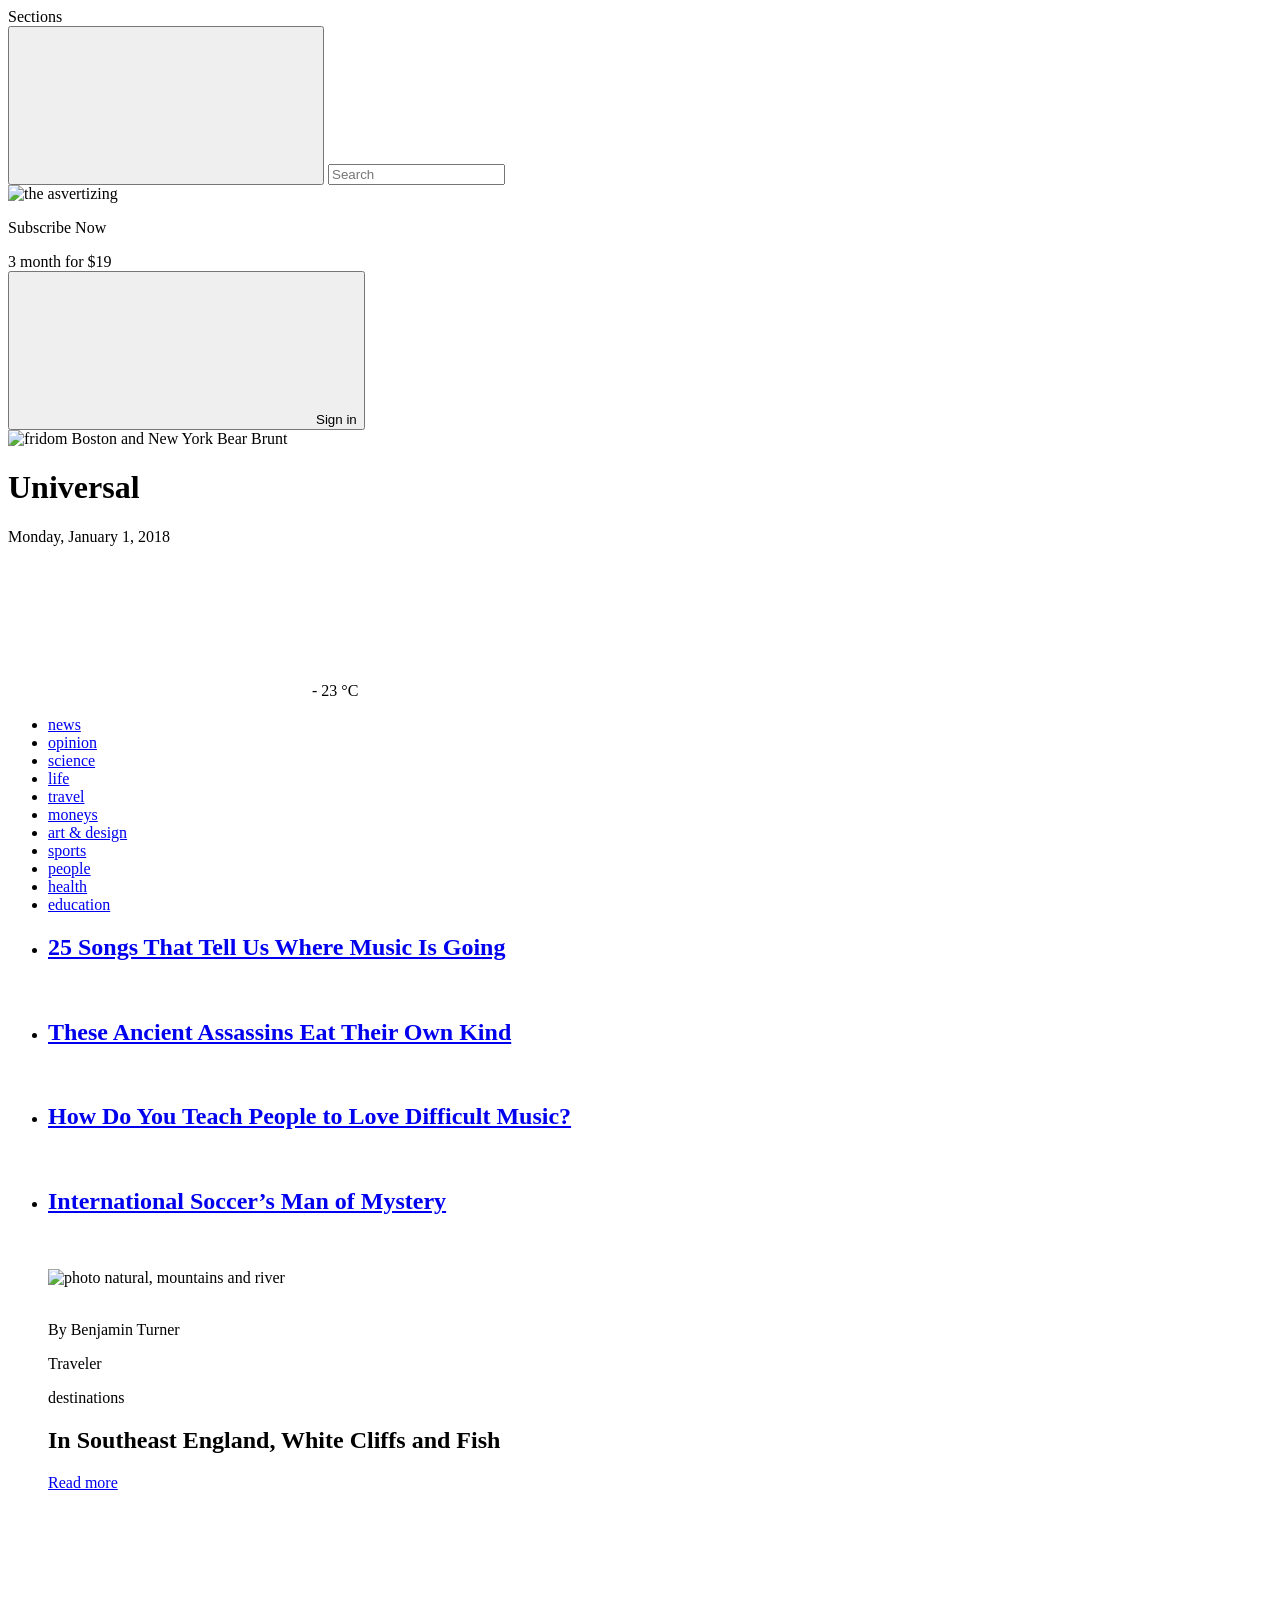
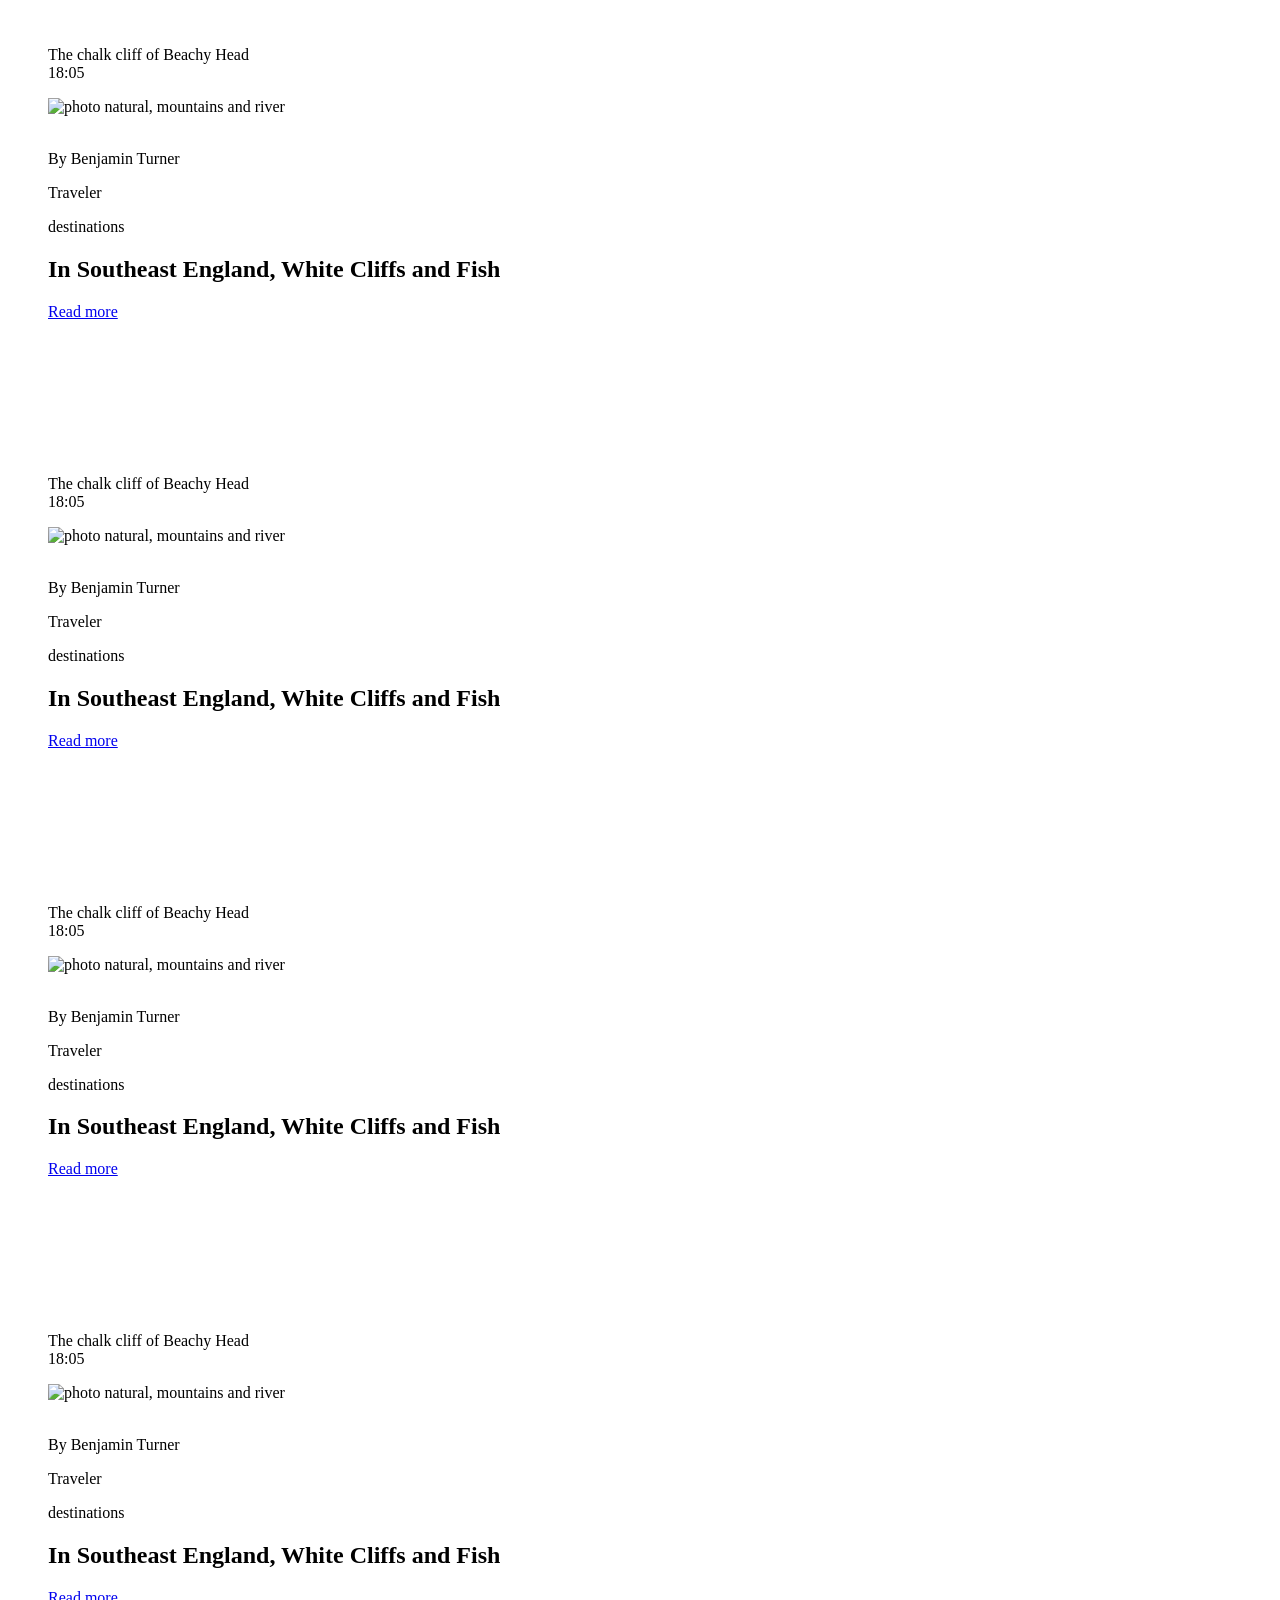
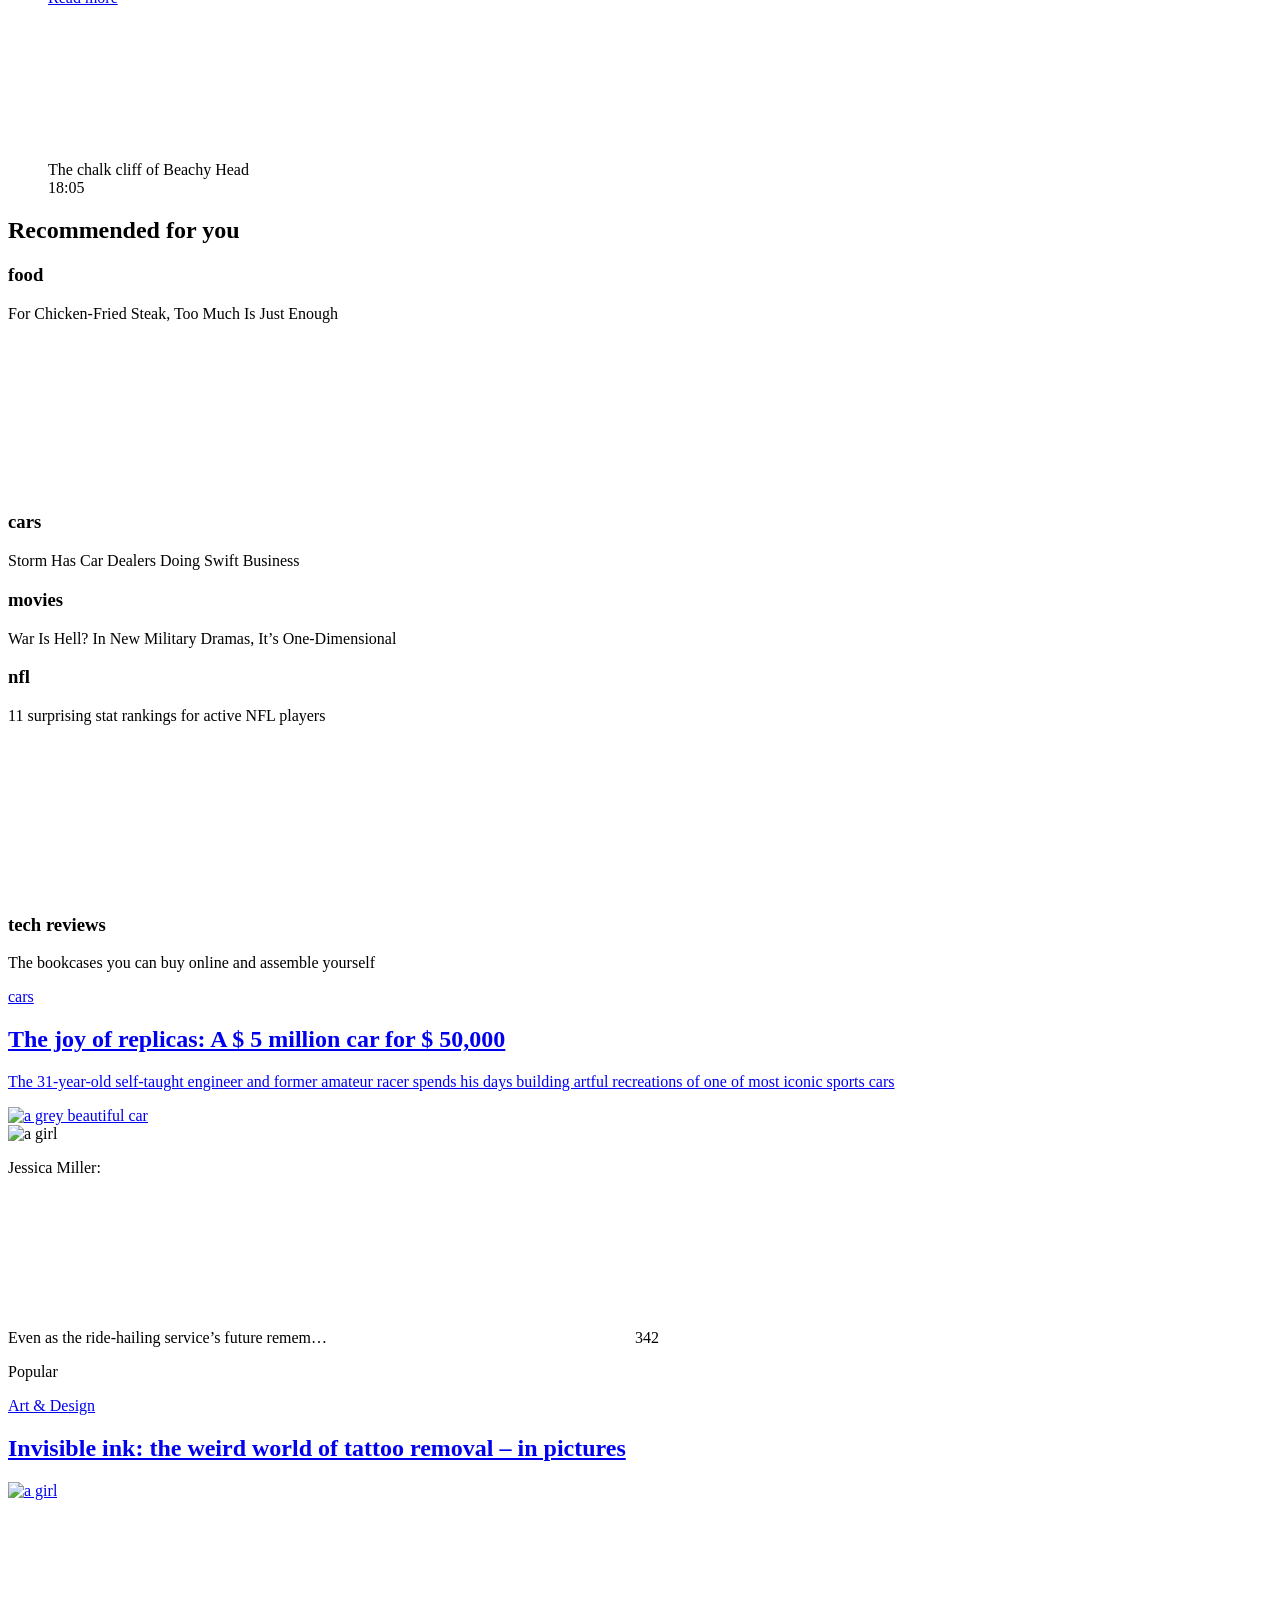
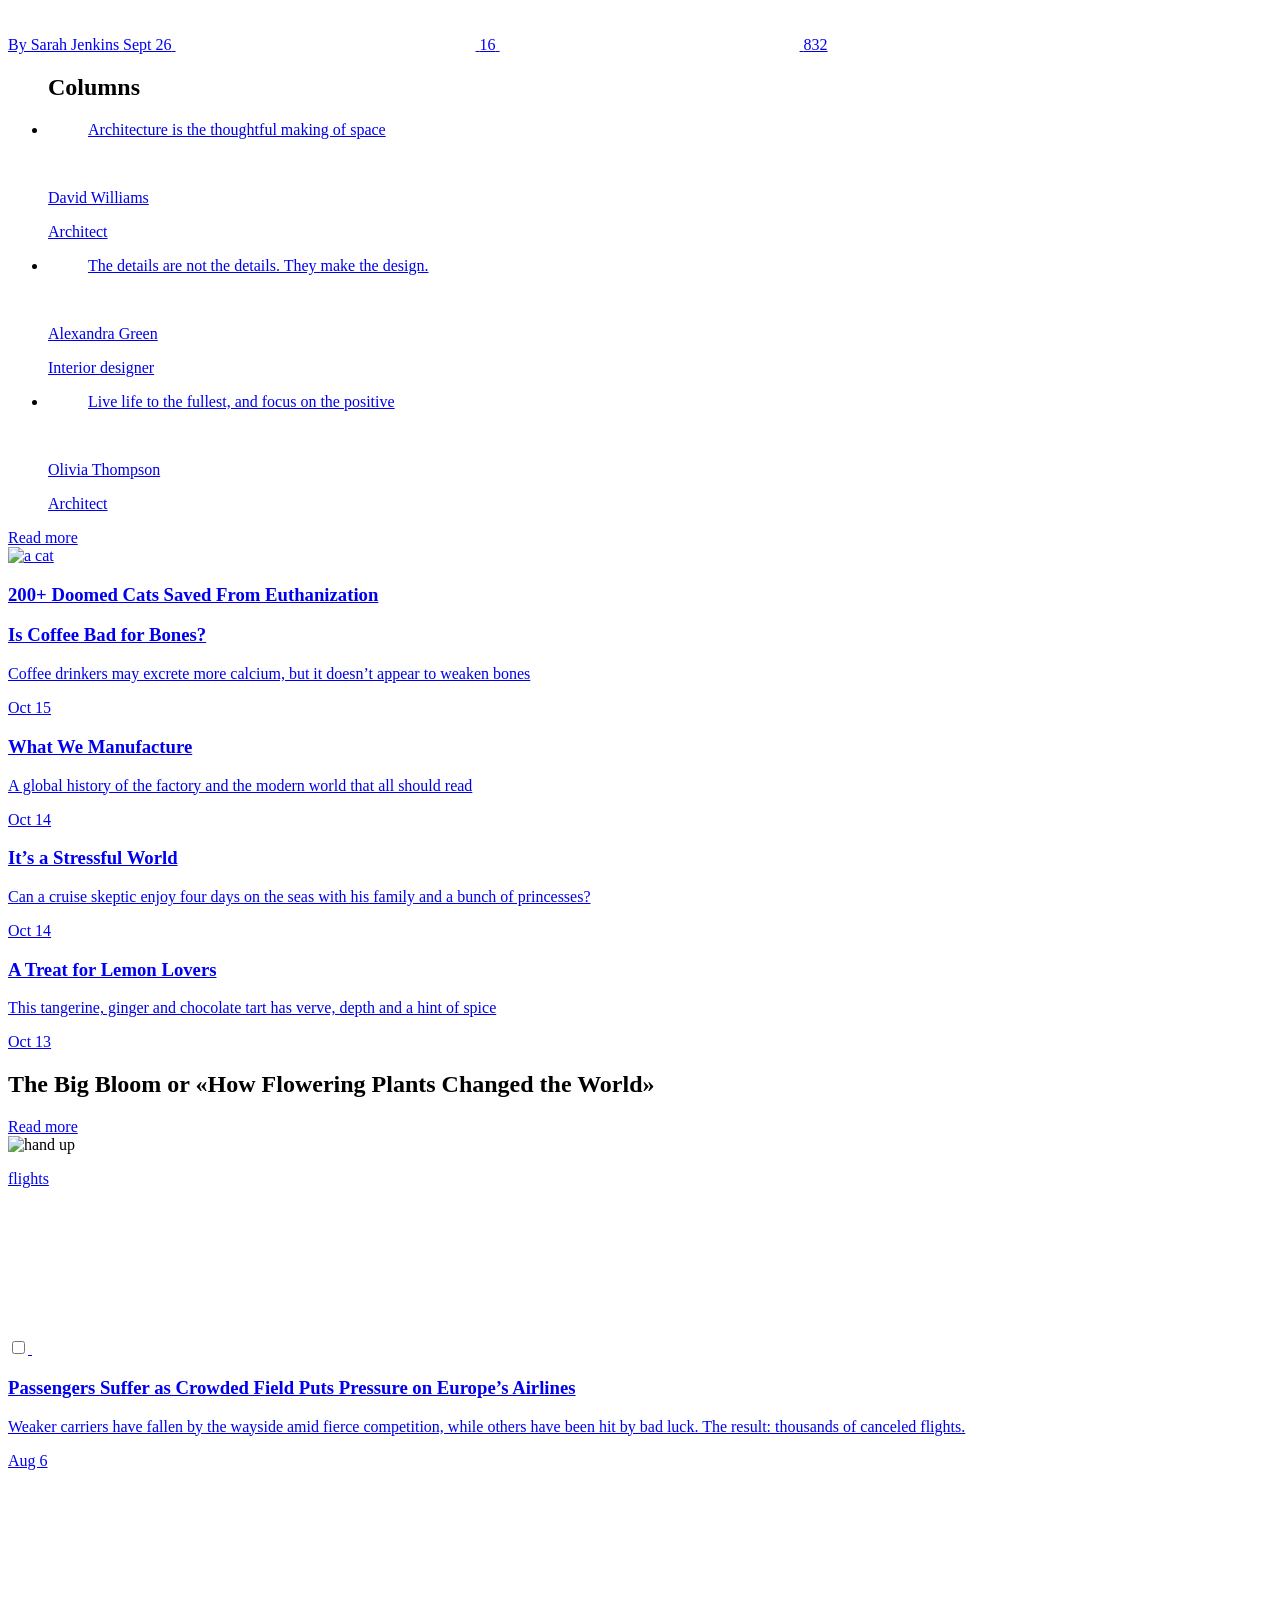
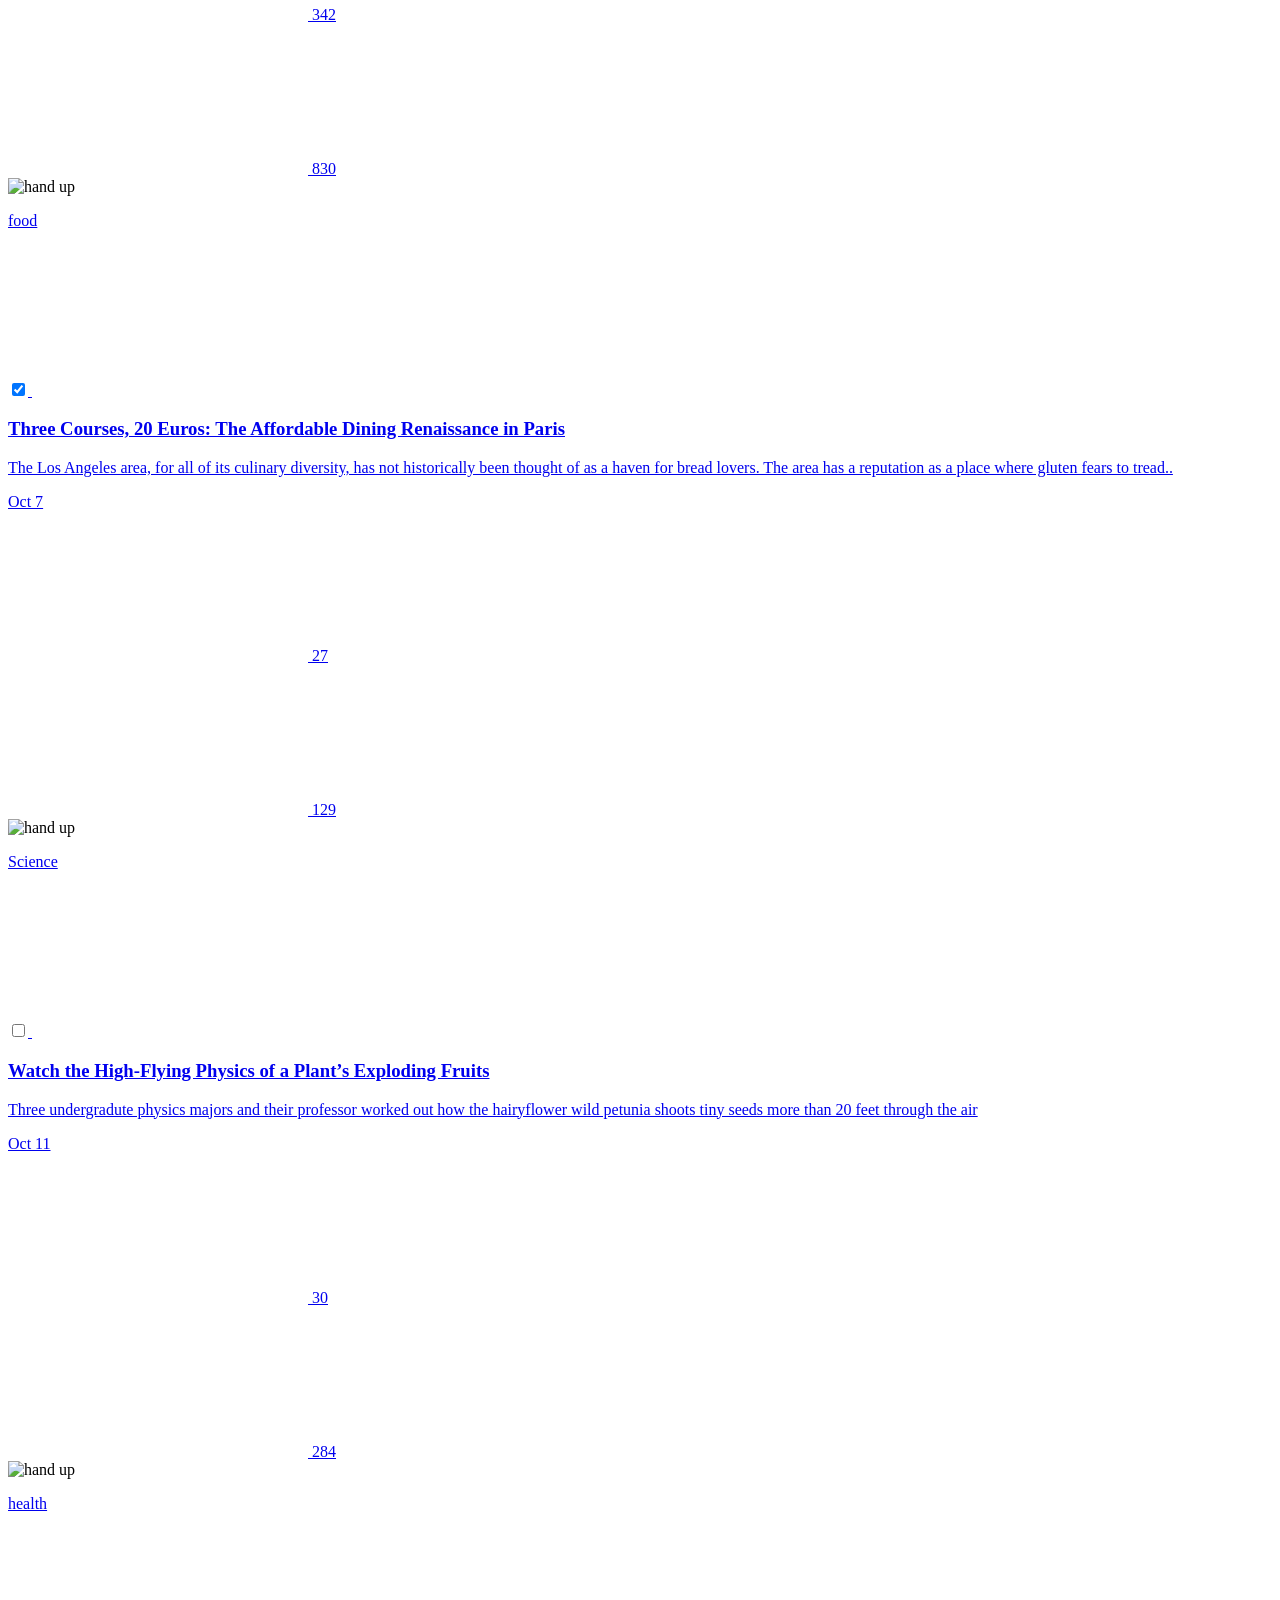
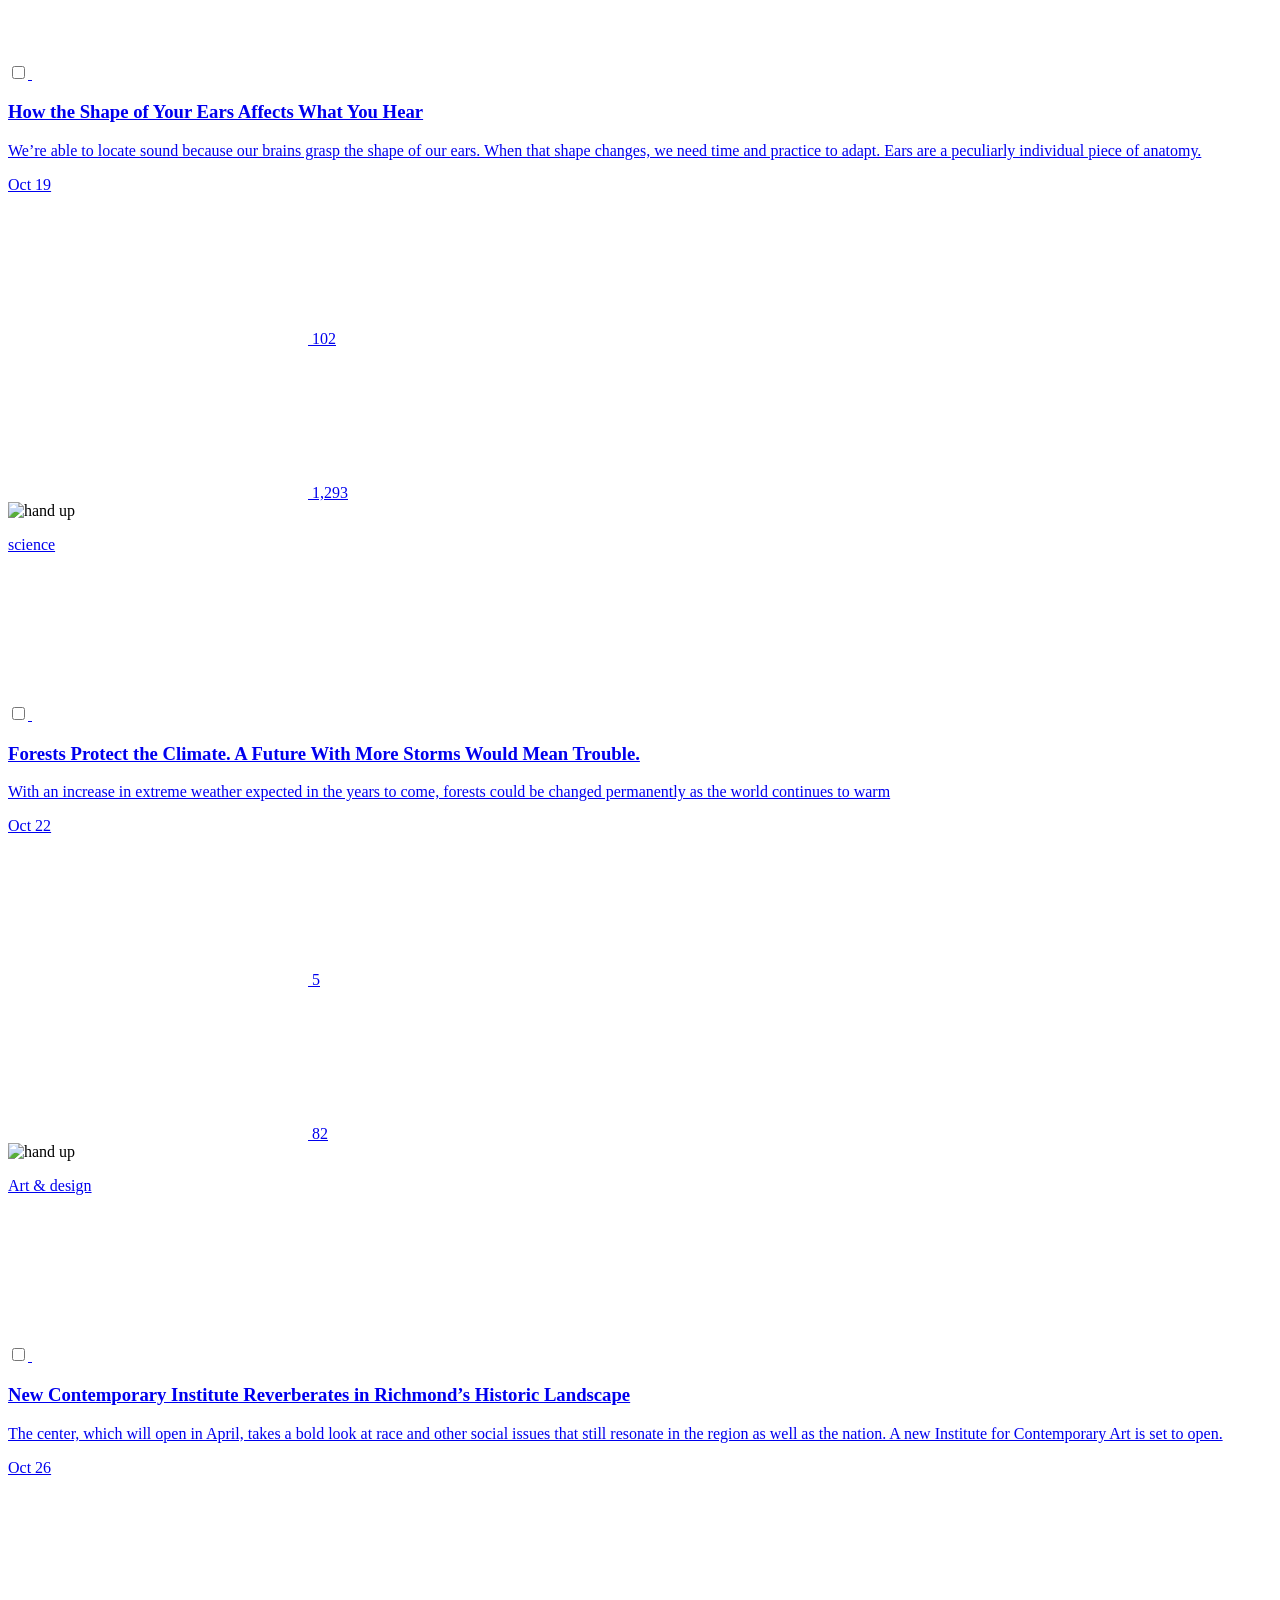
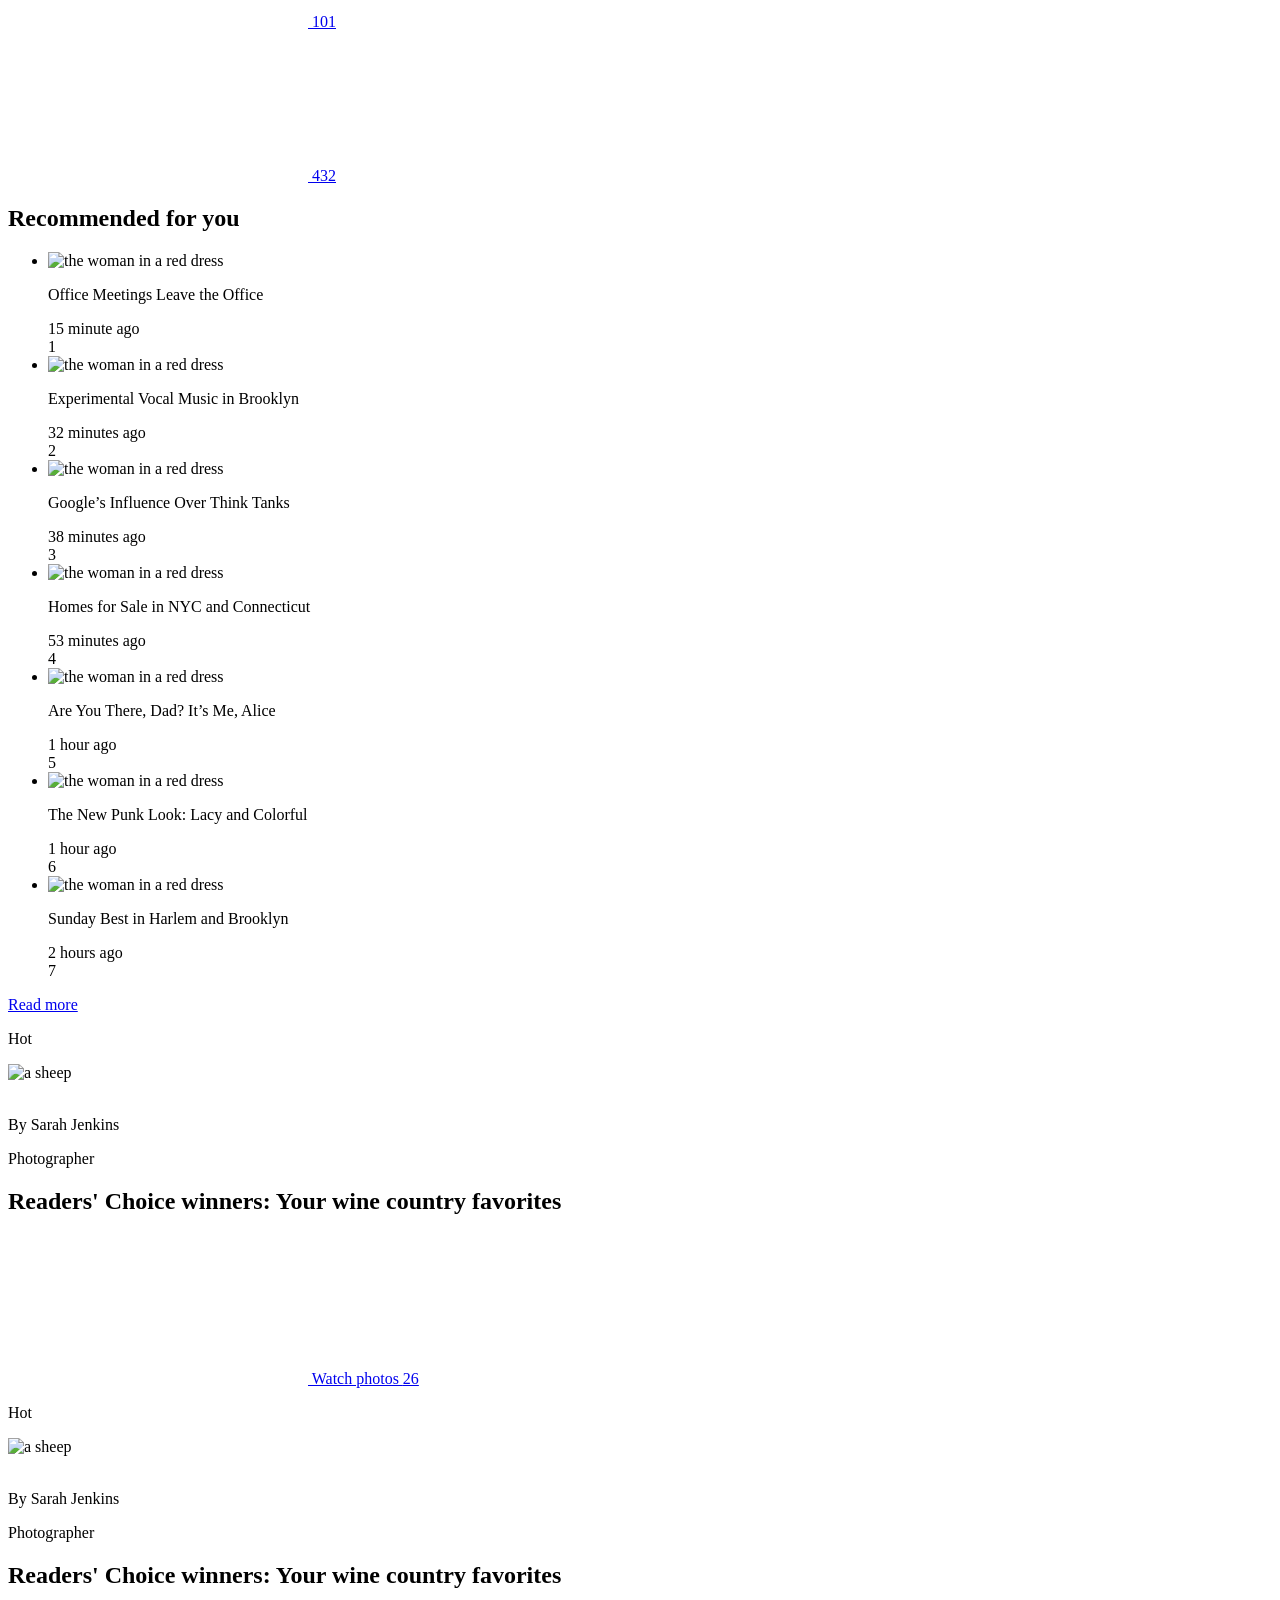
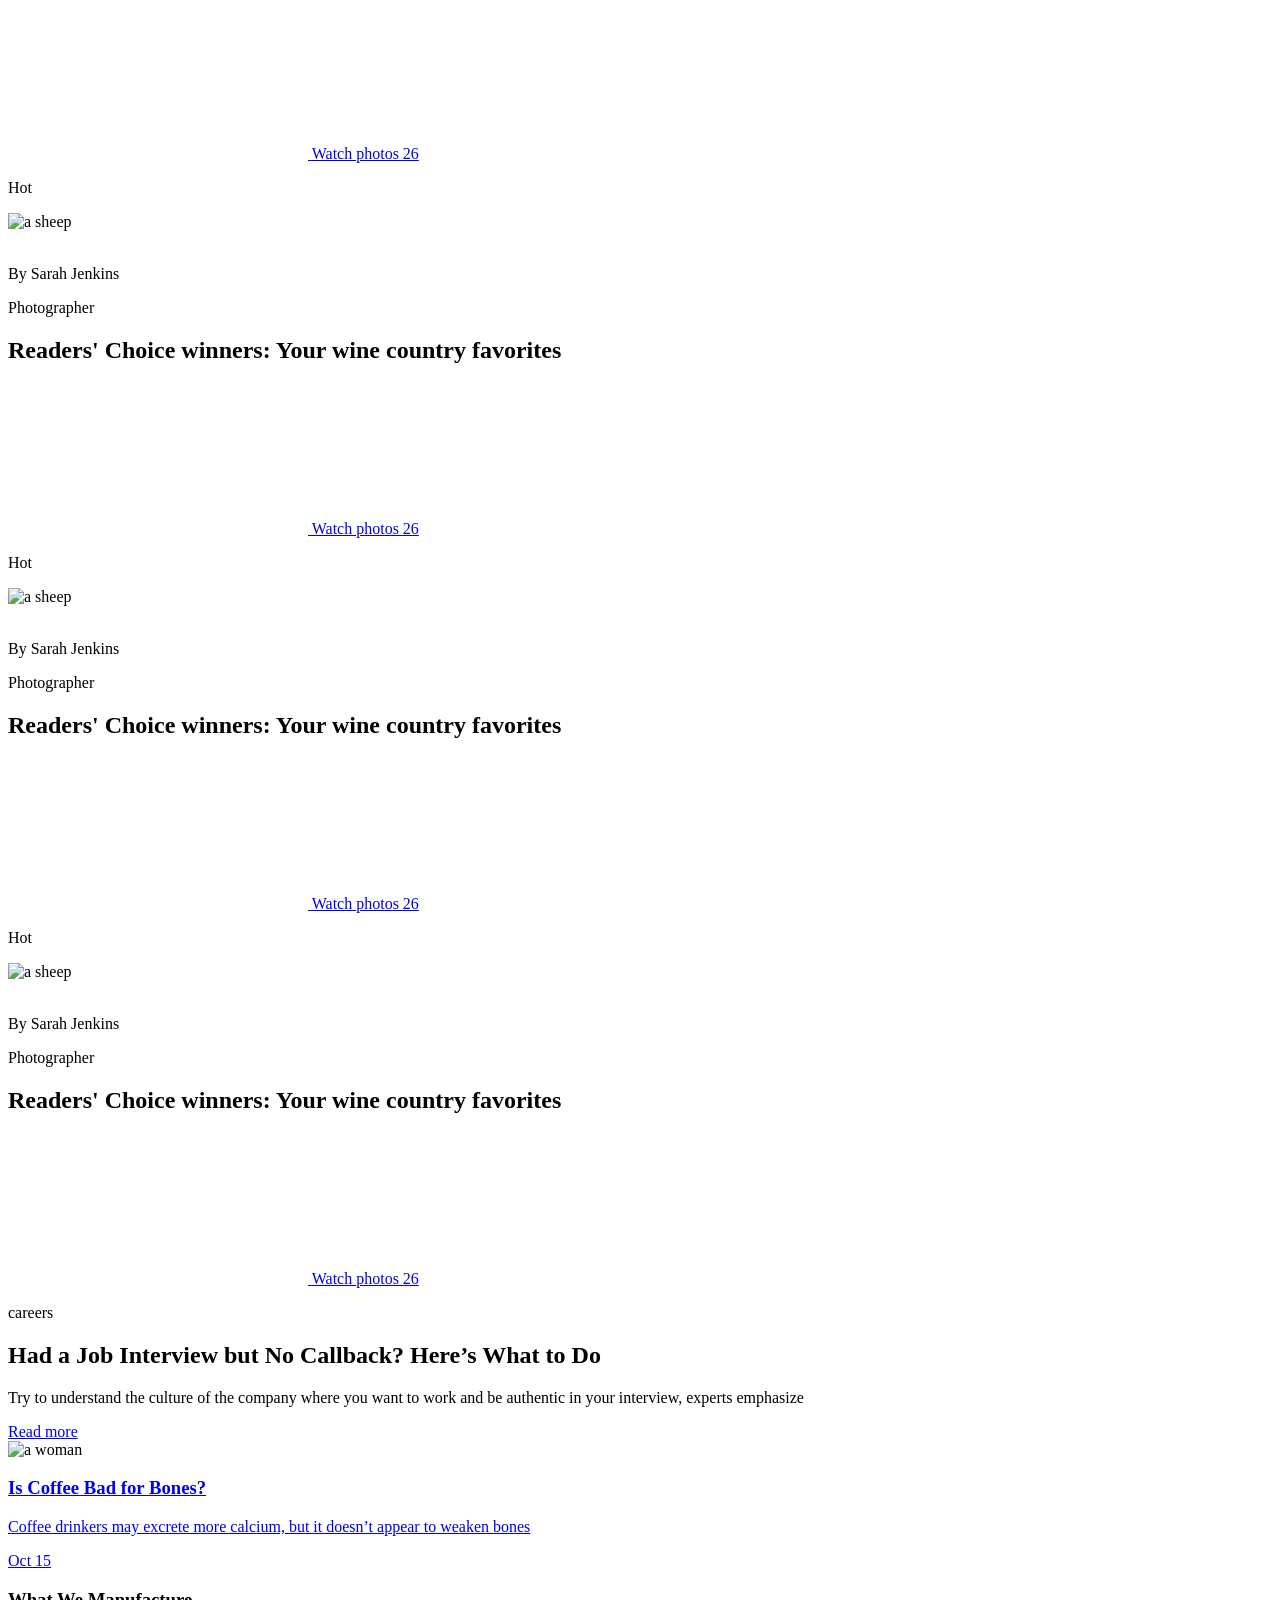
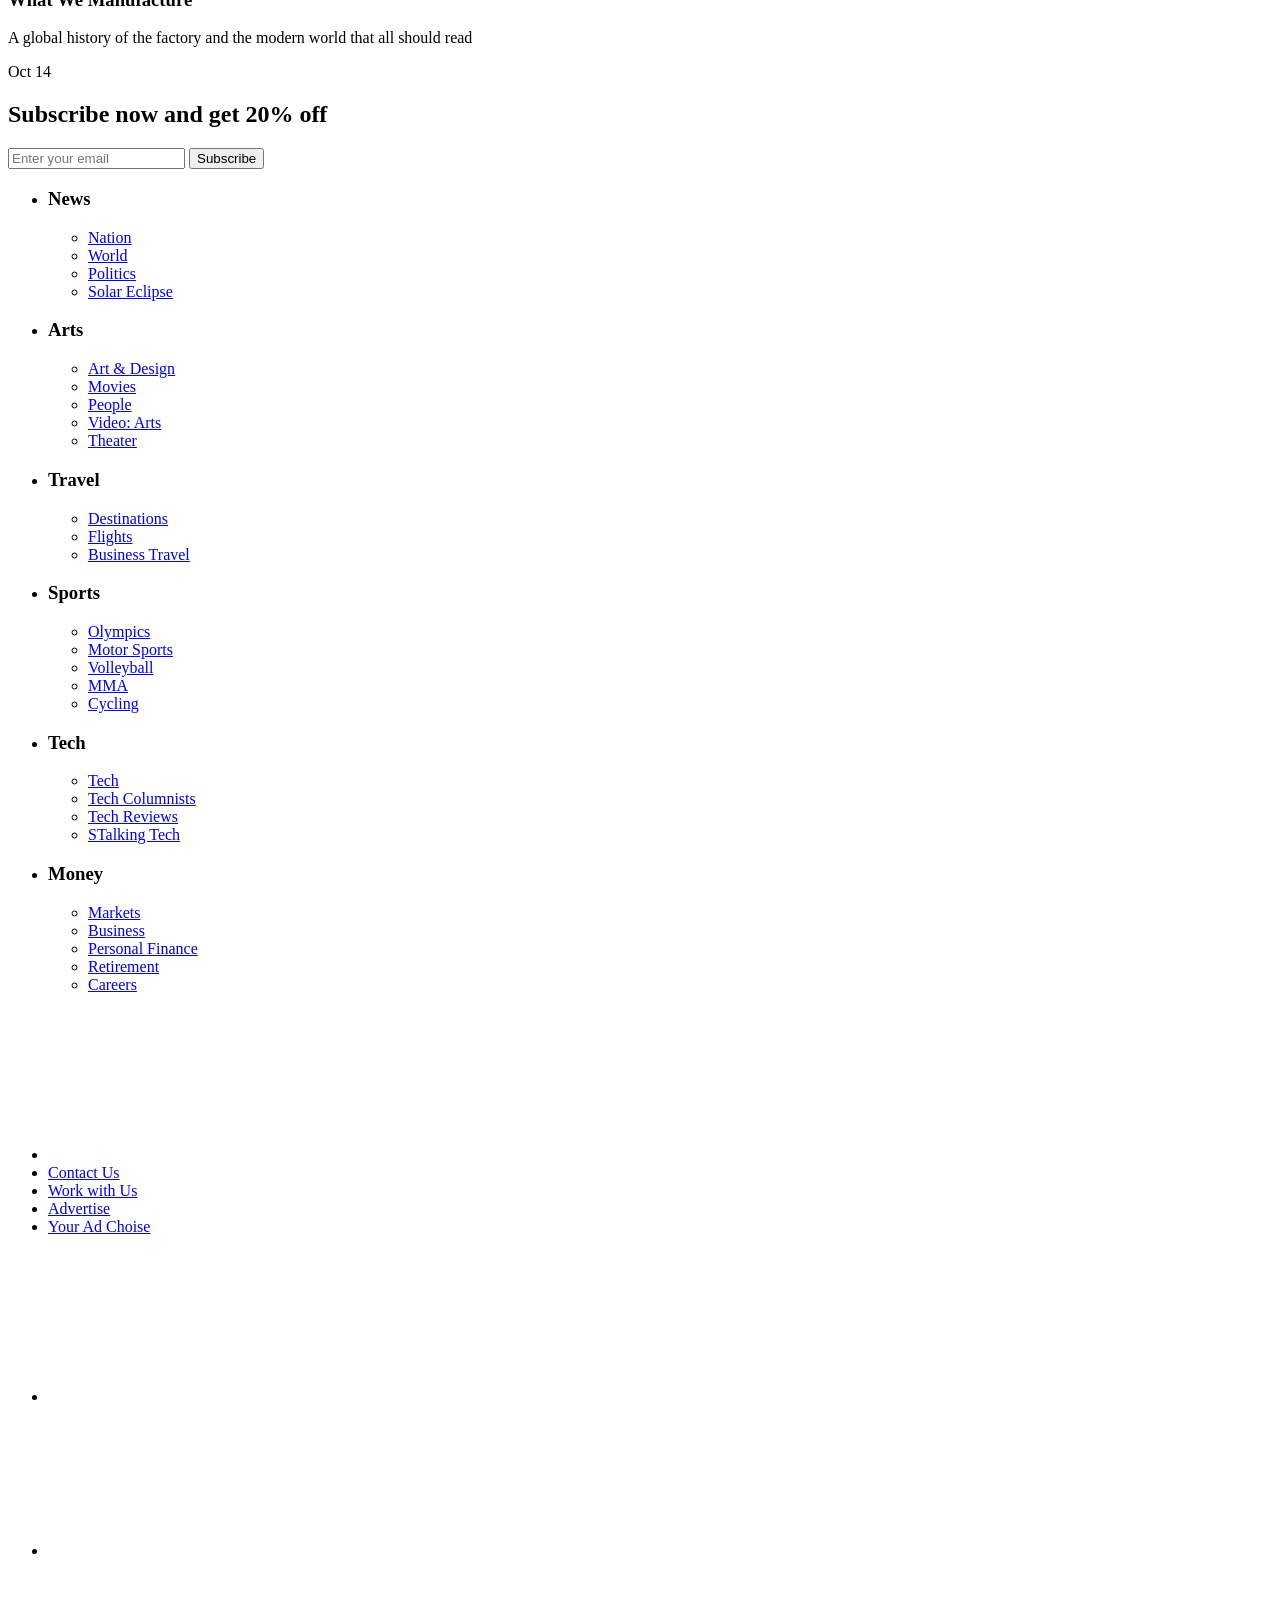
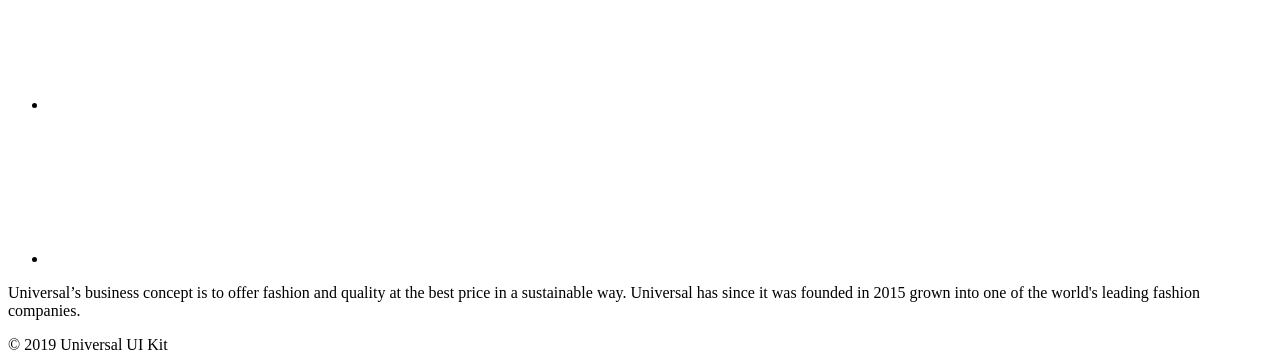
==== index.html @ a53fab89 "Add files via upload" ====
<!DOCTYPE html>
<html lang="en">

<head>
  <meta charset="UTF-8">
  <meta http-equiv="X-UA-Compatible" content="IE=edge">
  <meta name="viewport" content="width=device-width, initial-scale=1.0">
  <title>Univers</title>
  <link rel="apple-touch-icon" sizes="180x180" href="img/favicon_io/apple-touch-icon.png">
  <link rel="icon" type="image/png" sizes="32x32" href="img/favicon_io/favicon-32x32.png">
  <link rel="icon" type="image/png" sizes="16x16" href="img/favicon_io/favicon-16x16.png">
  <link rel="manifest" href="img/favicon_io/site.webmanifest">
  <link rel="stylesheet" href="css/style.min.css">
  <script defer src="js/main.min.js"></script>
</head>

<body class="page">
  <div class="wrapper">
    <header class="header">
  <div class="container">
    <header class="header__top top">
      <div class="top__left">
        <div class="burger">
        </div>
        <span>Sections</span>

        <form class="top__form" action="">
          <button class="btn-reset top__form-btn" type="submit">
            <svg class="search">
              <use class="searching" xlink:href="img/spriteStyle.svg#Search">
              </use>
            </svg>

          </button>
          <input class="top__form-input" type="text" placeholder="Search">
        </form>
      </div>
      <div class="top__right">
        <a class="top__right-link flex-space">
          <div class="top__right-box">
            <img src="img/subs.jpg" alt="the asvertizing" class="top__right-img">
          </div>

          <div class="top__right-info">
            <p class="top__right-title">Subscribe Now</p>
            <span>3 month for $19</span>
          </div>
        </a>
        <button class="top__right-btn btn-reset flex-center" type="button">
          <svg class="man">
            <use class="user" xlink:href="img/spriteStyle.svg#Man">
            </use>
          </svg>Sign in</button>
      </div>
    </header>
    <header class="header__bottom bottom">
      <img class="bottom__logo child--one" src="img/logo.png" alt="fridom">
      <span class="child--two">Boston and New York Bear Brunt</span>
      <h1 class="title bottom__title  child--three">Universal</h1>
      <div class="bottom__date child--four">Monday, January 1, 2018</div>
      <div class="bottom__wheader child--five">
        <svg class="sun">
          <use xlink:href="img/sprite.svg#Sun">
          </use>
        </svg>
        - 23 °C
      </div>
    </header>

  </div>
  <nav class="navigation">
  <div class="container">
    <ul class="list-reset header__navigation navigation__list">
      <li class="navigation__item"><a href="#" class="navigation__link">news</a></li>
      <li class="navigation__item"><a href="#" class="navigation__link" target="_blank">opinion</a></li>
      <li class="navigation__item"><a href="#" class="navigation__link">science</a></li>
      <li class="navigation__item"><a href="#" class="navigation__link">life</a></li>
      <li class="navigation__item"><a href="article.html" class="navigation__link">travel</a></li>
      <li class="navigation__item"><a href="#" class="navigation__link">moneys</a></li>
      <li class="navigation__item"><a href="#" class="navigation__link">art & design</a></li>
      <li class="navigation__item"><a href="#" class="navigation__link">sports</a></li>
      <li class="navigation__item"><a href="#" class="navigation__link">people</a></li>
      <li class="navigation__item"><a href="#" class="navigation__link">health</a></li>
      <li class="navigation__item"><a href="#" class="navigation__link">education</a></li>
    </ul>
  </div>
</nav>

</header>
    <main class="main">
      <section class="main-hero">
  <div class="container">
    <ul class="list-reset main-hero__list">
      <li class="main-hero__item ">
        <a href="#" class="main-hero__link">
          <h2 class="main-hero__subtitle title">25 Songs That Tell Us Where Music Is Going</h2>
          <img src="img/1-s.jpg" alt="" class="main-hero__img">
        </a>
      </li>
      <li class="main-hero__item">
        <a href="#" class="main-hero__link">
          <h2 class="main-hero__subtitle title">These Ancient Assassins Eat Their Own Kind</h2>
          <img src="img/2-s.jpg" alt="" class="main-hero__img">
        </a>
      </li>
      <li class="main-hero__item ">
        <a href="#" class="main-hero__link">
          <h2 class="main-hero__subtitle title">How Do You Teach People to Love Difficult Music?</h2>
          <img src="img/3-s.jpg" alt="" class="main-hero__img">
        </a>
      </li>
      <li class="main-hero__item ">
        <a href="#" class="main-hero__link">
          <h2 class="main-hero__subtitle title">International Soccer’s Man of Mystery</h2>
          <img src="img/4-s.jpg" alt="" class="main-hero__img main-hero__img--transform">
        </a>
      </li>
    </ul>

    <div class="recomend">
      <div class="tab-content">
        <div class="tab-content__item active">
          <figure>
            <img class="tab-content__img" src="img/hero-1.jpg" alt="photo natural, mountains and river">
            <figcaption class="tab-content__content">
              <div class="author-block tab-content__author flex">
                <img src="img/hero-avatar.png" alt="" class="tab-content__avatar">
                <div class="author-block__info tab-content__info">
                  <p class="name">By Benjamin Turner</p>
                  <span>Traveler</span>
                </div>
              </div>
              <p class="subtitle subtitle tab-content__text">destinations</p>
              <h2 class="tab-content__title title">In Southeast England, White Cliffs and Fish</h2>
              <div class="tab-content__btns">
                <a href="#" class="btn-reset btn btn--read tab-content__btn">Read more</a>
                <div class="tab-content__video-link video">
                  <a href="https://youtu.be/a78lWX2KUu4" class="video__link" target="_blank">
                    <svg class="video-icon video__icon">
                      <use xlink:href="img/sprite.svg#Video">
                      </use>
                    </svg>
                  </a>
                  <div class="video__text">
                    <span>The chalk cliff of Beachy Head</span>
                    <div class="time">18:05</div>
                  </div>
                </div>
              </div>
            </figcaption>
          </figure>
        </div>
        <div class="tab-content__item">
          <figure>
            <img class="tab-content__img" src="img/tab-2.jpg" alt="photo natural, mountains and river">
            <figcaption class="tab-content__content">
              <div class="author-block tab-content__author">
                <img src="img/hero-avatar.png" alt="" class="tab-content__avatar">
                <div class="author-block__info tab-content__info ">
                  <p class="name">By Benjamin Turner</p>
                  <span>Traveler</span>
                </div>
              </div>
              <p class="subtitle tab-content__text">destinations</p>
              <h2 class="tab-content__title title">In Southeast England, White Cliffs and Fish</h2>
              <div class="tab-content__btns">
                <a href="#" class="btn-reset btn btn--read tab-content__btn">Read more</a>
                <div class="tab-content__video-link video">
                  <a href="https://youtu.be/a78lWX2KUu4" class="video__link" target="_blank">
                    <svg class="video-icon video__icon">
                      <use xlink:href="img/sprite.svg#Video">
                      </use>
                    </svg>
                  </a>
                  <div class="video__text">
                    <span>The chalk cliff of Beachy Head</span>
                    <div class="time">18:05</div>
                  </div>
                </div>
              </div>
            </figcaption>
          </figure>
        </div>
        <div class="tab-content__item">
          <figure>
            <img class="tab-content__img" src="img/tab-3.jpg" alt="photo natural, mountains and river">
            <figcaption class="tab-content__content">
              <div class="author-block tab-content__author ">
                <img src="img/hero-avatar.png" alt="" class="tab-content__avatar">
                <div class="author-block__info tab-content__info ">
                  <p class="name">By Benjamin Turner</p>
                  <span>Traveler</span>
                </div>
              </div>
              <p class="subtitle tab-content__text">destinations</p>
              <h2 class="tab-content__title title">In Southeast England, White Cliffs and Fish</h2>
              <div class="tab-content__btns">
                <a href="#" class="btn-reset btn btn--read tab-content__btn">Read more</a>
                <div class="tab-content__video-link video">
                  <a href="https://youtu.be/a78lWX2KUu4" class="video__link" target="_blank">
                    <svg class="video-icon video__icon">
                      <use xlink:href="img/sprite.svg#Video">
                      </use>
                    </svg>
                  </a>
                  <div class="video__text">
                    <span>The chalk cliff of Beachy Head</span>
                    <div class="time">18:05</div>
                  </div>
                </div>
              </div>
            </figcaption>
          </figure>
        </div>
        <div class="tab-content__item">
          <figure>
            <img class="tab-content__img" src="img/tab-4.jpg" alt="photo natural, mountains and river">
            <figcaption class="tab-content__content">
              <div class="author-block tab-content__author">
                <img src="img/hero-avatar.png" alt="" class="tab-content__avatar">
                <div class="author-block__info tab-content__info ">
                  <p class="name">By Benjamin Turner</p>
                  <span>Traveler</span>
                </div>
              </div>
              <p class="subtitle tab-content__text">destinations</p>
              <h2 class="tab-content__title title">In Southeast England, White Cliffs and Fish</h2>
              <div class="tab-content__btns">
                <a href="#" class="btn-reset btn btn--read tab-content__btn">Read more</a>
                <div class="tab-content__video-link video">
                  <a href="https://youtu.be/a78lWX2KUu4" class="video__link" target="_blank">
                    <svg class="video-icon video__icon">
                      <use xlink:href="img/sprite.svg#Video">
                      </use>
                    </svg>
                  </a>
                  <div class="video__text">
                    <span>The chalk cliff of Beachy Head</span>
                    <div class="time">18:05</div>
                  </div>
                </div>
              </div>
            </figcaption>
          </figure>
        </div>
        <div class="tab-content__item">
          <figure>
            <img class="tab-content__img" src="img/tab-5.jpg" alt="photo natural, mountains and river">
            <figcaption class="tab-content__content">
              <div class="author-block tab-content__author">
                <img src="img/hero-avatar.png" alt="" class="tab-content__avatar">
                <div class="author-block__info tab-content__info">
                  <p class="name">By Benjamin Turner</p>
                  <span>Traveler</span>
                </div>
              </div>
              <p class="subtitle tab-content__text">destinations</p>
              <h2 class="tab-content__title title">In Southeast England, White Cliffs and Fish</h2>
              <div class="tab-content__btns">
                <a href="#" class="btn-reset btn btn--read tab-content__btn">Read more</a>
                <div class="tab-content__video-link video">
                  <a href="https://youtu.be/a78lWX2KUu4" class="video__link" target="_blank">
                    <svg class="video-icon video__icon">
                      <use xlink:href="img/sprite.svg#Video">
                      </use>
                    </svg>
                  </a>
                  <div class="video__text">
                    <span>The chalk cliff of Beachy Head</span>
                    <div class="time">18:05</div>
                  </div>
                </div>
              </div>
            </figcaption>
          </figure>
        </div>
      </div>

      <div class="recomend__tabs tabs">
        <h2 class="aside-title tabs__title">Recommended for you</h2>
        <div class="tabs__tab active">
          <h3 class="subtitle tabs__tab-title tabs__tab-title--bluegreen">food</h3>
          <p class="tabs__tab-text">For Chicken-Fried Steak, Too Much Is Just Enough</p>
          <a href="#" class="tabs__tab-link">
            <svg class="play">
              <use xlink:href="img/sprite.svg#Play">
              </use>
            </svg>
          </a>
        </div>
        <div class="tabs__tab">
          <h3 class="subtitle tabs__tab-title tabs__tab-title--greyblue">cars</h3>
          <p class="tabs__tab-text">Storm Has Car Dealers Doing Swift Business</p>
        </div>
        <div class="tabs__tab">
          <h3 class="subtitle tabs__tab-title tabs__tab-title--purple">movies</h3>
          <p class="tabs__tab-text">War Is Hell? In New Military Dramas, It’s One-Dimensional</p>
        </div>
        <div class="tabs__tab">
          <h3 class="subtitle tabs__tab-title tabs__tab-title--orange">nfl</h3>
          <p class="tabs__tab-text">11 surprising stat rankings for active NFL players</p>
          <a href="#" class="tabs__tab-link">
            <svg class="play">
              <use xlink:href="img/sprite.svg#Play">
              </use>
            </svg>
          </a>
        </div>
        <div class="tabs__tab">
          <h3 class="subtitle tabs__tab-title tabs__tab-title--green">tech reviews</h3>
          <p class="tabs__tab-text">The bookcases you can buy online and assemble yourself</p>
        </div>
      </div>

    </div>

  </div>
</section>
      <section class="popular">
  <div class="container">
    <div class="popular__content">
      <div class="popular__main">
        <article class="popular__main-card popular-card">
          <a class="popular__main-link" href="#">
            <div class="popular-card__top flex">
              <div class="popular-card__content popular-card__content--big">
                <p class="subtitle popular-card__subtitle">cars</p>
                <h2 class="title popular-card__title">The joy of replicas: A $ 5 million car for $ 50,000</h2>
                <p class="popular-card__text">
                  The 31-year-old self-taught engineer and former amateur racer spends his days building artful
                  recreations
                  of one of most iconic sports cars
                </p>
              </div>
              <img class="popular-card__img" src="img/auto.png" alt="a grey beautiful car">
            </div>
          </a>
          <div class="author-block popular-card__author popular-card__author--line">
            <img src="img/author-1.png" alt="a girl">
            <div class="author-block__info popular-card__author-info">
              <p class="popular-card__author-name popular-card__author-name--dark">Jessica Miller:</p>
              <span class="popular-card__author--span">Even as the ride-hailing service’s future remem…</span>
              <svg class="comment">
                <use xlink:href="img/sprite.svg#Comment">
                </use>
              </svg>
              <span class="popular-card__author--light">342</span>
            </div>

          </div>
        </article>
        <div class="popular__main-card popular-card">
          <p class="popular-card__accent">Popular</p>
          <a class="popular__main-link" href="#">
            <div class="popular-card__content popular-card__content--bottom">
              <p class="popular-card__subtitle popular-card__subtitle--purple">Art & Design</p>
              <h2 class="title popular-card__title popular-card__title--invert">Invisible ink: the weird world of tattoo
                removal
                – in pictures</h2>
              <div class="author-block popular-card__author">
                <img src="img/author-2.png" alt="a girl">
                <div class="popular-card__author-info">
                  <span class="popular-card__author-name popular-card__author-name--white">By Sarah Jenkins</span>
                  <span class="data">Sept 26</span>
                  <svg class="comment">
                    <use xlink:href="img/sprite.svg#Comment">
                    </use>
                  </svg>
                  <span class="data">16</span>
                  <svg class="heart">
                    <use xlink:href="img/sprite.svg#Heart">
                    </use>
                  </svg>

                  <span class="data">832</span>
                </div>

              </div>
            </div>
          </a>
        </div>

        <div class="popular__main-card popular-card">
          <ul class="list-reset  popular-card--aside popular__aside">
            <h2 class="aside-title popular__aside-title">Columns</h2>
            <li class="popular__aside-item">
              <div class="popular__aside-content popular__aside-content--line">
                <a href="#" class="popular__aside-link">
                  <blockquote class="title popular__aside-qout">
                    Architecture is the thoughtful making of space
                  </blockquote>
                  <div class="author-block">
                    <img src="img/qout-1.png" alt="">
                    <div class="author-block__info qout-info">
                      <p class="name qout-info__name">David Williams</p>
                      <span class="qout-info__span">Architect</span>
                    </div>
                  </div>
                </a>
              </div>
            </li>
            <li class="popular__aside-item">
              <div class="popular__aside-content popular__aside-content--line">
                <a href="#" class="popular__aside-link">
                  <blockquote class="title popular__aside-qout">
                    The details are not the details. They make the design.
                  </blockquote>
                  <div class="author-block">
                    <img src="img/qout-2.png" alt="">
                    <div class="author-block__info qout-info">
                      <p class="name qout-info__name">Alexandra Green</p>
                      <span class="qout-info__span">Interior designer</span>
                    </div>
                  </div>
                </a>
              </div>
            </li>
            <li class="popular__aside-item">
              <div class="popular__aside-content">
                <a href="#" class="popular__aside-link">
                  <blockquote class="title popular__aside-qout">
                    Live life to the fullest, and focus on the positive
                  </blockquote>
                  <div class="author-block">
                    <img src="img/qout-3.png" alt="">
                    <div class="author-block__info qout-info">
                      <p class="name qout-info__name">Olivia Thompson</p>
                      <span class="qout-info__span">Architect</span>
                    </div>
                  </div>
                </a>
              </div>
            </li>
          </ul>
          <a href="#" class="btn-reset popular__aside-link--btn btn--qout">Read more</a>
        </div>

        <article class="popular__main-card popular-card popular-card--image">
          <a class="popular__main-link" href="#">
            <img class="popular-card__image" src="img/art-2.jpg" alt="a cat">
            <h3 class="title popular-card__item-title popular-card__item-title--center">200+ Doomed Cats Saved From
              Euthanization</h3>
          </a>
        </article>
        <article class="popular__main-card popular-card popular-card--small-content">
          <a class="popular__main-link" href="#">
            <h3 class="title popular-card__item-title">Is Coffee Bad for Bones?</h3>
            <p class="popular-card__text popular-card__text--margin">Coffee drinkers may excrete more calcium, but it
              doesn’t appear to weaken bones
            </p>
            <span class="date">Oct 15</span>
          </a>
        </article>
        <article class="popular__main-card popular-card popular-card--small-content">
          <a class="popular__main-link" href="#">
            <h3 class="title popular-card__item-title">What We Manufacture</h3>
            <p class="popular-card__text popular-card__text--margin">A global history of the factory and the modern
              world
              that all should read</p>
            <span class="date">Oct 14</span>
          </a>
        </article>
        <article class="popular__main-card popular-card popular-card--small-content">
          <a class="popular__main-link" href="#">
            <h3 class="title popular-card__item-title">It’s a Stressful World</h3>
            <p class="popular-card__text popular-card__text--margin">Can a cruise skeptic enjoy four days on the seas
              with
              his family and a bunch of
              princesses?</p>
            <span class="date">Oct 14</span>
          </a>
        </article>
        <article class="popular__main-card popular-card popular-card--small-content">
          <a class="popular__main-link" href="#">
            <h3 class="title popular-card__item-title">A Treat for Lemon Lovers</h3>
            <p class="popular-card__text popular-card__text--margin">This tangerine, ginger and chocolate tart has
              verve,
              depth and a hint of spice
            </p>
            <span class="date">Oct 13</span>
          </a>
        </article>

      </div>

    </div>
  </div>
  <div class="main-news">
    <h2 class="title main-news__title">The Big Bloom or «How Flowering
      Plants Changed the World»</h2>
    <a href="#" class="btn-reset btn btn--read">Read more</a>
  </div>
</section>
      <section class="notes">
  <div class="container notes-flex">
    <div class="big-block">
      <div class="big-block__card card flex">

        <div class="card__block-img">
          <img src="img/des1.jpg" alt="hand up" class="card__img">
        </div>

        <a class="card__content" href="#">
          <p class="subtitle card__subtitle card__subtitle--blue">flights</p>
          <label for="card__input-check" class=" card__label">
            <input class="hidden-checkbox card__input" id="card__input-check" type="checkbox">
            <svg class="bookmark">
              <use slass="mark" xlink:href="img/spriteStyle.svg#Bookmark">
              </use>
            </svg>
          </label>
          <h3 class="title card__title">Passengers Suffer as Crowded Field Puts Pressure on Europe’s Airlines</h3>
          <p class="card__text">Weaker carriers have fallen by the wayside amid fierce competition, while others have
            been hit by bad luck. The result: thousands of canceled flights.</p>
          <div class="info info--note">
            <span class="date">Aug 6</span>
            <div class="info__item">
              <svg class="comment">
                <use xlink:href="img/sprite.svg#Comment">
                </use>
              </svg>
              <span class="date">342</span>
            </div>
            <div class="info__item">
              <svg class="heart">
                <use xlink:href="img/sprite.svg#Heart">
                </use>
              </svg>
              <span class="date">830</span>
            </div>
          </div>
        </a>

      </div>
      <div class="big-block__card card flex">
        <div class="card__block-img">
          <img src="img/desc-2.jpg" alt="hand up" class="card__img">
        </div>
        <a class="card__content" href="#">
          <p class="subtitle card__subtitle card__subtitle--bluegreen">food</p>
          <label for="card__input-check-2" class=" card__label">
            <input class="hidden-checkbox card__input" id="card__input-check-2" type="checkbox" checked>
            <svg class="bookmark">
              <use slass="mark" xlink:href="img/spriteStyle.svg#Bookmark">
              </use>
            </svg>
          </label>
          <h3 class="title card__title">Three Courses, 20 Euros: The Affordable Dining Renaissance in Paris</h3>
          <p class="card__text">The Los Angeles area, for all of its culinary diversity, has not historically been
            thought of as a haven for bread lovers. The area has a reputation as a place where gluten fears to tread..
          </p>
          <div class="info info--note">
            <span class="date">Oct 7</span>
            <div class="info__item">
              <svg class="comment">
                <use xlink:href="img/sprite.svg#Comment">
                </use>
              </svg>
              <span class="date">27</span>
            </div>
            <div class="info__item">
              <svg class="heart">
                <use xlink:href="img/sprite.svg#Heart">
                </use>
              </svg>
              <span class="date">129</span>
            </div>
          </div>
        </a>
      </div>
      <div class="big-block__card card flex">
        <div class="card__block-img">
          <img src="img/desc-3.jpg" alt="hand up" class="card__img">
        </div>
        <a class="card__content" href="#">
          <p class="subtitle card__subtitle card__subtitle--red">Science</p>
          <label for="card__input-check-3" class=" card__label">
            <input class="hidden-checkbox card__input" id="card__input-check-3" type="checkbox">
            <svg class="bookmark">
              <use slass="mark" xlink:href="img/spriteStyle.svg#Bookmark">
              </use>
            </svg>
          </label>
          <h3 class="title card__title">Watch the High-Flying Physics of a Plant’s Exploding Fruits</h3>
          <p class="card__text">Three undergradute physics majors and their professor worked out how the hairyflower
            wild petunia shoots tiny seeds more than 20 feet through the air</p>
          <div class="info info--note">
            <span class="date">Oct 11</span>
            <div class="info__item">
              <svg class="comment">
                <use xlink:href="img/sprite.svg#Comment">
                </use>
              </svg>
              <span class="date">30</span>
            </div>
            <div class="info__item">
              <svg class="heart">
                <use xlink:href="img/sprite.svg#Heart">
                </use>
              </svg>
              <span class="date">284</span>
            </div>
          </div>
        </a>
      </div>
      <div class="big-block__card card flex">
        <div class="card__block-img">
          <img src="img/desc-4.jpg" alt="hand up" class="card__img">
        </div>
        <a class="card__content" href="#">
          <p class="subtitle card__subtitle card__subtitle--bluegreen">health</p>
          <label for="card__input-check-4" class=" card__label">
            <input class="hidden-checkbox card__input" id="card__input-check-4" type="checkbox">
            <svg class="bookmark">
              <use slass="mark" xlink:href="img/spriteStyle.svg#Bookmark">
              </use>
            </svg>
          </label>
          <h3 class="title card__title">How the Shape of Your Ears Affects What You Hear</h3>
          <p class="card__text">We’re able to locate sound because our brains grasp the shape of our ears. When that
            shape changes, we need time and practice to adapt. Ears are a peculiarly individual piece of anatomy.</p>
          <div class="info info--note">
            <span class="date">Oct 19</span>
            <div class="info__item">
              <svg class="comment">
                <use xlink:href="img/sprite.svg#Comment">
                </use>
              </svg>
              <span class="date">102</span>
            </div>
            <div class="info__item">
              <svg class="heart">
                <use xlink:href="img/sprite.svg#Heart">
                </use>
              </svg>
              <span class="date">1,293</span>
            </div>
          </div>
        </a>
      </div>
      <div class="big-block__card card flex">
        <div class="card__block-img">
          <img src="img/desc-5.jpg" alt="hand up" class="card__img">
        </div>
        <a class="card__content" href="#">
          <p class="subtitle card__subtitle card__subtitle--red">science</p>
          <label for="card__input-check-5" class=" card__label">
            <input class="hidden-checkbox card__input" id="card__input-check-5" type="checkbox">
            <svg class="bookmark">
              <use slass="mark" xlink:href="img/spriteStyle.svg#Bookmark">
              </use>
            </svg>
          </label>
          <h3 class="title card__title">Forests Protect the Climate. A Future With More Storms Would Mean Trouble.</h3>
          <p class="card__text">With an increase in extreme weather expected in the years to come, forests could be
            changed permanently as the world continues to warm</p>
          <div class="info info--note">
            <span class="date">Oct 22</span>
            <div class="info__item">
              <svg class="comment">
                <use xlink:href="img/sprite.svg#Comment">
                </use>
              </svg>
              <span class="date">5</span>
            </div>
            <div class="info__item">
              <svg class="heart">
                <use xlink:href="img/sprite.svg#Heart">
                </use>
              </svg>
              <span class="date">82</span>
            </div>
          </div>
        </a>
      </div>
      <div class="big-block__card card flex">
        <div class="card__block-img">
          <img src="img/desc-6.jpg" alt="hand up" class="card__img">
        </div>
        <a class="card__content" href="#">
          <p class="subtitle card__subtitle card__subtitle--purple">Art & design</p>
          <label for="card__input-check-6" class=" card__label">
            <input class="hidden-checkbox card__input" id="card__input-check-6" type="checkbox">
            <svg class="bookmark">
              <use slass="mark" xlink:href="img/spriteStyle.svg#Bookmark">
              </use>
            </svg>
          </label>
          <h3 class="title card__title">New Contemporary Institute Reverberates in Richmond’s Historic Landscape</h3>
          <p class="card__text">The center, which will open in April, takes a bold look at race and other social issues
            that still resonate in the region as well as the nation. A new Institute for Contemporary Art is set to
            open.</p>
          <div class="info info--note">
            <span class="date">Oct 26</span>
            <div class="info__item">
              <svg class="comment">
                <use xlink:href="img/sprite.svg#Comment">
                </use>
              </svg>
              <span class="date">101</span>
            </div>
            <div class="info__item">
              <svg class="heart">
                <use xlink:href="img/sprite.svg#Heart">
                </use>
              </svg>
              <span class="date">432</span>
            </div>
          </div>
        </a>
      </div>
    </div>
    <div class="aside-block">
      <h2 class="aside-title aside__title">Recommended for you</h2>
      <ul class="list-reset aside">
        <li class="aside__item aside__item--line flex">
          <img src="img/rec-1.jpg" alt="the woman in a red dress" class="asid
          e__item-img">
          <div class="aside__item-info">
            <p class="aside__item-text">Office Meetings Leave the Office</p>
            <span class="date">15 minute ago</span>
          </div>
          <span class="number">1</span>
        </li>
        <li class="aside__item aside__item--line flex">
          <img src="img/rec-2.jpg" alt="the woman in a red dress" class="aside__item-img">
          <div class="aside__item-info">
            <p class="aside__item-text">Experimental Vocal Music in Brooklyn</p>
            <span class="date">32 minutes ago</span>
          </div>
          <span class="number">2</span>
        </li>
        <li class="aside__item aside__item--line flex">
          <img src="img/rec-3.jpg" alt="the woman in a red dress" class="aside__item-img">
          <div class="aside__item-info">
            <p class="aside__item-text">Google’s Influence Over Think Tanks</p>
            <span class="date">38 minutes ago</span>
          </div>
          <span class="number">3</span>
        </li>

        <li class="aside__item aside__item--line flex">
          <img src="img/rec-4.jpg" alt="the woman in a red dress" class="aside__item-img">
          <div class="aside__item-info">
            <p class="aside__item-text">Homes for Sale in NYC and Connecticut</p>
            <span class="date">53 minutes ago</span>
          </div>
          <span class="number">4</span>
        </li>
        <li class="aside__item aside__item--line flex">
          <img src="img/rec-5.jpg" alt="the woman in a red dress" class="aside__item-img">
          <div class="aside__item-info">
            <p class="aside__item-text">Are You There, Dad? It’s Me, Alice</p>
            <span class="date">1 hour ago</span>
          </div>
          <span class="number">5</span>
        </li>
        <li class="aside__item aside__item--line flex">
          <img src="img/rec-6.jpg" alt="the woman in a red dress" class="aside__item-img">
          <div class="aside__item-info">
            <p class="aside__item-text">The New Punk Look: Lacy and Colorful</p>
            <span class="date">1 hour ago</span>
          </div>
          <span class="number">6</span>
        </li>
        <li class="aside__item aside__item flex">
          <img src="img/rec-7.jpg" alt="the woman in a red dress" class="aside__item-img">
          <div class="aside__item-info">
            <p class="aside__item-text">Sunday Best in Harlem and Brooklyn</p>
            <span class="date">2 hours ago</span>
          </div>
          <span class="number">7</span>
        </li>
      </ul>
      <a href="#" class="btn-reset aside__item-btn btn--black">Read more</a>
    </div>
  </div>
</section>
      <section class="hot">
  <div class="container hot-grid">
    <div class="hot__slider slider">

      <div class="slider__slide slide">
        <p class="slide__accent">Hot</p>
        <img src="img/hot-1.jpg" alt="a sheep" class="slide__img">
        <div class="slide-content">
          <div class="slide__author">
            <img src="img/hot-2.png" alt="" class="slide__avatar">
            <p class="slide__name">By Sarah Jenkins</p>
            <span>Photographer</span>
          </div>
          <h2 class="title slide__title">
            Readers' Choice winners: Your wine country favorites
          </h2>
          <a href="#" class="btn-reset btn hot__btn">
            <svg class="photo">
              <use xlink:href="img/sprite.svg#photos">
              </use>
            </svg>
            Watch photos <span class="date date--white">26</span>
          </a>
        </div>
      </div>
      <div class="slider__slide slide">
        <p class="slide__accent">Hot</p>
        <img src="img/hot-1.jpg" alt="a sheep" class="slide__img">
        <div class="slide-content">
          <div class="slide__author">
            <img src="img/hot-2.png" alt="" class="slide__avatar">
            <p class="slide__name">By Sarah Jenkins</p>
            <span>Photographer</span>
          </div>
          <h2 class="title slide__title">
            Readers' Choice winners: Your wine country favorites
          </h2>
          <a href="#" class="btn-reset btn hot__btn">
            <svg class="photo">
              <use xlink:href="img/sprite.svg#photos">
              </use>
            </svg>
            Watch photos <span class="date date--white">26</span>
          </a>
        </div>
      </div>
      <div class="slider__slide slide">
        <p class="slide__accent">Hot</p>
        <img src="img/hot-1.jpg" alt="a sheep" class="slide__img">
        <div class="slide-content">
          <div class="slide__author">
            <img src="img/hot-2.png" alt="" class="slide__avatar">
            <p class="slide__name">By Sarah Jenkins</p>
            <span>Photographer</span>
          </div>
          <h2 class="title slide__title">
            Readers' Choice winners: Your wine country favorites
          </h2>
          <a href="#" class="btn-reset btn hot__btn">
            <svg class="photo">
              <use xlink:href="img/sprite.svg#photos">
              </use>
            </svg>
            Watch photos <span class="date date--white">26</span>
          </a>
        </div>
      </div>
      <div class="slider__slide slide">
        <p class="slide__accent">Hot</p>
        <img src="img/hot-1.jpg" alt="a sheep" class="slide__img">
        <div class="slide-content">
          <div class="slide__author">
            <img src="img/hot-2.png" alt="" class="slide__avatar">
            <p class="slide__name">By Sarah Jenkins</p>
            <span>Photographer</span>
          </div>
          <h2 class="title slide__title">
            Readers' Choice winners: Your wine country favorites
          </h2>
          <a href="#" class="btn-reset btn hot__btn">
            <svg class="photo">
              <use xlink:href="img/sprite.svg#photos">
              </use>
            </svg>
            Watch photos <span class="date date--white">26</span>
          </a>
        </div>
      </div>
      <div class="slider__slide slide">
        <p class="slide__accent">Hot</p>
        <img src="img/hot-1.jpg" alt="a sheep" class="slide__img">
        <div class="slide-content">
          <div class="slide__author">
            <img src="img/hot-2.png" alt="" class="slide__avatar">
            <p class="slide__name">By Sarah Jenkins</p>
            <span>Photographer</span>
          </div>
          <h2 class="title slide__title">
            Readers' Choice winners: Your wine country favorites
          </h2>
          <a href="#" class="btn-reset btn hot__btn">
            <svg class="photo">
              <use xlink:href="img/sprite.svg#photos">
              </use>
            </svg>
            Watch photos <span class="date date--white">26</span>
          </a>
        </div>
      </div>
    </div>

    <article class="hot__item hot__item--background flex">
      <div class="hot__content">
        <p class="subtitle hot__subtitle">careers</p>
        <h2 class="title hot__title">Had a Job Interview but No Callback? Here’s What to Do</h2>
        <p class="hot__text">
          Try to understand the culture of the company where you want to work and be authentic in your interview,
          experts emphasize
        </p>
        <a href="#" class="btn-reset btn btn--read hot__btn">Read more</a>
      </div>
      <img src="img/hot-3.jpg" alt="a woman" class="hot__img">
    </article>

    <article class="hot__item hot__item--child-one">
      <a class="hot__link" href="#">
        <h3 class="title hot__item-title">Is Coffee Bad for Bones?</h3>
        <p class="hot__item-text">Coffee drinkers may excrete more calcium, but it
          doesn’t appear to weaken bones</p>
        <span class="date">Oct 15</span>
      </a>
    </article>
    <article class="hot__item hot__item--child-two">
      <h3 class="title hot__item-title">What We Manufacture</h3>
      <p class="hot__item-text">A global history of the factory and the modern world
        that all should read</p>
      <span class="date">Oct 14</span>
    </article>
  </div>
</section>
    </main>
    <footer class="footer">
  <div class="container">
    <h2 class="title footer__title">Subscribe now and get 20% off</h2>
    <form action="" class="footer__form-group">
      <input type="text" class="input" placeholder="Enter your email">
      <button class="btn-reset btn btn__footer">Subscribe</button>
    </form>
    <ul class="list-reset footer__list">
      <li class="footer__item footer__item--red">
        <h3 class="footer__item-title">News</h3>
        <ul class="list-reset list">
          <li class="list__item"><a href="#" class="list__link">Nation</a></li>
          <li class="list__item"><a href="#" class="list__link">World</a></li>
          <li class="list__item"><a href="#" class="list__link">Politics</a></li>
          <li class="list__item"><a href="#" class="list__link">Solar Eclipse</a></li>
        </ul>
      </li>
      <li class="footer__item footer__item--purple">
        <h3 class="footer__item-title">Arts</h3>
        <ul class="list-reset list">
          <li class="list__item"><a href="#" class="list__link">Art & Design</a></li>
          <li class="list__item"><a href="#" class="list__link">Movies</a></li>
          <li class="list__item"><a href="#" class="list__link">People</a></li>
          <li class="list__item"><a href="#" class="list__link">Video: Arts</a></li>
          <li class="list__item"><a href="#" class="list__link">Theater</a></li>
        </ul>
      </li>
      <li class="footer__item footer__item--blue">
        <h3 class="footer__item-title">Travel</h3>
        <ul class="list-reset list">
          <li class="list__item"><a href="#" class="list__link">Destinations</a></li>
          <li class="list__item"><a href="#" class="list__link">Flights</a></li>
          <li class="list__item"><a href="#" class="list__link">Business Travel</a></li>
        </ul>
      </li>
      <li class="footer__item footer__item--orange">
        <h3 class="footer__item-title">Sports</h3>
        <ul class="list-reset list">
          <li class="list__item"><a href="#" class="list__link">Olympics</a></li>
          <li class="list__item"><a href="#" class="list__link">Motor Sports</a></li>
          <li class="list__item"><a href="#" class="list__link">Volleyball</a></li>
          <li class="list__item"><a href="#" class="list__link">MMA</a></li>
          <li class="list__item"><a href="#" class="list__link">Cycling</a></li>
        </ul>
      </li>
      <li class="footer__item footer__item--green">
        <h3 class="footer__item-title">Tech</h3>
        <ul class="list-reset list">
          <li class="list__item"><a href="#" class="list__link">Tech</a></li>
          <li class="list__item"><a href="#" class="list__link">Tech Columnists</a></li>
          <li class="list__item"><a href="#" class="list__link">Tech Reviews</a></li>
          <li class="list__item"><a href="#" class="list__link">STalking Tech</a></li>
        </ul>
      </li>
      <li class="footer__item footer__item--greyblue">
        <h3 class="footer__item-title">Money</h3>
        <ul class="list-reset list">
          <li class="list__item"><a href="#" class="list__link">Markets</a></li>
          <li class="list__item"><a href="#" class="list__link">Business</a></li>
          <li class="list__item"><a href="#" class="list__link">Personal Finance</a></li>
          <li class="list__item"><a href="#" class="list__link">Retirement</a></li>
          <li class="list__item"><a href="#" class="list__link">Careers</a></li>
        </ul>
      </li>
    </ul>
    <div class="footer__contact contacts">
      <ul class="list-reset contacts__list">
        <li class="contacts__item"><a href="#" class="contacts__link">
            <svg class="logo">
              <use xlink:href="img/sprite.svg#logo-symbol">
              </use>
            </svg>
          </a></li>
        <li class="contacts__item"><a href="#" class="contacts__link">Contact Us</a></li>
        <li class="contacts__item"><a href="#" class="contacts__link">Work with Us</a></li>
        <li class="contacts__item"><a href="#" class="contacts__link">Advertise</a></li>
        <li class="contacts__item"><a href="#" class="contacts__link">Your Ad Choise</a></li>
      </ul>
      <ul class="list-reset contacts__sotial-list flex sotial">
        <li class="sotial__item"><a href="#" class="sotial__link">
            <svg class="sotial-icon">
              <use xlink:href="img/sprite.svg#facebook-bg">
              </use>
            </svg>
          </a></li>
        <li class="sotial__item"><a href="#" class="sotial__link">
            <svg class="sotial-icon">
              <use xlink:href="img/sprite.svg#twitter-bg">
              </use>
            </svg>
          </a></li>
        <li class="sotial__item"><a href="#" class="sotial__link">
            <svg class="sotial-icon">
              <use xlink:href="img/sprite.svg#youtube-bg">
              </use>
            </svg>
          </a></li>
        <li class="sotial__item"><a href="#" class="sotial__link">
            <svg class="sotial-icon">
              <use xlink:href="img/sprite.svg#instagram-bg">
              </use>
            </svg>
          </a></li>
      </ul>
    </div>
    <div class="copyright">
      <p class=" copyright__text">Universal’s business concept is to offer fashion and quality at the best price
        in a
        sustainable way.
        Universal has since it was founded in 2015 grown into one of the world's leading fashion companies. </p>
      <span class=" copyright__copy">© 2019 Universal UI Kit</span>
    </div>
  </div>
</footer>
  </div>
</body>

</html>
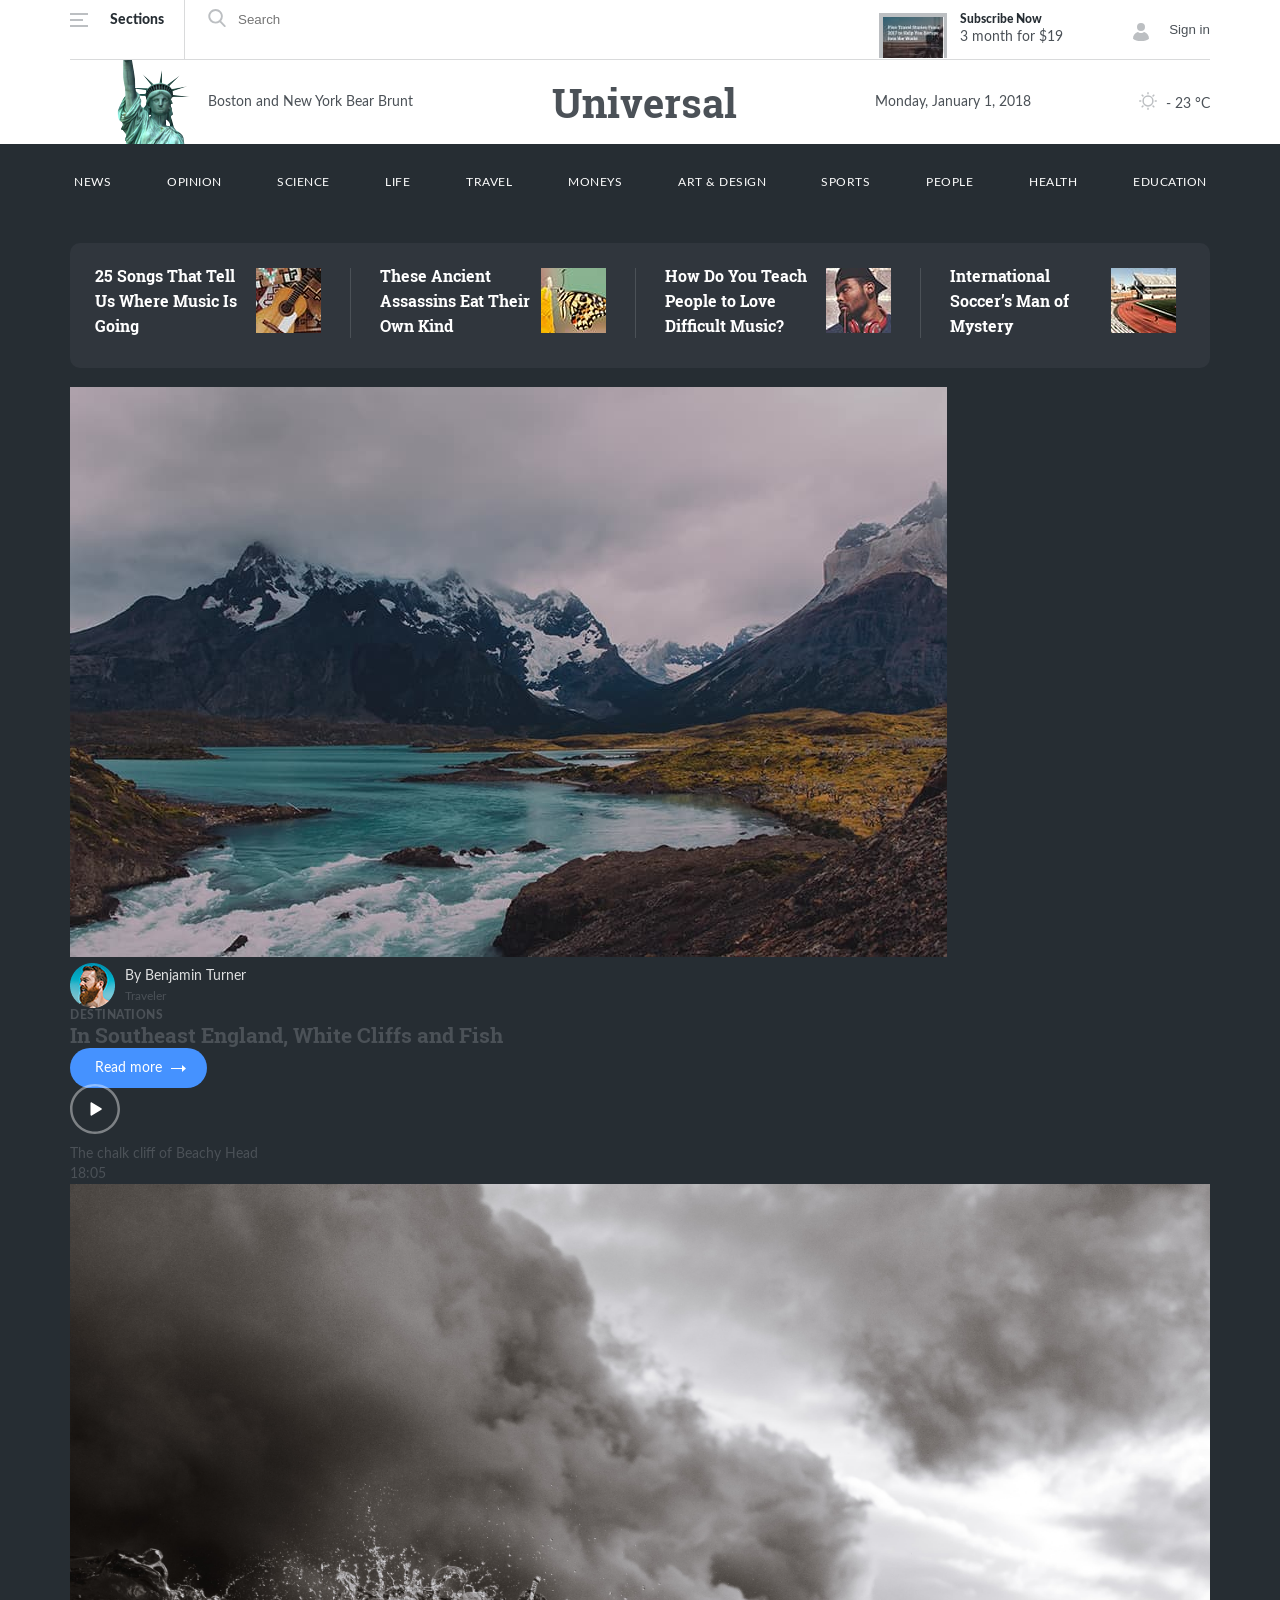
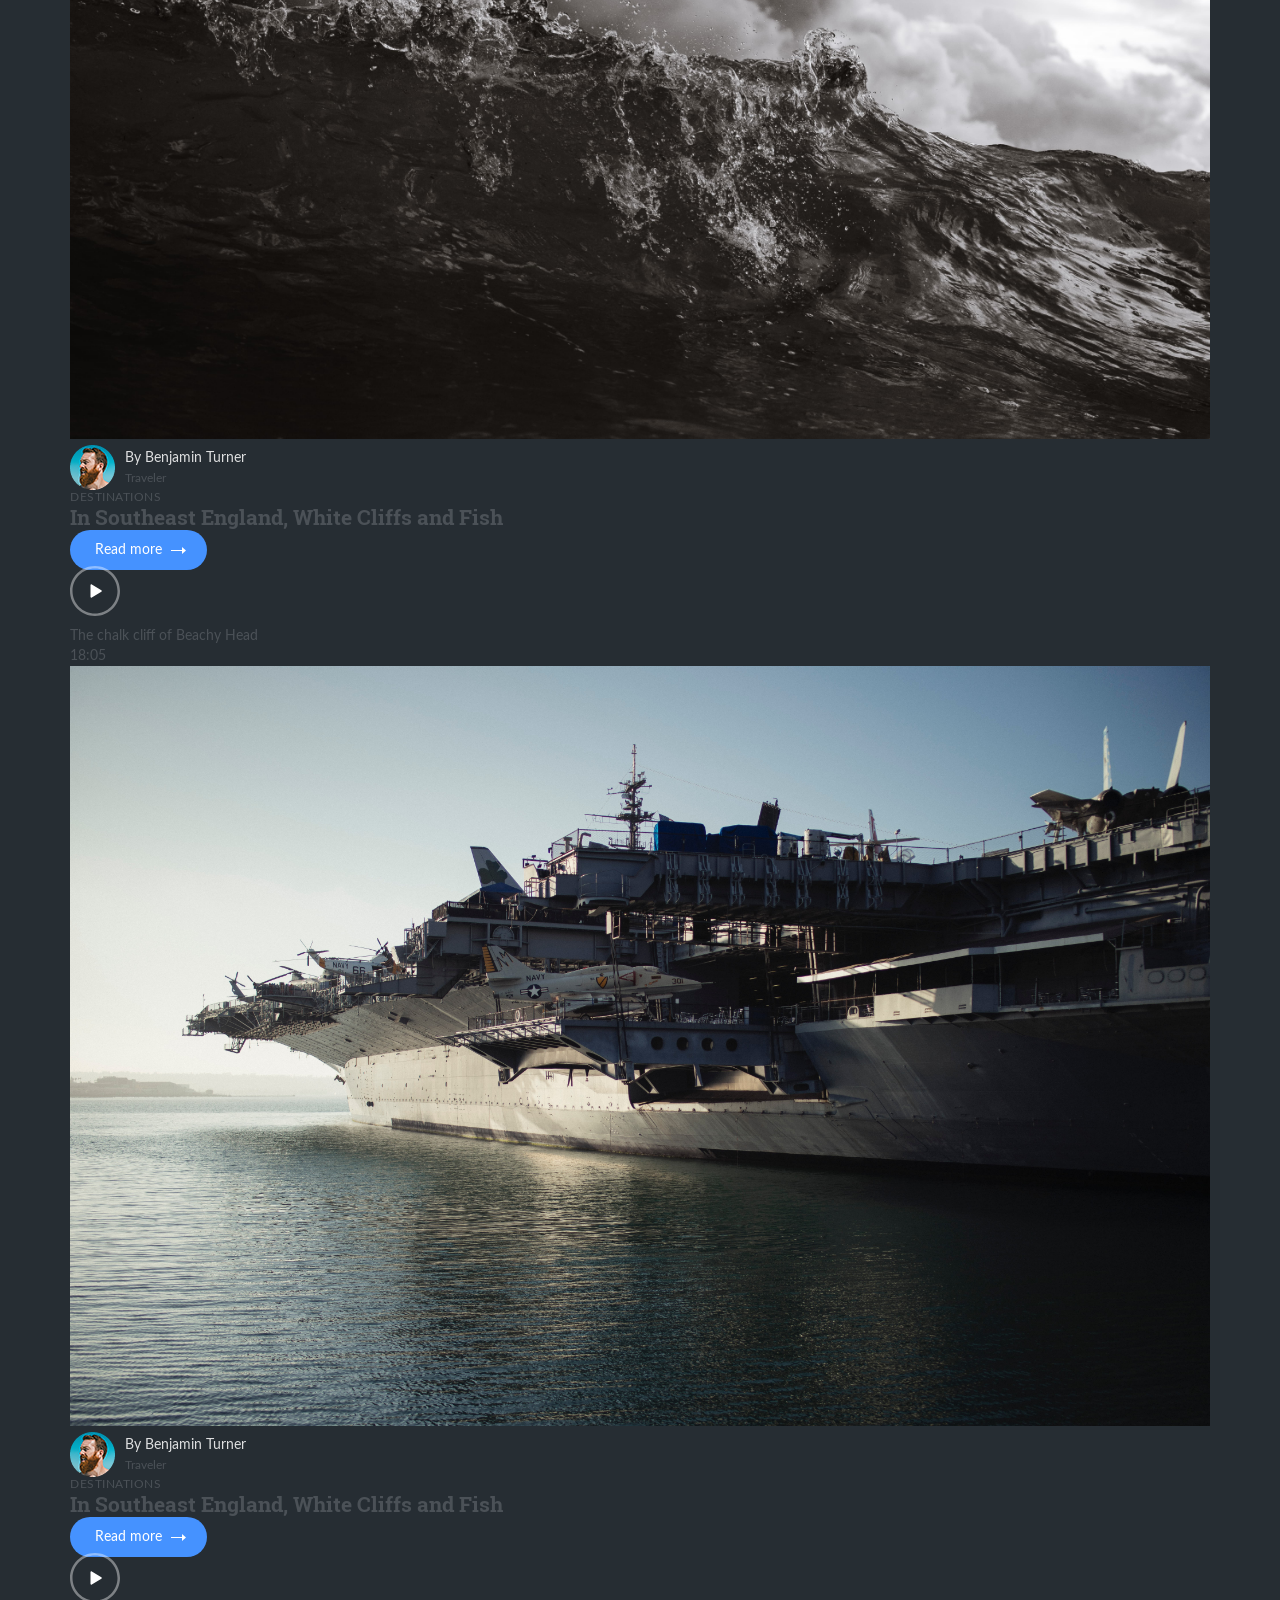
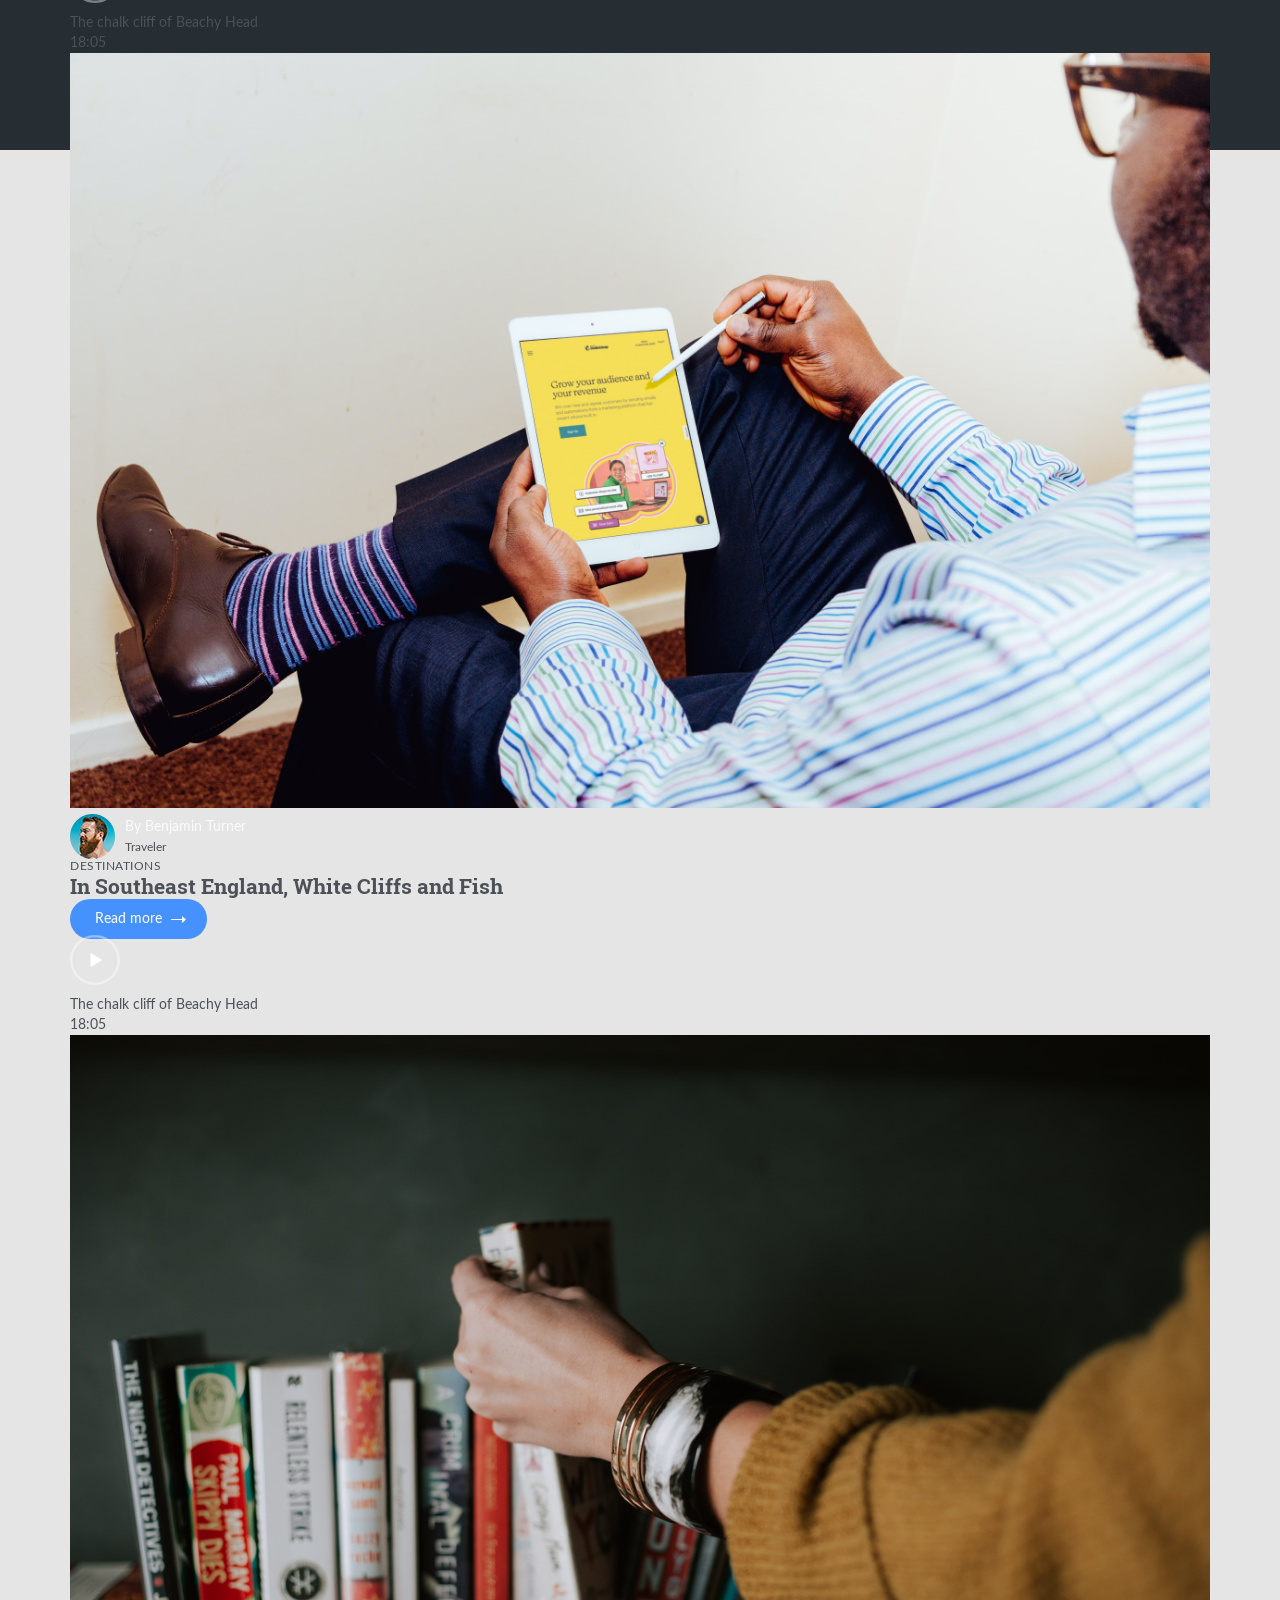
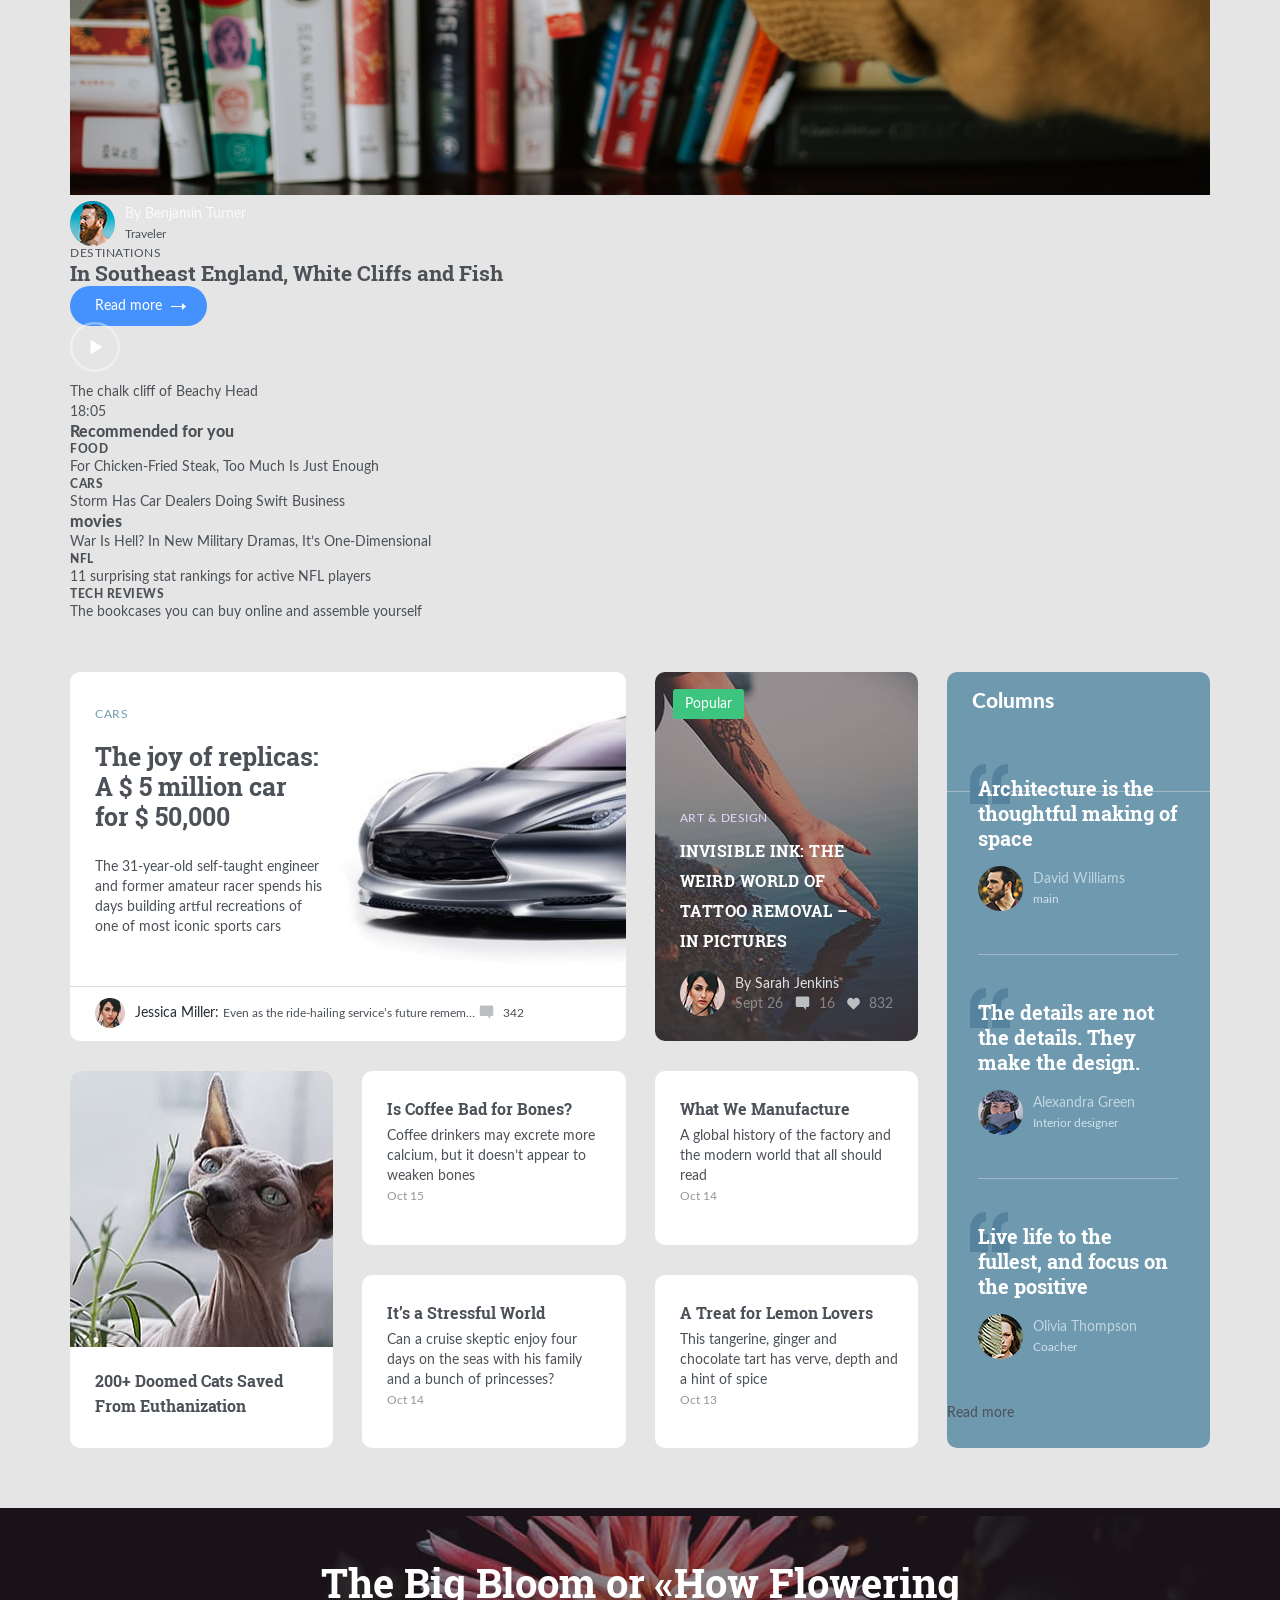
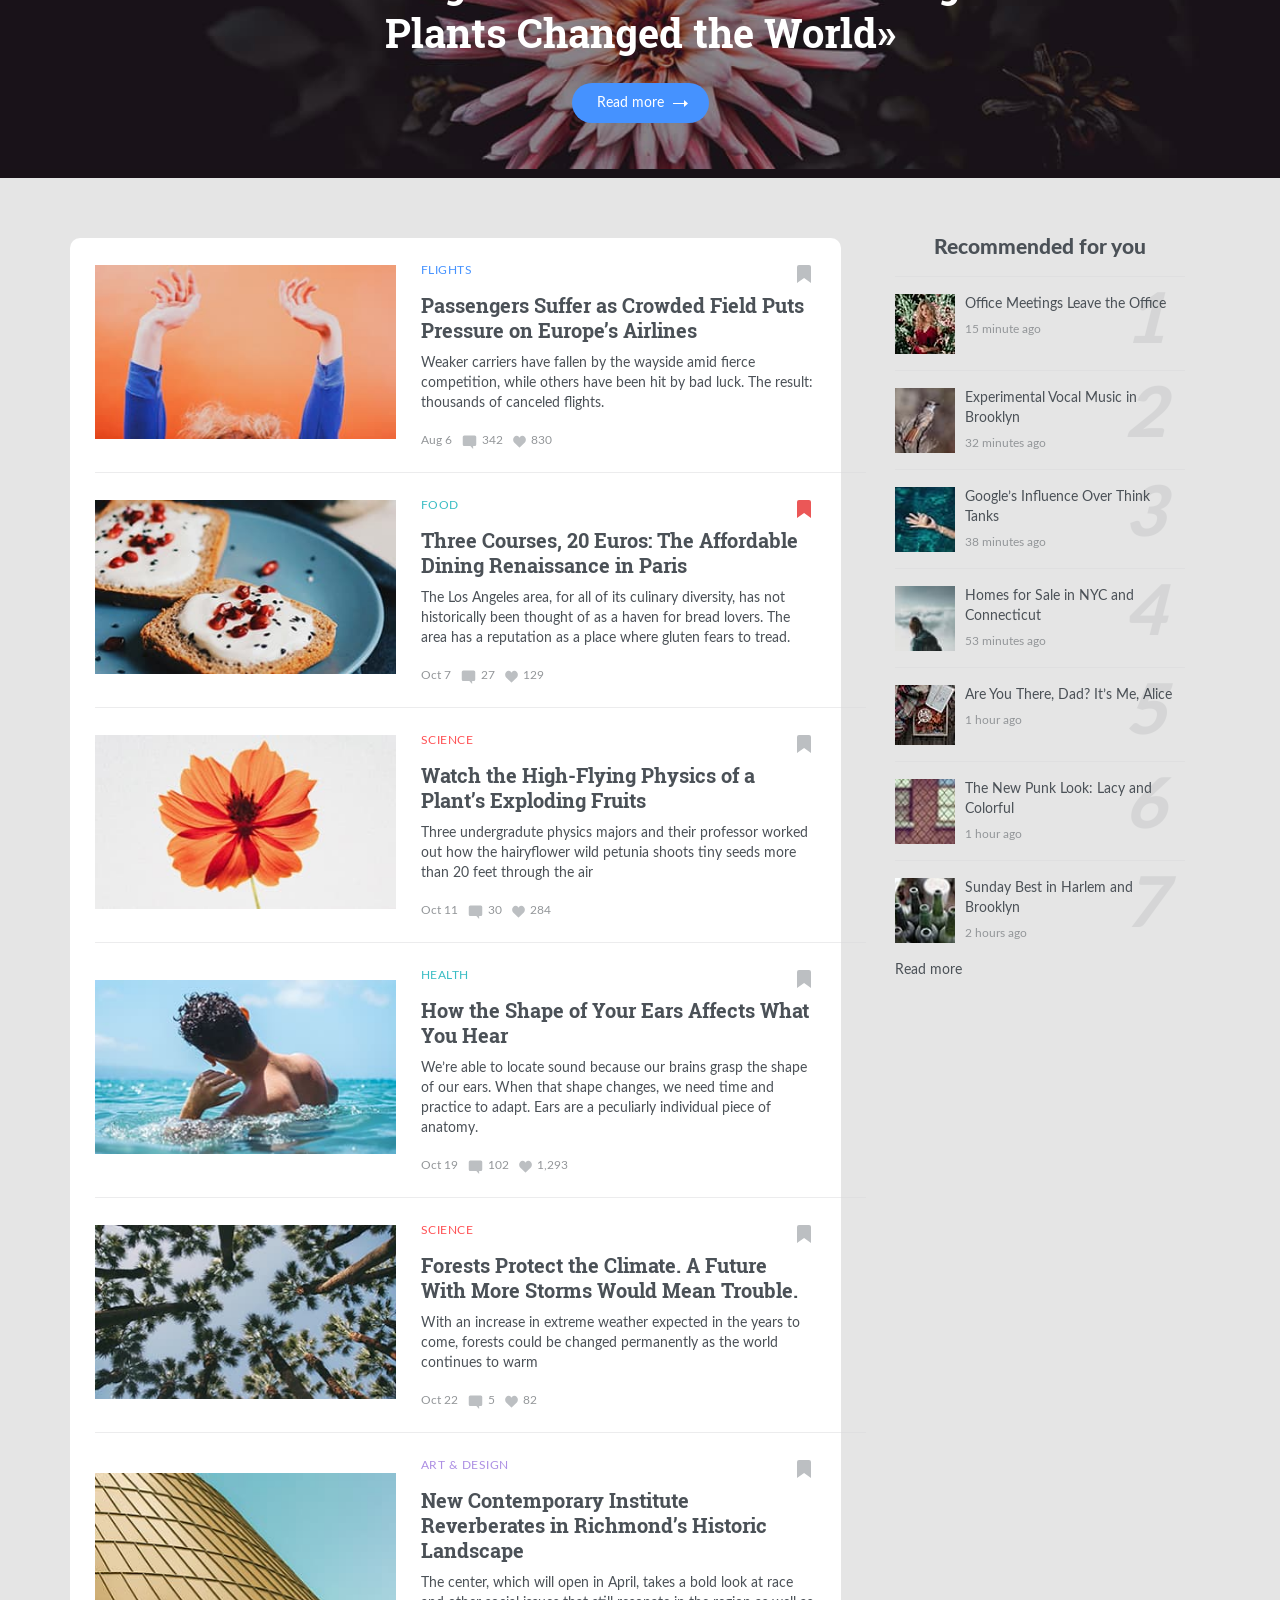
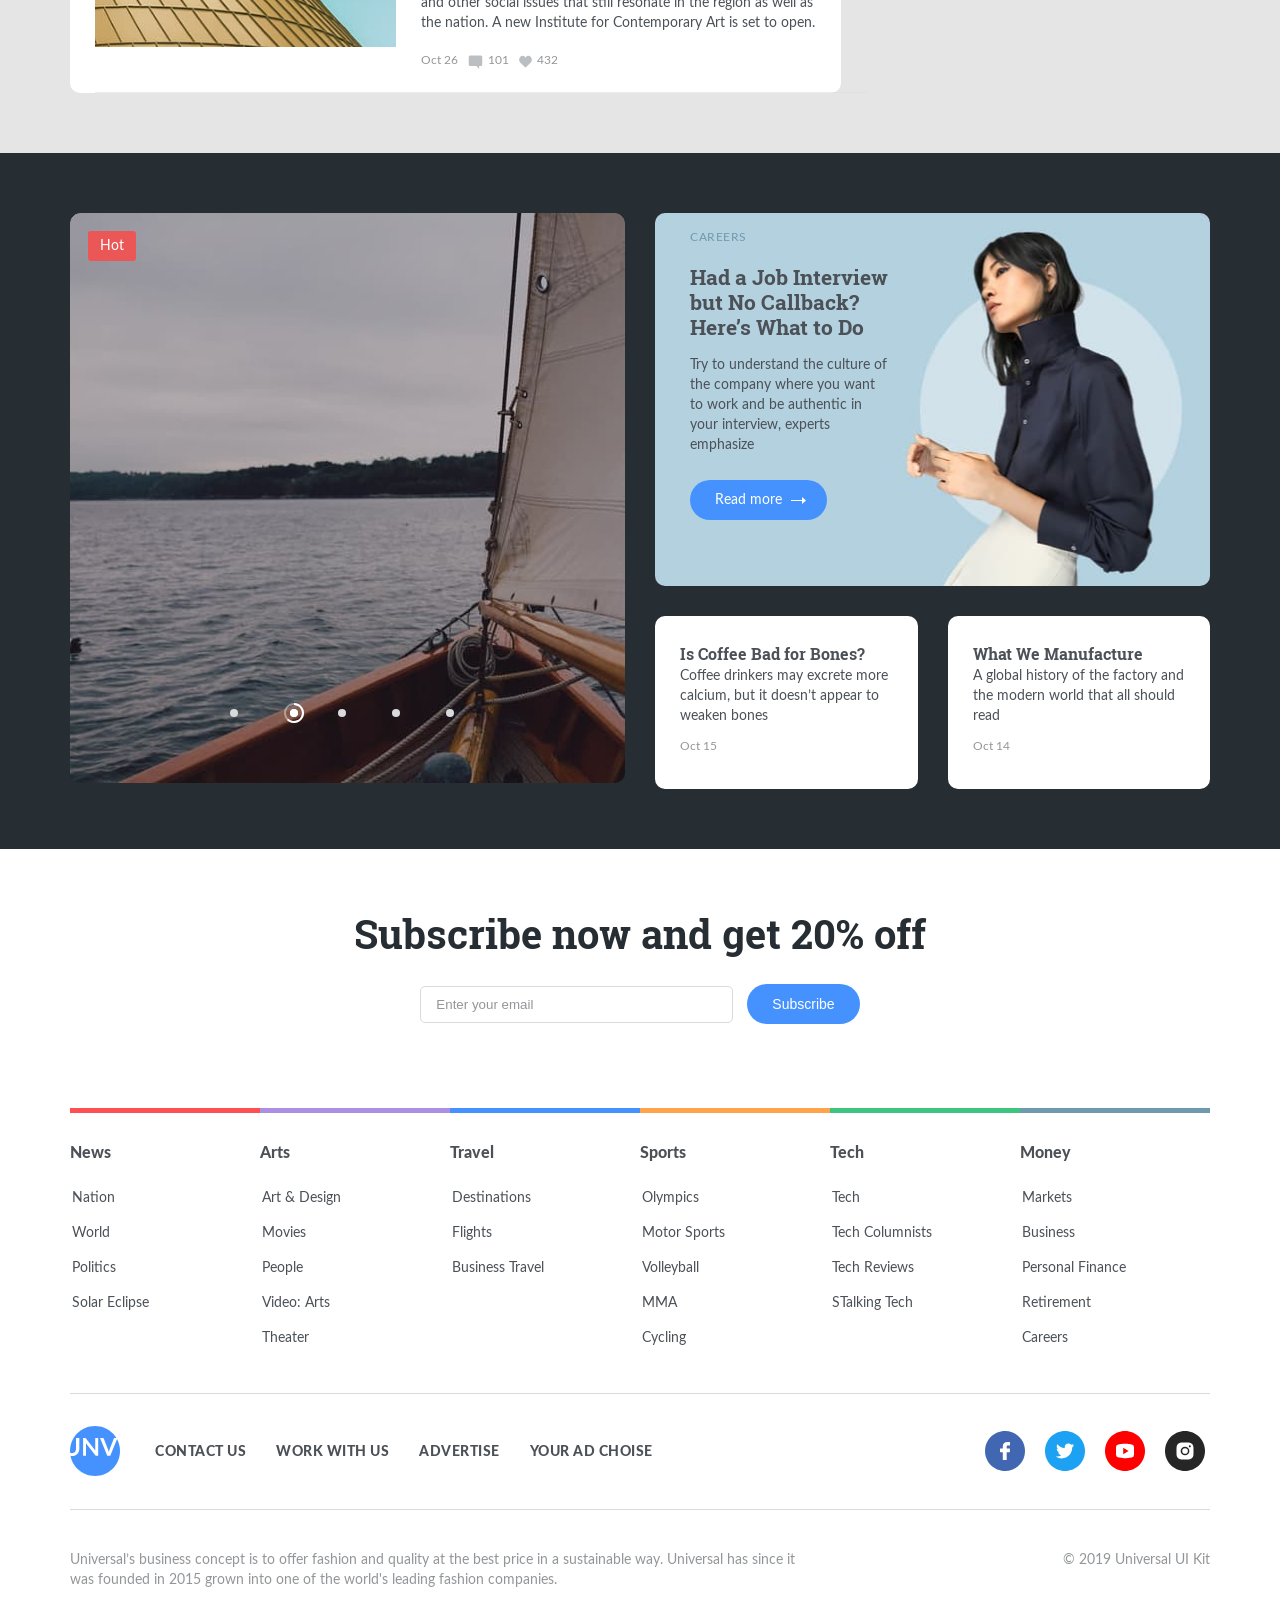
==== commit 2d949b22: "Add files via upload" ====
--- a/index.html
+++ b/index.html
@@ -15,16 +15,16 @@
 </head>
 
 <body class="page">
+  <div class="overlay"></div>
   <div class="wrapper">
     <header class="header">
   <div class="container">
-    <header class="header__top top">
+    <div class="header__top top">
       <div class="top__left">
-        <div class="burger">
-        </div>
+        <button class="btn-reset burger">
+        </button>
         <span>Sections</span>
-
-        <form class="top__form" action="">
+        <form class="top__form">
           <button class="btn-reset top__form-btn" type="submit">
             <svg class="search">
               <use class="searching" xlink:href="img/spriteStyle.svg#Search">
@@ -38,12 +38,12 @@
       <div class="top__right">
         <a class="top__right-link flex-space">
           <div class="top__right-box">
-            <img src="img/subs.jpg" alt="the asvertizing" class="top__right-img">
+            <img src="img/subs.jpg" alt="The advertizing to subscribe " class="top__right-img">
           </div>
 
           <div class="top__right-info">
             <p class="top__right-title">Subscribe Now</p>
-            <span>3 month for $19</span>
+            <span class="top__right-span">3 month for $19</span>
           </div>
         </a>
         <button class="top__right-btn btn-reset flex-center" type="button">
@@ -52,27 +52,27 @@
             </use>
           </svg>Sign in</button>
       </div>
-    </header>
-    <header class="header__bottom bottom">
-      <img class="bottom__logo child--one" src="img/logo.png" alt="fridom">
-      <span class="child--two">Boston and New York Bear Brunt</span>
-      <h1 class="title bottom__title  child--three">Universal</h1>
-      <div class="bottom__date child--four">Monday, January 1, 2018</div>
-      <div class="bottom__wheader child--five">
+    </div>
+    <div class="header__bottom bottom">
+      <img class="bottom__logo bottom__one" src="img/logo.png" alt="The fridom statue">
+      <span class="bottom__two">Boston and New York Bear Brunt</span>
+      <h1 class="title bottom__title  bottom__three">Universal</h1>
+      <div class="bottom__date bottom__four">Monday, January 1, 2018</div>
+      <div class="bottom__wheader bottom__five">
         <svg class="sun">
           <use xlink:href="img/sprite.svg#Sun">
           </use>
         </svg>
         - 23 °C
       </div>
-    </header>
+    </div>
 
   </div>
   <nav class="navigation">
   <div class="container">
     <ul class="list-reset header__navigation navigation__list">
       <li class="navigation__item"><a href="#" class="navigation__link">news</a></li>
-      <li class="navigation__item"><a href="#" class="navigation__link" target="_blank">opinion</a></li>
+      <li class="navigation__item"><a href="#" class="navigation__link">opinion</a></li>
       <li class="navigation__item"><a href="#" class="navigation__link">science</a></li>
       <li class="navigation__item"><a href="#" class="navigation__link">life</a></li>
       <li class="navigation__item"><a href="article.html" class="navigation__link">travel</a></li>
@@ -87,233 +87,233 @@
 </nav>
 
 </header>
-    <main class="main">
+    <main class="main main--background-color">
       <section class="main-hero">
   <div class="container">
     <ul class="list-reset main-hero__list">
       <li class="main-hero__item ">
         <a href="#" class="main-hero__link">
           <h2 class="main-hero__subtitle title">25 Songs That Tell Us Where Music Is Going</h2>
-          <img src="img/1-s.jpg" alt="" class="main-hero__img">
+          <img src="img/1-s.jpg" alt="A light gitar" class="main-hero__img">
         </a>
       </li>
       <li class="main-hero__item">
         <a href="#" class="main-hero__link">
           <h2 class="main-hero__subtitle title">These Ancient Assassins Eat Their Own Kind</h2>
-          <img src="img/2-s.jpg" alt="" class="main-hero__img">
+          <img src="img/2-s.jpg" alt="A baterfly on a flower" class="main-hero__img">
         </a>
       </li>
       <li class="main-hero__item ">
         <a href="#" class="main-hero__link">
           <h2 class="main-hero__subtitle title">How Do You Teach People to Love Difficult Music?</h2>
-          <img src="img/3-s.jpg" alt="" class="main-hero__img">
+          <img src="img/3-s.jpg" alt="A dark man" class="main-hero__img">
         </a>
       </li>
       <li class="main-hero__item ">
         <a href="#" class="main-hero__link">
           <h2 class="main-hero__subtitle title">International Soccer’s Man of Mystery</h2>
-          <img src="img/4-s.jpg" alt="" class="main-hero__img main-hero__img--transform">
+          <img src="img/4-s.jpg" alt="A big stadium" class="main-hero__img main-hero__img--transform">
         </a>
       </li>
     </ul>
-
-    <div class="recomend">
-      <div class="tab-content">
-        <div class="tab-content__item active">
-          <figure>
-            <img class="tab-content__img" src="img/hero-1.jpg" alt="photo natural, mountains and river">
-            <figcaption class="tab-content__content">
-              <div class="author-block tab-content__author flex">
-                <img src="img/hero-avatar.png" alt="" class="tab-content__avatar">
-                <div class="author-block__info tab-content__info">
-                  <p class="name">By Benjamin Turner</p>
-                  <span>Traveler</span>
-                </div>
-              </div>
-              <p class="subtitle subtitle tab-content__text">destinations</p>
-              <h2 class="tab-content__title title">In Southeast England, White Cliffs and Fish</h2>
-              <div class="tab-content__btns">
-                <a href="#" class="btn-reset btn btn--read tab-content__btn">Read more</a>
-                <div class="tab-content__video-link video">
-                  <a href="https://youtu.be/a78lWX2KUu4" class="video__link" target="_blank">
-                    <svg class="video-icon video__icon">
-                      <use xlink:href="img/sprite.svg#Video">
-                      </use>
-                    </svg>
-                  </a>
-                  <div class="video__text">
-                    <span>The chalk cliff of Beachy Head</span>
-                    <div class="time">18:05</div>
-                  </div>
-                </div>
-              </div>
-            </figcaption>
-          </figure>
-        </div>
-        <div class="tab-content__item">
-          <figure>
-            <img class="tab-content__img" src="img/tab-2.jpg" alt="photo natural, mountains and river">
-            <figcaption class="tab-content__content">
-              <div class="author-block tab-content__author">
-                <img src="img/hero-avatar.png" alt="" class="tab-content__avatar">
-                <div class="author-block__info tab-content__info ">
-                  <p class="name">By Benjamin Turner</p>
-                  <span>Traveler</span>
-                </div>
-              </div>
-              <p class="subtitle tab-content__text">destinations</p>
-              <h2 class="tab-content__title title">In Southeast England, White Cliffs and Fish</h2>
-              <div class="tab-content__btns">
-                <a href="#" class="btn-reset btn btn--read tab-content__btn">Read more</a>
-                <div class="tab-content__video-link video">
-                  <a href="https://youtu.be/a78lWX2KUu4" class="video__link" target="_blank">
-                    <svg class="video-icon video__icon">
-                      <use xlink:href="img/sprite.svg#Video">
-                      </use>
-                    </svg>
-                  </a>
-                  <div class="video__text">
-                    <span>The chalk cliff of Beachy Head</span>
-                    <div class="time">18:05</div>
-                  </div>
-                </div>
-              </div>
-            </figcaption>
-          </figure>
-        </div>
-        <div class="tab-content__item">
-          <figure>
-            <img class="tab-content__img" src="img/tab-3.jpg" alt="photo natural, mountains and river">
-            <figcaption class="tab-content__content">
-              <div class="author-block tab-content__author ">
-                <img src="img/hero-avatar.png" alt="" class="tab-content__avatar">
-                <div class="author-block__info tab-content__info ">
-                  <p class="name">By Benjamin Turner</p>
-                  <span>Traveler</span>
-                </div>
-              </div>
-              <p class="subtitle tab-content__text">destinations</p>
-              <h2 class="tab-content__title title">In Southeast England, White Cliffs and Fish</h2>
-              <div class="tab-content__btns">
-                <a href="#" class="btn-reset btn btn--read tab-content__btn">Read more</a>
-                <div class="tab-content__video-link video">
-                  <a href="https://youtu.be/a78lWX2KUu4" class="video__link" target="_blank">
-                    <svg class="video-icon video__icon">
-                      <use xlink:href="img/sprite.svg#Video">
-                      </use>
-                    </svg>
-                  </a>
-                  <div class="video__text">
-                    <span>The chalk cliff of Beachy Head</span>
-                    <div class="time">18:05</div>
-                  </div>
-                </div>
-              </div>
-            </figcaption>
-          </figure>
-        </div>
-        <div class="tab-content__item">
-          <figure>
-            <img class="tab-content__img" src="img/tab-4.jpg" alt="photo natural, mountains and river">
-            <figcaption class="tab-content__content">
-              <div class="author-block tab-content__author">
-                <img src="img/hero-avatar.png" alt="" class="tab-content__avatar">
-                <div class="author-block__info tab-content__info ">
-                  <p class="name">By Benjamin Turner</p>
-                  <span>Traveler</span>
-                </div>
-              </div>
-              <p class="subtitle tab-content__text">destinations</p>
-              <h2 class="tab-content__title title">In Southeast England, White Cliffs and Fish</h2>
-              <div class="tab-content__btns">
-                <a href="#" class="btn-reset btn btn--read tab-content__btn">Read more</a>
-                <div class="tab-content__video-link video">
-                  <a href="https://youtu.be/a78lWX2KUu4" class="video__link" target="_blank">
-                    <svg class="video-icon video__icon">
-                      <use xlink:href="img/sprite.svg#Video">
-                      </use>
-                    </svg>
-                  </a>
-                  <div class="video__text">
-                    <span>The chalk cliff of Beachy Head</span>
-                    <div class="time">18:05</div>
-                  </div>
-                </div>
-              </div>
-            </figcaption>
-          </figure>
-        </div>
-        <div class="tab-content__item">
-          <figure>
-            <img class="tab-content__img" src="img/tab-5.jpg" alt="photo natural, mountains and river">
-            <figcaption class="tab-content__content">
-              <div class="author-block tab-content__author">
-                <img src="img/hero-avatar.png" alt="" class="tab-content__avatar">
-                <div class="author-block__info tab-content__info">
-                  <p class="name">By Benjamin Turner</p>
-                  <span>Traveler</span>
-                </div>
-              </div>
-              <p class="subtitle tab-content__text">destinations</p>
-              <h2 class="tab-content__title title">In Southeast England, White Cliffs and Fish</h2>
-              <div class="tab-content__btns">
-                <a href="#" class="btn-reset btn btn--read tab-content__btn">Read more</a>
-                <div class="tab-content__video-link video">
-                  <a href="https://youtu.be/a78lWX2KUu4" class="video__link" target="_blank">
-                    <svg class="video-icon video__icon">
-                      <use xlink:href="img/sprite.svg#Video">
-                      </use>
-                    </svg>
-                  </a>
-                  <div class="video__text">
-                    <span>The chalk cliff of Beachy Head</span>
-                    <div class="time">18:05</div>
-                  </div>
-                </div>
-              </div>
-            </figcaption>
-          </figure>
-        </div>
-      </div>
-
-      <div class="recomend__tabs tabs">
-        <h2 class="aside-title tabs__title">Recommended for you</h2>
-        <div class="tabs__tab active">
-          <h3 class="subtitle tabs__tab-title tabs__tab-title--bluegreen">food</h3>
-          <p class="tabs__tab-text">For Chicken-Fried Steak, Too Much Is Just Enough</p>
-          <a href="#" class="tabs__tab-link">
-            <svg class="play">
-              <use xlink:href="img/sprite.svg#Play">
-              </use>
-            </svg>
-          </a>
-        </div>
-        <div class="tabs__tab">
-          <h3 class="subtitle tabs__tab-title tabs__tab-title--greyblue">cars</h3>
-          <p class="tabs__tab-text">Storm Has Car Dealers Doing Swift Business</p>
-        </div>
-        <div class="tabs__tab">
-          <h3 class="subtitle tabs__tab-title tabs__tab-title--purple">movies</h3>
-          <p class="tabs__tab-text">War Is Hell? In New Military Dramas, It’s One-Dimensional</p>
-        </div>
-        <div class="tabs__tab">
-          <h3 class="subtitle tabs__tab-title tabs__tab-title--orange">nfl</h3>
-          <p class="tabs__tab-text">11 surprising stat rankings for active NFL players</p>
-          <a href="#" class="tabs__tab-link">
-            <svg class="play">
-              <use xlink:href="img/sprite.svg#Play">
-              </use>
-            </svg>
-          </a>
-        </div>
-        <div class="tabs__tab">
-          <h3 class="subtitle tabs__tab-title tabs__tab-title--green">tech reviews</h3>
-          <p class="tabs__tab-text">The bookcases you can buy online and assemble yourself</p>
-        </div>
-      </div>
-
-    </div>
-
+    <div class="tabs">
+  <div class="tabs__left">
+    <div class="tabs__conteiner tab active">
+      <img src="img/hero-1.jpg" alt="Beautiful nature view " class="tab__img">
+      <div class="tab__content">
+        <div class="author-block tab__author flex">
+          <img src="img/hero-avatar.png" alt="A man with a beard" class="tab__avatar">
+          <div class="author-block__info tab__info">
+            <p class="name">By Benjamin Turner</p>
+            <span>Traveler</span>
+          </div>
+        </div>
+        <h3 class="subtitle tab__text">destinations</h3>
+        <h2 class=" title tab__title">In Southeast England, White Cliffs and Fish</h2>
+        <div class="tab__btns">
+          <a href="#" class="btn-reset btn btn--read tab__btn">Read more</a>
+          <div class="tab__video-link video">
+            <a href="https://youtu.be/a78lWX2KUu4" class="video__link" target="_blank">
+              <svg class="video-icon video__icon">
+                <use xlink:href="img/sprite.svg#Video">
+                </use>
+              </svg>
+            </a>
+            <div class="video__text">
+              <span class="video__span">The chalk cliff of Beachy Head</span>
+              <div class="time">18:05</div>
+            </div>
+          </div>
+        </div>
+      </div>
+    </div>
+    <div class="tabs__conteiner tab">
+      <img src="img/tab-2.jpg" alt="The storm in a ocean" class="tab__img">
+      <div class="tab__content">
+        <div class="author-block tab__author flex">
+          <img src="img/hero-avatar.png" alt="A man with a moustash" class="tab__avatar">
+          <div class="author-block__info tab__info">
+            <p class="name">By Benjamin Turner</p>
+            <span>Traveler</span>
+          </div>
+        </div>
+        <p class="subtitle subtitle tab__text">destinations</p>
+        <h2 class=" title tab__title">In Southeast England, White Cliffs and Fish</h2>
+        <div class="tab__btns">
+          <a href="#" class="btn-reset btn btn--read tab__btn">Read more</a>
+          <div class="tab__video-link video">
+            <a href="https://youtu.be/a78lWX2KUu4" class="video__link" target="_blank">
+              <svg class="video-icon video__icon">
+                <use xlink:href="img/sprite.svg#Video">
+                </use>
+              </svg>
+            </a>
+            <div class="video__text">
+              <span class="video__span">The chalk cliff of Beachy Head</span>
+              <div class="time">18:05</div>
+            </div>
+          </div>
+        </div>
+      </div>
+    </div>
+    <div class="tabs__conteiner tab">
+      <img src="img/tab-3.jpg" alt="The military ship in the ocean" class="tab__img">
+      <div class="tab__content">
+        <div class="author-block tab__author flex">
+          <img src="img/hero-avatar.png" alt="A white man " class="tab__avatar">
+          <div class="author-block__info tab__info">
+            <p class="name">By Benjamin Turner</p>
+            <span>Traveler</span>
+          </div>
+        </div>
+        <p class="subtitle subtitle tab__text">destinations</p>
+        <h2 class=" title tab__title">In Southeast England, White Cliffs and Fish</h2>
+        <div class="tab__btns">
+          <a href="#" class="btn-reset btn btn--read tab__btn">Read more</a>
+          <div class="tab__video-link video">
+            <a href="https://youtu.be/a78lWX2KUu4" class="video__link" target="_blank">
+              <svg class="video-icon video__icon">
+                <use xlink:href="img/sprite.svg#Video">
+                </use>
+              </svg>
+            </a>
+            <div class="video__text">
+              <span class="video__span">The chalk cliff of Beachy Head</span>
+              <div class="time">18:05</div>
+            </div>
+          </div>
+        </div>
+      </div>
+    </div>
+    <div class="tabs__conteiner tab">
+      <img src="img/tab-4.jpg" alt="A man is watching a tablet with a stilus" class="tab__img">
+      <div class="tab__content">
+        <div class="author-block tab__author flex">
+          <img src="img/hero-avatar.png" alt="A strong man" class="tab__avatar">
+          <div class="author-block__info tab__info">
+            <p class="name">By Benjamin Turner</p>
+            <span>Traveler</span>
+          </div>
+        </div>
+        <p class="subtitle subtitle tab__text">destinations</p>
+        <h2 class=" title tab__title">In Southeast England, White Cliffs and Fish</h2>
+        <div class="tab__btns">
+          <a href="#" class="btn-reset btn btn--read tab__btn">Read more</a>
+          <div class="tab__video-link video">
+            <a href="https://youtu.be/a78lWX2KUu4" class="video__link" target="_blank">
+              <svg class="video-icon video__icon">
+                <use xlink:href="img/sprite.svg#Video">
+                </use>
+              </svg>
+            </a>
+            <div class="video__text">
+              <span class="video__span">The chalk cliff of Beachy Head</span>
+              <div class="time">18:05</div>
+            </div>
+          </div>
+        </div>
+      </div>
+    </div>
+    <div class="tabs__conteiner tab">
+      <img src="img/tab-5.jpg" alt="The hand of someone pick up a book from a shelf" class="tab__img">
+      <div class="tab__content">
+        <div class="author-block tab__author flex">
+          <img src="img/hero-avatar.png" alt="A man with chort haircut" class="tab__avatar">
+          <div class="author-block__info tab__info">
+            <p class="name">By Benjamin Turner</p>
+            <span>Traveler</span>
+          </div>
+        </div>
+        <p class="subtitle subtitle tab__text">destinations</p>
+        <h2 class=" title tab__title">In Southeast England, White Cliffs and Fish</h2>
+        <div class="tab__btns">
+          <a href="#" class="btn-reset btn btn--read tab__btn">Read more</a>
+          <div class="tab__video-link video">
+            <a href="https://youtu.be/a78lWX2KUu4" class="video__link" target="_blank">
+              <svg class="video-icon video__icon">
+                <use xlink:href="img/sprite.svg#Video">
+                </use>
+              </svg>
+            </a>
+            <div class="video__text">
+              <span class="video__span">The chalk cliff of Beachy Head</span>
+              <div class="time">18:05</div>
+            </div>
+          </div>
+        </div>
+      </div>
+    </div>
+  </div>
+  <!-- tabs-control       -->
+  <div class="tabs__right preview">
+    <div class="preview__item preview__item--center">
+      <div class="preview__content">
+        <h3 class="preview__title">Recommended for you</h3>
+      </div>
+    </div>
+    <div class="preview__item preview__item--click active">
+      <div class="preview__content">
+        <h3 class="subtitle preview__subtitle preview__subtitle--bluegreen">food</h3>
+        <p class="preview__text preview__text--video">
+          For Chicken-Fried Steak, Too Much Is Just Enough
+        </p>
+      </div>
+    </div>
+    <div class="preview__item preview__item--click">
+      <div class="preview__content">
+        <h3 class="subtitle preview__subtitle preview__subtitle--greyblue">cars</h3>
+        <p class="preview__text">
+          Storm Has Car Dealers Doing Swift Business
+        </p>
+      </div>
+    </div>
+    <div class="preview__item preview__item--click">
+      <div class="preview__content">
+        <h3 class="preview__subtitle preview__subtitle--purple">movies</h3>
+        <p class="preview__text">
+          War Is Hell? In New Military Dramas, It’s One-Dimensional
+        </p>
+      </div>
+    </div>
+    <div class="preview__item preview__item--click">
+      <div class="preview__content">
+        <h3 class="subtitle preview__subtitle preview__subtitle--orange">nfl</h3>
+        <p class="preview__text preview__text--video">
+          11 surprising stat rankings for active NFL players
+        </p>
+      </div>
+    </div>
+    <div class="preview__item preview__item--click">
+      <div class="preview__content">
+        <h3 class="subtitle preview__subtitle preview__subtitle--green">tech reviews</h3>
+        <p class="preview__text">
+          The bookcases you can buy online and assemble yourself
+        </p>
+      </div>
+    </div>
+
+  </div>
+</div>
   </div>
 </section>
       <section class="popular">
@@ -321,68 +321,72 @@
     <div class="popular__content">
       <div class="popular__main">
         <article class="popular__main-card popular-card">
-          <a class="popular__main-link" href="#">
-            <div class="popular-card__top flex">
-              <div class="popular-card__content popular-card__content--big">
-                <p class="subtitle popular-card__subtitle">cars</p>
-                <h2 class="title popular-card__title">The joy of replicas: A $ 5 million car for $ 50,000</h2>
-                <p class="popular-card__text">
-                  The 31-year-old self-taught engineer and former amateur racer spends his days building artful
+          <div class="popular-card__top flex">
+            <div class="popular-card__content popular-card__content--big">
+              <p class="subtitle popular-card__subtitle"><a class="popular-card__item-link" href="#">cars</a></p>
+              <h2 class="title popular-card__title"><a class="popular-card__item-link" href="#">The joy of replicas: A $
+                  5 million car for $ 50,000</a></h2>
+              <p class="popular-card__text popular-card__text--indent">
+                <a class="popular-card__item-link" href="#">
+                  The 31-year-old self-taught engineer and former amateur racer spends his days building artful
                   recreations
-                  of one of most iconic sports cars
-                </p>
-              </div>
-              <img class="popular-card__img" src="img/auto.png" alt="a grey beautiful car">
-            </div>
-          </a>
+                  of one of most iconic sports cars
+                </a>
+              </p>
+            </div>
+            <img class="popular-card__img" src="img/auto.png" alt="A grey beautiful car">
+          </div>
           <div class="author-block popular-card__author popular-card__author--line">
-            <img src="img/author-1.png" alt="a girl">
+            <img src="img/author-1.png" alt="A pretty girl">
             <div class="author-block__info popular-card__author-info">
               <p class="popular-card__author-name popular-card__author-name--dark">Jessica Miller:</p>
-              <span class="popular-card__author--span">Even as the ride-hailing service’s future remem…</span>
+              <span class="popular-card__author-preview">
+                Even as the ride-hailing service’s future remem…</span>
               <svg class="comment">
                 <use xlink:href="img/sprite.svg#Comment">
                 </use>
               </svg>
-              <span class="popular-card__author--light">342</span>
-            </div>
-
-          </div>
-        </article>
+              <span class="popular-card__author-num">342</span>
+            </div>
+
+          </div>
+        </article>
+        <article class="popular__main-card popular-card">
+          <p class="popular-card__accent">Popular</p>
+          <div class="popular-card__content popular-card__content--bottom">
+            <p class="subtitle popular-card__subtitle popular-card__subtitle--purple">
+              <a class="popular-card__item-link" href="#">Art & Design</a>
+            </p>
+
+            <h2 class="title popular-card__title popular-card__title--invert">
+              <a class="popular-card__item-link" href="#">
+                Invisible ink: the weird world of tattoo
+                removal – in pictures
+              </a>
+            </h2>
+            <div class="author-block popular-card__author">
+              <img src="img/author-2.png" alt="A girl with long hair">
+              <div class="popular-card__author-info">
+                <span class="popular-card__author-name popular-card__author-name--white">By Sarah Jenkins</span>
+                <span class="data">Sept 26</span>
+                <svg class="comment">
+                  <use xlink:href="img/sprite.svg#Comment">
+                  </use>
+                </svg>
+                <span class="data">16</span>
+                <svg class="heart">
+                  <use xlink:href="img/sprite.svg#Heart">
+                  </use>
+                </svg>
+                <span class="data">832</span>
+              </div>
+            </div>
+          </div>
+        </article>
+
         <div class="popular__main-card popular-card">
-          <p class="popular-card__accent">Popular</p>
-          <a class="popular__main-link" href="#">
-            <div class="popular-card__content popular-card__content--bottom">
-              <p class="popular-card__subtitle popular-card__subtitle--purple">Art & Design</p>
-              <h2 class="title popular-card__title popular-card__title--invert">Invisible ink: the weird world of tattoo
-                removal
-                – in pictures</h2>
-              <div class="author-block popular-card__author">
-                <img src="img/author-2.png" alt="a girl">
-                <div class="popular-card__author-info">
-                  <span class="popular-card__author-name popular-card__author-name--white">By Sarah Jenkins</span>
-                  <span class="data">Sept 26</span>
-                  <svg class="comment">
-                    <use xlink:href="img/sprite.svg#Comment">
-                    </use>
-                  </svg>
-                  <span class="data">16</span>
-                  <svg class="heart">
-                    <use xlink:href="img/sprite.svg#Heart">
-                    </use>
-                  </svg>
-
-                  <span class="data">832</span>
-                </div>
-
-              </div>
-            </div>
-          </a>
-        </div>
-
-        <div class="popular__main-card popular-card">
-          <ul class="list-reset  popular-card--aside popular__aside">
-            <h2 class="aside-title popular__aside-title">Columns</h2>
+          <h2 class="  popular__aside-title">Columns</h2>
+          <ul class="list-reset popular__aside">
             <li class="popular__aside-item">
               <div class="popular__aside-content popular__aside-content--line">
                 <a href="#" class="popular__aside-link">
@@ -390,10 +394,10 @@
                     Architecture is the thoughtful making of space
                   </blockquote>
                   <div class="author-block">
-                    <img src="img/qout-1.png" alt="">
+                    <img src="img/qout-1.png" alt="A man with a short beard">
                     <div class="author-block__info qout-info">
-                      <p class="name qout-info__name">David Williams</p>
-                      <span class="qout-info__span">Architect</span>
+                      <p class="name qout-info__name popular__name">David Williams</p>
+                      <span class="qout-info__span">main</span>
                     </div>
                   </div>
                 </a>
@@ -406,9 +410,9 @@
                     The details are not the details. They make the design.
                   </blockquote>
                   <div class="author-block">
-                    <img src="img/qout-2.png" alt="">
+                    <img src="img/qout-2.png" alt="A woman in a warm hat">
                     <div class="author-block__info qout-info">
-                      <p class="name qout-info__name">Alexandra Green</p>
+                      <p class="name qout-info__name popular__name">Alexandra Green</p>
                       <span class="qout-info__span">Interior designer</span>
                     </div>
                   </div>
@@ -416,80 +420,94 @@
               </div>
             </li>
             <li class="popular__aside-item">
-              <div class="popular__aside-content">
+              <div class="popular__aside-content popular__aside-content--small">
                 <a href="#" class="popular__aside-link">
                   <blockquote class="title popular__aside-qout">
                     Live life to the fullest, and focus on the positive
                   </blockquote>
                   <div class="author-block">
-                    <img src="img/qout-3.png" alt="">
+                    <img src="img/qout-3.png" alt="A woman is behind a leaf of tree">
                     <div class="author-block__info qout-info">
-                      <p class="name qout-info__name">Olivia Thompson</p>
-                      <span class="qout-info__span">Architect</span>
+                      <p class="name qout-info__name popular__name">Olivia Thompson</p>
+                      <span class="qout-info__span">Coacher</span>
                     </div>
                   </div>
                 </a>
               </div>
             </li>
           </ul>
-          <a href="#" class="btn-reset popular__aside-link--btn btn--qout">Read more</a>
+          <a href="#" class="btn-reset popular__aside-btn">Read more</a>
         </div>
 
         <article class="popular__main-card popular-card popular-card--image">
-          <a class="popular__main-link" href="#">
-            <img class="popular-card__image" src="img/art-2.jpg" alt="a cat">
-            <h3 class="title popular-card__item-title popular-card__item-title--center">200+ Doomed Cats Saved From
-              Euthanization</h3>
-          </a>
+          <img class="popular-card__image" src="img/art-2.jpg" alt="A white cat">
+          <h3 class="title popular-card__item-title popular-card__item-title--center">
+            <a class="popular-card__item-link" href="#">
+              200+ Doomed Cats Saved From
+              Euthanization
+            </a>
+          </h3>
         </article>
         <article class="popular__main-card popular-card popular-card--small-content">
-          <a class="popular__main-link" href="#">
-            <h3 class="title popular-card__item-title">Is Coffee Bad for Bones?</h3>
-            <p class="popular-card__text popular-card__text--margin">Coffee drinkers may excrete more calcium, but it
+
+          <h3 class="title popular-card__item-title"><a class="popular-card__item-link" href="#">Is Coffee Bad for
+              Bones?</a></h3>
+          <p class="popular-card__text">
+            <a class="popular-card__item-link" href="#">
+              Coffee drinkers may excrete more calcium, but it
               doesn’t appear to weaken bones
-            </p>
-            <span class="date">Oct 15</span>
-          </a>
+            </a>
+          </p>
+          <span class="date">Oct 15</span>
+
         </article>
         <article class="popular__main-card popular-card popular-card--small-content">
-          <a class="popular__main-link" href="#">
-            <h3 class="title popular-card__item-title">What We Manufacture</h3>
-            <p class="popular-card__text popular-card__text--margin">A global history of the factory and the modern
+          <h3 class="title popular-card__item-title"><a class="popular-card__item-link" href="#">What We Manufacture</a>
+          </h3>
+          <p class="popular-card__text">
+            <a class="popular-card__item-link" href="#">
+              A global history of the factory and the modern
               world
-              that all should read</p>
-            <span class="date">Oct 14</span>
-          </a>
+              that all should read
+            </a>
+          </p>
+          <span class="date">Oct 14</span>
         </article>
         <article class="popular__main-card popular-card popular-card--small-content">
-          <a class="popular__main-link" href="#">
-            <h3 class="title popular-card__item-title">It’s a Stressful World</h3>
-            <p class="popular-card__text popular-card__text--margin">Can a cruise skeptic enjoy four days on the seas
+          <h3 class="title popular-card__item-title"><a class="popular-card__item-link" href="#">It’s a Stressful
+              World</a></h3>
+          <p class="popular-card__text">
+            <a class="popular-card__item-link" href="#">
+              Can a cruise skeptic enjoy four days on the seas
               with
               his family and a bunch of
-              princesses?</p>
-            <span class="date">Oct 14</span>
-          </a>
+              princesses?
+            </a>
+          </p>
+          <span class="date">Oct 14</span>
         </article>
         <article class="popular__main-card popular-card popular-card--small-content">
-          <a class="popular__main-link" href="#">
-            <h3 class="title popular-card__item-title">A Treat for Lemon Lovers</h3>
-            <p class="popular-card__text popular-card__text--margin">This tangerine, ginger and chocolate tart has
+          <h3 class="title popular-card__item-title"><a class="popular-card__item-link" href="#">A Treat for Lemon
+              Lovers</a></h3>
+          <p class="popular-card__text">
+            <a class="popular-card__item-link" href="#">
+              This tangerine, ginger and chocolate tart has
               verve,
               depth and a hint of spice
-            </p>
-            <span class="date">Oct 13</span>
-          </a>
+            </a>
+          </p>
+          <span class="date">Oct 13</span>
         </article>
 
       </div>
 
     </div>
   </div>
-  <div class="main-news">
+  <article class="main-news">
     <h2 class="title main-news__title">The Big Bloom or «How Flowering
       Plants Changed the World»</h2>
     <a href="#" class="btn-reset btn btn--read">Read more</a>
-  </div>
+  </article>
 </section>
       <section class="notes">
   <div class="container notes-flex">
@@ -497,21 +515,27 @@
       <div class="big-block__card card flex">
 
         <div class="card__block-img">
-          <img src="img/des1.jpg" alt="hand up" class="card__img">
-        </div>
-
-        <a class="card__content" href="#">
+          <img src="img/des1.jpg" alt="Two hand up" class="card__img">
+        </div>
+        <article class="card__content">
           <p class="subtitle card__subtitle card__subtitle--blue">flights</p>
           <label for="card__input-check" class=" card__label">
             <input class="hidden-checkbox card__input" id="card__input-check" type="checkbox">
             <svg class="bookmark">
-              <use slass="mark" xlink:href="img/spriteStyle.svg#Bookmark">
+              <use xlink:href="img/spriteStyle.svg#Bookmark">
               </use>
             </svg>
           </label>
-          <h3 class="title card__title">Passengers Suffer as Crowded Field Puts Pressure on Europe’s Airlines</h3>
-          <p class="card__text">Weaker carriers have fallen by the wayside amid fierce competition, while others have
-            been hit by bad luck. The result: thousands of canceled flights.</p>
+          <h3 class="title card__title">
+            <a class="card__link" href="#">Passengers Suffer as Crowded Field Puts Pressure on
+              Europe’s Airlines</a>
+          </h3>
+          <p class="card__text">
+            <a class="card__link" href="#">
+              Weaker carriers have fallen by the wayside amid fierce competition, while others have
+              been hit by bad luck. The result: thousands of canceled flights.
+            </a>
+          </p>
           <div class="info info--note">
             <span class="date">Aug 6</span>
             <div class="info__item">
@@ -529,25 +553,30 @@
               <span class="date">830</span>
             </div>
           </div>
-        </a>
+        </article>
 
       </div>
       <div class="big-block__card card flex">
         <div class="card__block-img">
-          <img src="img/desc-2.jpg" alt="hand up" class="card__img">
-        </div>
-        <a class="card__content" href="#">
+          <img src="img/desc-2.jpg" alt="Two fruit's sandwich" class="card__img">
+        </div>
+        <article class="card__content">
           <p class="subtitle card__subtitle card__subtitle--bluegreen">food</p>
           <label for="card__input-check-2" class=" card__label">
             <input class="hidden-checkbox card__input" id="card__input-check-2" type="checkbox" checked>
             <svg class="bookmark">
-              <use slass="mark" xlink:href="img/spriteStyle.svg#Bookmark">
+              <use xlink:href="img/spriteStyle.svg#Bookmark">
               </use>
             </svg>
           </label>
-          <h3 class="title card__title">Three Courses, 20 Euros: The Affordable Dining Renaissance in Paris</h3>
-          <p class="card__text">The Los Angeles area, for all of its culinary diversity, has not historically been
-            thought of as a haven for bread lovers. The area has a reputation as a place where gluten fears to tread..
+          <h3 class="title card__title"><a class="card__link" href="#">Three Courses, 20 Euros: The Affordable Dining
+              Renaissance
+              in Paris</a></h3>
+          <p class="card__text">
+            <a class="card__link" href="#">
+              The Los Angeles area, for all of its culinary diversity, has not historically been
+              thought of as a haven for bread lovers. The area has a reputation as a place where gluten fears to tread.
+            </a>
           </p>
           <div class="info info--note">
             <span class="date">Oct 7</span>
@@ -566,24 +595,30 @@
               <span class="date">129</span>
             </div>
           </div>
-        </a>
+        </article>
       </div>
       <div class="big-block__card card flex">
         <div class="card__block-img">
-          <img src="img/desc-3.jpg" alt="hand up" class="card__img">
-        </div>
-        <a class="card__content" href="#">
+          <img src="img/desc-3.jpg" alt="A red flower" class="card__img">
+        </div>
+        <article class="card__content">
           <p class="subtitle card__subtitle card__subtitle--red">Science</p>
           <label for="card__input-check-3" class=" card__label">
             <input class="hidden-checkbox card__input" id="card__input-check-3" type="checkbox">
             <svg class="bookmark">
-              <use slass="mark" xlink:href="img/spriteStyle.svg#Bookmark">
+              <use xlink:href="img/spriteStyle.svg#Bookmark">
               </use>
             </svg>
           </label>
-          <h3 class="title card__title">Watch the High-Flying Physics of a Plant’s Exploding Fruits</h3>
-          <p class="card__text">Three undergradute physics majors and their professor worked out how the hairyflower
-            wild petunia shoots tiny seeds more than 20 feet through the air</p>
+          <h3 class="title card__title"><a class="card__link" href="#">Watch the High-Flying Physics of a Plant’s
+              Exploding
+              Fruits</a></h3>
+          <p class="card__text">
+            <a class="card__link" href="#">
+              Three undergradute physics majors and their professor worked out how the hairyflower
+              wild petunia shoots tiny seeds more than 20 feet through the air
+            </a>
+          </p>
           <div class="info info--note">
             <span class="date">Oct 11</span>
             <div class="info__item">
@@ -601,24 +636,29 @@
               <span class="date">284</span>
             </div>
           </div>
-        </a>
+        </article>
       </div>
       <div class="big-block__card card flex">
         <div class="card__block-img">
-          <img src="img/desc-4.jpg" alt="hand up" class="card__img">
-        </div>
-        <a class="card__content" href="#">
+          <img src="img/desc-4.jpg" alt="A man in a sea" class="card__img">
+        </div>
+        <article class="card__content">
           <p class="subtitle card__subtitle card__subtitle--bluegreen">health</p>
           <label for="card__input-check-4" class=" card__label">
             <input class="hidden-checkbox card__input" id="card__input-check-4" type="checkbox">
             <svg class="bookmark">
-              <use slass="mark" xlink:href="img/spriteStyle.svg#Bookmark">
+              <use xlink:href="img/spriteStyle.svg#Bookmark">
               </use>
             </svg>
           </label>
-          <h3 class="title card__title">How the Shape of Your Ears Affects What You Hear</h3>
-          <p class="card__text">We’re able to locate sound because our brains grasp the shape of our ears. When that
-            shape changes, we need time and practice to adapt. Ears are a peculiarly individual piece of anatomy.</p>
+          <h3 class="title card__title"><a class="card__link" href="#">How the Shape of Your Ears Affects What You
+              Hear</a></h3>
+          <p class="card__text">
+            <a class="card__link" href="#">
+              We’re able to locate sound because our brains grasp the shape of our ears. When that
+              shape changes, we need time and practice to adapt. Ears are a peculiarly individual piece of anatomy.
+            </a>
+          </p>
           <div class="info info--note">
             <span class="date">Oct 19</span>
             <div class="info__item">
@@ -636,24 +676,30 @@
               <span class="date">1,293</span>
             </div>
           </div>
-        </a>
+        </article>
       </div>
       <div class="big-block__card card flex">
         <div class="card__block-img">
-          <img src="img/desc-5.jpg" alt="hand up" class="card__img">
-        </div>
-        <a class="card__content" href="#">
+          <img src="img/desc-5.jpg" alt="The top of many trees" class="card__img">
+        </div>
+        <article class="card__content">
           <p class="subtitle card__subtitle card__subtitle--red">science</p>
           <label for="card__input-check-5" class=" card__label">
             <input class="hidden-checkbox card__input" id="card__input-check-5" type="checkbox">
             <svg class="bookmark">
-              <use slass="mark" xlink:href="img/spriteStyle.svg#Bookmark">
+              <use xlink:href="img/spriteStyle.svg#Bookmark">
               </use>
             </svg>
           </label>
-          <h3 class="title card__title">Forests Protect the Climate. A Future With More Storms Would Mean Trouble.</h3>
-          <p class="card__text">With an increase in extreme weather expected in the years to come, forests could be
-            changed permanently as the world continues to warm</p>
+          <h3 class="title card__title"><a class="card__link" href="#">Forests Protect the Climate. A Future With More
+              Storms
+              Would Mean Trouble.</a></h3>
+          <p class="card__text">
+            <a class="card__link" href="#">
+              With an increase in extreme weather expected in the years to come, forests could be
+              changed permanently as the world continues to warm
+            </a>
+          </p>
           <div class="info info--note">
             <span class="date">Oct 22</span>
             <div class="info__item">
@@ -671,25 +717,31 @@
               <span class="date">82</span>
             </div>
           </div>
-        </a>
+        </article>
       </div>
       <div class="big-block__card card flex">
         <div class="card__block-img">
-          <img src="img/desc-6.jpg" alt="hand up" class="card__img">
-        </div>
-        <a class="card__content" href="#">
+          <img src="img/desc-6.jpg" alt="A part of building" class="card__img">
+        </div>
+        <article class="card__content">
           <p class="subtitle card__subtitle card__subtitle--purple">Art & design</p>
           <label for="card__input-check-6" class=" card__label">
             <input class="hidden-checkbox card__input" id="card__input-check-6" type="checkbox">
             <svg class="bookmark">
-              <use slass="mark" xlink:href="img/spriteStyle.svg#Bookmark">
+              <use xlink:href="img/spriteStyle.svg#Bookmark">
               </use>
             </svg>
           </label>
-          <h3 class="title card__title">New Contemporary Institute Reverberates in Richmond’s Historic Landscape</h3>
-          <p class="card__text">The center, which will open in April, takes a bold look at race and other social issues
-            that still resonate in the region as well as the nation. A new Institute for Contemporary Art is set to
-            open.</p>
+          <h3 class="title card__title"><a class="card__link" href="#">New Contemporary Institute Reverberates in
+              Richmond’s
+              Historic Landscape</a></h3>
+          <p class="card__text">
+            <a class="card__link" href="#">
+              The center, which will open in April, takes a bold look at race and other social issues
+              that still resonate in the region as well as the nation. A new Institute for Contemporary Art is set to
+              open.
+            </a>
+          </p>
           <div class="info info--note">
             <span class="date">Oct 26</span>
             <div class="info__item">
@@ -707,183 +759,187 @@
               <span class="date">432</span>
             </div>
           </div>
-        </a>
-      </div>
-    </div>
-    <div class="aside-block">
-      <h2 class="aside-title aside__title">Recommended for you</h2>
-      <ul class="list-reset aside">
+        </article>
+      </div>
+    </div>
+    <div class="aside">
+      <h2 class="aside__title">Recommended for you</h2>
+      <ul class="list-reset aside__list">
         <li class="aside__item aside__item--line flex">
-          <img src="img/rec-1.jpg" alt="the woman in a red dress" class="asid
-          e__item-img">
+          <img src="img/rec-1.jpg" alt="The woman in a red dress" class="aside__img">
           <div class="aside__item-info">
-            <p class="aside__item-text">Office Meetings Leave the Office</p>
+            <p class="aside__item-text"><a class="aside__item-link" href="#">Office Meetings Leave the Office</a></p>
             <span class="date">15 minute ago</span>
           </div>
           <span class="number">1</span>
         </li>
         <li class="aside__item aside__item--line flex">
-          <img src="img/rec-2.jpg" alt="the woman in a red dress" class="aside__item-img">
+          <img src="img/rec-2.jpg" alt="A bird on a branch" class="aside__img">
           <div class="aside__item-info">
-            <p class="aside__item-text">Experimental Vocal Music in Brooklyn</p>
+            <p class="aside__item-text"><a class="aside__item-link" href="#">Experimental Vocal Music in Brooklyn</a>
+            </p>
             <span class="date">32 minutes ago</span>
           </div>
           <span class="number">2</span>
         </li>
         <li class="aside__item aside__item--line flex">
-          <img src="img/rec-3.jpg" alt="the woman in a red dress" class="aside__item-img">
+          <img src="img/rec-3.jpg" alt="A palm in a water" class="aside__img">
           <div class="aside__item-info">
-            <p class="aside__item-text">Google’s Influence Over Think Tanks</p>
+            <p class="aside__item-text"><a class="aside__item-link" href="#">Google’s Influence Over Think Tanks</a></p>
             <span class="date">38 minutes ago</span>
           </div>
           <span class="number">3</span>
         </li>
 
         <li class="aside__item aside__item--line flex">
-          <img src="img/rec-4.jpg" alt="the woman in a red dress" class="aside__item-img">
+          <img src="img/rec-4.jpg" alt="The woman is looking at cloud" class="aside__img">
           <div class="aside__item-info">
-            <p class="aside__item-text">Homes for Sale in NYC and Connecticut</p>
+            <p class="aside__item-text"><a class="aside__item-link" href="#">Homes for Sale in NYC and Connecticut</a>
+            </p>
             <span class="date">53 minutes ago</span>
           </div>
           <span class="number">4</span>
         </li>
         <li class="aside__item aside__item--line flex">
-          <img src="img/rec-5.jpg" alt="the woman in a red dress" class="aside__item-img">
+          <img src="img/rec-5.jpg" alt="A cap in a card" class="aside__img">
           <div class="aside__item-info">
-            <p class="aside__item-text">Are You There, Dad? It’s Me, Alice</p>
+            <p class="aside__item-text"><a class="aside__item-link" href="#">Are You There, Dad? It’s Me, Alice</a></p>
             <span class="date">1 hour ago</span>
           </div>
           <span class="number">5</span>
         </li>
         <li class="aside__item aside__item--line flex">
-          <img src="img/rec-6.jpg" alt="the woman in a red dress" class="aside__item-img">
+          <img src="img/rec-6.jpg" alt="Two window on a wall" class="aside__img">
           <div class="aside__item-info">
-            <p class="aside__item-text">The New Punk Look: Lacy and Colorful</p>
+            <p class="aside__item-text"><a class="aside__item-link" href="#">The New Punk Look: Lacy and Colorful</a>
+            </p>
             <span class="date">1 hour ago</span>
           </div>
           <span class="number">6</span>
         </li>
         <li class="aside__item aside__item flex">
-          <img src="img/rec-7.jpg" alt="the woman in a red dress" class="aside__item-img">
+          <img src="img/rec-7.jpg" alt="Many derty glasses" class="aside__img">
           <div class="aside__item-info">
-            <p class="aside__item-text">Sunday Best in Harlem and Brooklyn</p>
+            <p class="aside__item-text"><a class="aside__item-link" href="#">Sunday Best in Harlem and Brooklyn</a></p>
             <span class="date">2 hours ago</span>
           </div>
           <span class="number">7</span>
         </li>
       </ul>
-      <a href="#" class="btn-reset aside__item-btn btn--black">Read more</a>
+      <a href="#" class="btn-reset aside__btn">Read more</a>
     </div>
   </div>
 </section>
       <section class="hot">
   <div class="container hot-grid">
-    <div class="hot__slider slider">
-
-      <div class="slider__slide slide">
-        <p class="slide__accent">Hot</p>
-        <img src="img/hot-1.jpg" alt="a sheep" class="slide__img">
-        <div class="slide-content">
-          <div class="slide__author">
-            <img src="img/hot-2.png" alt="" class="slide__avatar">
-            <p class="slide__name">By Sarah Jenkins</p>
-            <span>Photographer</span>
-          </div>
-          <h2 class="title slide__title">
-            Readers' Choice winners: Your wine country favorites
-          </h2>
-          <a href="#" class="btn-reset btn hot__btn">
-            <svg class="photo">
-              <use xlink:href="img/sprite.svg#photos">
-              </use>
-            </svg>
-            Watch photos <span class="date date--white">26</span>
-          </a>
-        </div>
-      </div>
-      <div class="slider__slide slide">
-        <p class="slide__accent">Hot</p>
-        <img src="img/hot-1.jpg" alt="a sheep" class="slide__img">
-        <div class="slide-content">
-          <div class="slide__author">
-            <img src="img/hot-2.png" alt="" class="slide__avatar">
-            <p class="slide__name">By Sarah Jenkins</p>
-            <span>Photographer</span>
-          </div>
-          <h2 class="title slide__title">
-            Readers' Choice winners: Your wine country favorites
-          </h2>
-          <a href="#" class="btn-reset btn hot__btn">
-            <svg class="photo">
-              <use xlink:href="img/sprite.svg#photos">
-              </use>
-            </svg>
-            Watch photos <span class="date date--white">26</span>
-          </a>
-        </div>
-      </div>
-      <div class="slider__slide slide">
-        <p class="slide__accent">Hot</p>
-        <img src="img/hot-1.jpg" alt="a sheep" class="slide__img">
-        <div class="slide-content">
-          <div class="slide__author">
-            <img src="img/hot-2.png" alt="" class="slide__avatar">
-            <p class="slide__name">By Sarah Jenkins</p>
-            <span>Photographer</span>
-          </div>
-          <h2 class="title slide__title">
-            Readers' Choice winners: Your wine country favorites
-          </h2>
-          <a href="#" class="btn-reset btn hot__btn">
-            <svg class="photo">
-              <use xlink:href="img/sprite.svg#photos">
-              </use>
-            </svg>
-            Watch photos <span class="date date--white">26</span>
-          </a>
-        </div>
-      </div>
-      <div class="slider__slide slide">
-        <p class="slide__accent">Hot</p>
-        <img src="img/hot-1.jpg" alt="a sheep" class="slide__img">
-        <div class="slide-content">
-          <div class="slide__author">
-            <img src="img/hot-2.png" alt="" class="slide__avatar">
-            <p class="slide__name">By Sarah Jenkins</p>
-            <span>Photographer</span>
-          </div>
-          <h2 class="title slide__title">
-            Readers' Choice winners: Your wine country favorites
-          </h2>
-          <a href="#" class="btn-reset btn hot__btn">
-            <svg class="photo">
-              <use xlink:href="img/sprite.svg#photos">
-              </use>
-            </svg>
-            Watch photos <span class="date date--white">26</span>
-          </a>
-        </div>
-      </div>
-      <div class="slider__slide slide">
-        <p class="slide__accent">Hot</p>
-        <img src="img/hot-1.jpg" alt="a sheep" class="slide__img">
-        <div class="slide-content">
-          <div class="slide__author">
-            <img src="img/hot-2.png" alt="" class="slide__avatar">
-            <p class="slide__name">By Sarah Jenkins</p>
-            <span>Photographer</span>
-          </div>
-          <h2 class="title slide__title">
-            Readers' Choice winners: Your wine country favorites
-          </h2>
-          <a href="#" class="btn-reset btn hot__btn">
-            <svg class="photo">
-              <use xlink:href="img/sprite.svg#photos">
-              </use>
-            </svg>
-            Watch photos <span class="date date--white">26</span>
-          </a>
-        </div>
+    <div class="hot__slider ">
+      <div class="slider">
+        <div class="slider__slide slide">
+          <p class="slide__accent">Hot</p>
+          <img src="img/hot-1.jpg" alt="A big sheep" class="slide__img">
+          <div class="slide__content">
+            <div class="slide__author">
+              <img src="img/hot-2.png" alt="A girl in a big hat" class="slide__avatar">
+              <p class="slide__name">By Sarah Jenkins</p>
+              <span>Photographer</span>
+            </div>
+            <h2 class="title slide__title">
+              Readers' Choice winners: Your wine country favorites
+            </h2>
+            <a href="#" class="btn-reset btn hot__btn">
+              <svg class="photo">
+                <use xlink:href="img/sprite.svg#photos">
+                </use>
+              </svg>
+              Watch photos <span class="date  date--white hot__date">26</span>
+            </a>
+          </div>
+        </div>
+        <div class="slider__slide slide">
+          <p class="slide__accent">Hot</p>
+          <img src="img/hot-1.jpg" alt="A sheep in a sea" class="slide__img">
+          <div class="slide__content">
+            <div class="slide__author">
+              <img src="img/hot-2.png" alt="A girl with beautiful eyes" class="slide__avatar">
+              <p class="slide__name">By Sarah Jenkins</p>
+              <span>Photographer</span>
+            </div>
+            <h2 class="title slide__title">
+              Readers' Choice winners: Your wine country favorites
+            </h2>
+            <a href="#" class="btn-reset btn hot__btn">
+              <svg class="photo">
+                <use xlink:href="img/sprite.svg#photos">
+                </use>
+              </svg>
+              Watch photos <span class="date  date--white hot__date">26</span>
+            </a>
+          </div>
+        </div>
+        <div class="slider__slide slide">
+          <p class="slide__accent">Hot</p>
+          <img src="img/hot-1.jpg" alt="A sheep" class="slide__img">
+          <div class="slide__content">
+            <div class="slide__author">
+              <img src="img/hot-2.png" alt="A girl looks pretty" class="slide__avatar">
+              <p class="slide__name">By Sarah Jenkins</p>
+              <span>Photographer</span>
+            </div>
+            <h2 class="title slide__title">
+              Readers' Choice winners: Your wine country favorites
+            </h2>
+            <a href="#" class="btn-reset btn hot__btn">
+              <svg class="photo">
+                <use xlink:href="img/sprite.svg#photos">
+                </use>
+              </svg>
+              Watch photos <span class="date  date--white hot__date">26</span>
+            </a>
+          </div>
+        </div>
+        <div class="slider__slide slide">
+          <p class="slide__accent">Hot</p>
+          <img src="img/hot-1.jpg" alt="A sheep" class="slide__img">
+          <div class="slide__content">
+            <div class="slide__author">
+              <img src="img/hot-2.png" alt="A girl in a summer hat" class="slide__avatar">
+              <p class="slide__name">By Sarah Jenkins</p>
+              <span>Photographer</span>
+            </div>
+            <h2 class="title slide__title">
+              Readers' Choice winners: Your wine country favorites
+            </h2>
+            <a href="#" class="btn-reset btn hot__btn">
+              <svg class="photo">
+                <use xlink:href="img/sprite.svg#photos">
+                </use>
+              </svg>
+              Watch photos <span class="date  date--white hot__date">26</span>
+            </a>
+          </div>
+        </div>
+        <div class="slider__slide slide">
+          <p class="slide__accent">Hot</p>
+          <img src="img/hot-1.jpg" alt="A sheep" class="slide__img">
+          <div class="slide__content">
+            <div class="slide__author">
+              <img src="img/hot-2.png" alt="A girl with long hair" class="slide__avatar">
+              <p class="slide__name">By Sarah Jenkins</p>
+              <span>Photographer</span>
+            </div>
+            <h2 class="title slide__title">
+              Readers' Choice winners: Your wine country favorites
+            </h2>
+            <a href="#" class="btn-reset btn hot__btn">
+              <svg class="photo">
+                <use xlink:href="img/sprite.svg#photos">
+                </use>
+              </svg>
+              Watch photos <span class="date  date--white hot__date">26</span>
+            </a>
+          </div>
+        </div>
+
       </div>
     </div>
 
@@ -897,21 +953,27 @@
         </p>
         <a href="#" class="btn-reset btn btn--read hot__btn">Read more</a>
       </div>
-      <img src="img/hot-3.jpg" alt="a woman" class="hot__img">
+      <img src="img/hot-3.jpg" alt="A woman with a circle" class="hot__img">
     </article>
 
     <article class="hot__item hot__item--child-one">
-      <a class="hot__link" href="#">
-        <h3 class="title hot__item-title">Is Coffee Bad for Bones?</h3>
-        <p class="hot__item-text">Coffee drinkers may excrete more calcium, but it
-          doesn’t appear to weaken bones</p>
-        <span class="date">Oct 15</span>
-      </a>
+      <h3 class="title hot__item-title"><a class="hot__link" href="#">Is Coffee Bad for Bones?</a></h3>
+      <p class="hot__item-text">
+        <a class="hot__link" href="#">
+          Coffee drinkers may excrete more calcium, but it
+          doesn’t appear to weaken bones
+        </a>
+      </p>
+      <span class="date">Oct 15</span>
     </article>
     <article class="hot__item hot__item--child-two">
-      <h3 class="title hot__item-title">What We Manufacture</h3>
-      <p class="hot__item-text">A global history of the factory and the modern world
-        that all should read</p>
+      <h3 class="title hot__item-title"><a class="hot__link" href="#">What We Manufacture</a></h3>
+      <p class="hot__item-text">
+        <a class="hot__link" href="#">
+          A global history of the factory and the modern world
+          that all should read
+        </a>
+      </p>
       <span class="date">Oct 14</span>
     </article>
   </div>
@@ -920,9 +982,9 @@
     <footer class="footer">
   <div class="container">
     <h2 class="title footer__title">Subscribe now and get 20% off</h2>
-    <form action="" class="footer__form-group">
+    <form class="footer__form-group">
       <input type="text" class="input" placeholder="Enter your email">
-      <button class="btn-reset btn btn__footer">Subscribe</button>
+      <button class="btn-reset btn footer__btn">Subscribe</button>
     </form>
     <ul class="list-reset footer__list">
       <li class="footer__item footer__item--red">
--- a/css/style.min.css
+++ b/css/style.min.css
@@ -0,0 +1 @@
+:root{--color-grey-primary:#4b5157;--color-grey-secondary:#262d33;--color-white:#fff;--color-white-opacity:rgba(255, 255, 255, 0.4);--color-blue:#4592ff;--color-green:#3dc47e;--color-greyblue:#6e99ae;--color-bluegreen:#3bbdc4;--color-grey-icon:#bcbfc2;--color-purple:#ac8ee3;--color-orange:#ffa34d;--color-red:#ff4f52;--color-red-accent:#eb5757;--color-back-dark:#262d33;--color-back-light:#e5e5e5;--color-border:#d9dadb;--color-grey:#d9dadb;--color-grey-span:#939699;--gap:3rem;--width-content:117rem;--font-size-primary:1.4rem;--font-size-secondary:1.6rem;--font-size-thirdy:1.2rem;--font-size-title:4rem;--font-size-title-secondary:2.5rem}*,::after,::before{box-sizing:inherit;margin:0;padding:0}body,html{height:100vh;scroll-behavior:smooth}html{font-size:62.5%}@media only screen and (max-width:75em){html{font-size:56.25%}}@media only screen and (max-width:56.25em){html{font-size:50%}}body{box-sizing:border-box;min-width:320px;height:100%;overflow-x:hidden;font-family:Lato,sans-serif;line-height:2rem;font-weight:400;font-style:normal;font-size:var(--font-size-primary);color:var(--color-grey-primary)}img{height:auto;max-width:100%;-o-object-fit:cover;object-fit:cover}a{text-decoration:none;color:inherit}.wrapper{min-height:100%;display:flex;flex-direction:column}.main{flex:1 0 auto}.btn-reset{border:none;padding:0;outline:0;background:0 0;display:inline-block;cursor:pointer}.container{max-width:var(--width-content);margin:0 auto;padding:0 15px}.list-reset{margin:0;padding:0;list-style:none}.hidden-checkbox{width:1px;height:1px;overflow:hidden;clip:rect(0,0,0,0);position:absolute}.checked{opacity:1}.author-block{display:flex;align-items:center}.author-block__info{margin-left:1rem}.author-block__info .name{color:var(--color-white);opacity:.85}.author-block__info span{font-size:12px;line-height:15px}@font-face{font-family:Lato;src:url(../fonts/Lato-Regular.woff2) format("woff2"),url(../fonts/Lato-Regular.woff) format("woff");font-weight:400;font-display:swap;font-style:normal}@font-face{font-family:Lato;src:url(../fonts/Lato-HeavyItalic.woff2) format("woff2"),url(../fonts/Lato-HeavyItalic.woff) format("woff");font-weight:900;font-display:swap;font-style:normal}@font-face{font-family:Lato;src:url(../fonts/Lato-Heavy.woff2) format("woff2"),url(../fonts/Lato-Heavy.woff) format("woff");font-weight:900;font-display:swap;font-style:normal}@font-face{font-family:"Roboto Slab";src:url(../fonts/RobotoSlab-Bold.woff2) format("woff2"),url(../fonts/RobotoSlab-Bold.woff) format("woff");font-weight:700;font-display:swap;font-style:normal}.bookmark{width:14px;height:18px;fill:#bcbfc2;transition:fill .3s}.man{width:16px;height:18px;fill:#bcbfc2}.man:hover{fill:var(--color-red-accent)}.sun{width:18px;height:18px}.search{width:18px;height:18px;fill:#bcbfc2}.search:hover{fill:var(--color-red-accent)}.video-icon{width:50px;height:50px;display:inline-block}.play{width:20px;height:20px}.comment{width:15px;height:14px;cursor:pointer}.heart{width:13px;height:13px}.heart-medium{width:18px;height:16px}.photo{width:19px;height:15px}.logo{width:50px;height:50px}.sotial-icon{width:40px;height:40px}.clock{width:15px;height:15px}.share{width:20px;height:20px}.svg--ops{fill:var(--color-white);opacity:.4;transform:translateY(0)}.bookmark-big{width:30px;height:30px}.home{width:20px;height:20px;transform:translateY(0)}.arrow-next,.arrow-prev{width:15px;height:7px;transform:translateY(0)}.sotial-icons{width:40px;height:40px}.eye{width:15px;height:10px}.fb-icon{width:10px;height:18px}.twit{width:18px;height:16px}.dots-icon{width:40px;height:40px}.pencil{width:18px;height:18px}.thumb{width:15px;height:13px;transform:translateY(0)}.load{width:15px;height:15px}svg{margin-right:5px;transform:translateY(2px)}svg path{fill:inherit}.title{font-family:"Roboto Slab",serif;line-height:2.5rem;font-weight:700;font-style:normal}.form__textarea{font-family:Lato,sans-serif;font-size:1.8rem;line-height:2rem;font-weight:400;font-style:normal;font-size:var(--font-size-primary);color:var(--color-grey-primary)}.top__right-title{line-height:15px;font-size:12px;font-weight:900;color:var(--color-grey-secondary)}.bottom__title{font-size:4rem}.cards__title,.comment-user__name,.main-hero__subtitle,.theme__subtitle{font-size:16px}.tabs__title{font-size:var(--font-size-primary);letter-spacing:.5px;text-transform:uppercase;color:var(--color-grey-secondary)}.subtitle{font-size:1.2rem;line-height:15px;letter-spacing:.5px;text-transform:uppercase}.aside-title,.contacts__link{text-transform:uppercase;font-size:var(--font-size-primary);font-style:normal;line-height:20px;font-weight:900;letter-spacing:.5px}.date{font-size:12px;line-height:15px;color:var(--color-grey-span)}.date--white{color:var(--color-white)}.date--white--ops{color:rgba(255,255,255,.85)}.number{font-size:7rem;line-height:5rem;font-weight:900;font-style:italic;color:var(--color-grey-secondary);opacity:.08}.slide__title,.tab-content__title{font-size:2.5rem;line-height:1.3;color:var(--color-white)}@media only screen and (min-width:23.4em){.slide__title,.tab-content__title{line-height:5rem;font-size:4rem}}.popular__aside-qout{font-size:2rem}.careers__title,.popular-card__title,.qout__text,.support__title{font-size:25px;line-height:30px}.careers__title--invert,.popular-card__title--invert,.qout__text--invert,.support__title--invert{font-size:16px;letter-spacing:.5px;text-transform:uppercase}.comments__title,.footer__title,.main-news__title{font-size:var(--font-size-title);line-height:50px}.author-info__name,.card__title,.form__label,.theme__title{font-size:2rem;line-height:2.5rem}.slide__author span{font-size:12px;line-height:15px;color:var(--color-white-opacity)}.herous__title{font-size:5.5rem;line-height:7rem}.comment-user__text,.herous__text{font-size:1.8rem;line-height:3rem}.qout__author-name{font-size:18px;line-height:30px;font-weight:400}.articles-top h3{font-family:"Roboto Slab";font-style:normal;font-weight:700;font-size:25px;line-height:30px}.slick-slider{position:relative;display:block;box-sizing:border-box;-webkit-touch-callout:none;-webkit-user-select:none;-moz-user-select:none;user-select:none;touch-action:pan-y;-webkit-tap-highlight-color:transparent}.slick-list{position:relative;overflow:hidden;display:block;margin:0;padding:0}.slick-list:focus{outline:0}.slick-list.dragging{cursor:pointer;cursor:hand}.slick-slider .slick-list,.slick-slider .slick-track{transform:translate3d(0,0,0)}.slick-track{position:relative;left:0;top:0;display:block;margin-left:auto;margin-right:auto}.slick-track:after,.slick-track:before{content:"";display:table}.slick-track:after{clear:both}.slick-loading .slick-track{visibility:hidden}.slick-slide{float:left;height:100%;min-height:1px;display:none}[dir=rtl] .slick-slide{float:right}.slick-slide img{display:block}.slick-slide.slick-loading img{display:none}.slick-slide.dragging img{pointer-events:none}.slick-initialized .slick-slide{display:block}.slick-loading .slick-slide{visibility:hidden}.slick-vertical .slick-slide{display:block;height:auto;border:1px solid transparent}.slick-arrow.slick-hidden{display:none}.header{background:var(--color-white)}.popular{background:var(--color-back-light);padding:3rem 0 6rem}.notes{background:var(--color-back-light);padding-bottom:6rem}.hot{background:var(--color-grey-secondary);padding:6rem 0}.herous{background:url(../img/hero-2.jpg) center/cover no-repeat;padding:6.3rem 0 7.2rem}@media only screen and (min-width:112.5em){.herous{height:80vh;height:80dvh}}.note{background:var(--color-back-light);padding:6rem 0}.comments{padding:9rem 0 3rem}.main-hero{padding:3rem 0 2rem;--color-bg:#30363d;background-image:linear-gradient(to bottom,#262d33 60%,#e5e5e5 40%)}.main-hero__list{background:var(--color-bg);padding:2.5rem 2.5rem 3rem;border-radius:10px}@media only screen and (min-width:37.5em){.main-hero__list{display:grid;grid-template-columns:repeat(2,1fr);gap:3rem}}.main-hero__item{position:relative;cursor:pointer}@media only screen and (max-width:75em){.main-hero__item{margin-bottom:2.5rem}}@media only screen and (min-width:64.5em){.main-hero__list{display:grid;grid-template-columns:repeat(4,1fr);-moz-column-gap:5rem;column-gap:5rem}.main-hero__item:not(:last-child)::after{content:"";position:absolute;width:1px;height:100%;top:0;right:-2.1rem;background:var(--color-grey-primary)}}.main-hero__link{display:grid;grid-template-columns:3fr 1fr}@media only screen and (min-width:64.5em){.main-hero__link{grid-template-columns:16.1rem 6.5rem}.recomend{max-height:570px}}.main-hero__subtitle{color:var(--color-white);margin-top:-5px;max-width:16rem}.main-news{margin-top:6rem;background:url(../img/bg.jpg) center/cover no-repeat,center/cover no-repeat #191218;padding:5rem 0 5.5rem;text-align:center}@media only screen and (min-width:75em){.main-news{background-size:contain}}.main-news__title{color:var(--color-white);margin:0 auto 25px;max-width:655px}.recomend{display:grid;grid-template-columns:10fr 3fr;background:var(--color-white);border-radius:10px;margin-top:3rem;box-shadow:1px 2px 5px rgba(217,218,219,.8)}@media only screen and (max-width:37.5em){.recomend{display:flex;flex-wrap:wrap;max-height:1010px}}.tab-content{display:block;position:relative;overflow:hidden;max-height:inherit}.tab-content__item{display:none;transition:.3s}.tab-content__item.active{display:block}.tab-content__info span{color:var(--color-white-opacity)}.tab-content__content{position:absolute;top:5.5rem;left:5.5rem;display:flex;flex-direction:column;justify-content:space-between}.tab-content__img{background-size:cover;max-width:877px;overflow:hidden;max-height:500px}.tab-content__author{margin-bottom:14.9rem}.tab-content__text{color:var(--color-blue);margin-bottom:2.5rem}.tab-content__title{max-width:598px;margin-bottom:4.5rem}.tab-content__btns{display:flex;flex-wrap:wrap}.tab-content__video-link{margin-left:3rem;color:var(--color-white);opacity:.85;display:flex}.tab-content__btn{margin-bottom:4rem}.tabs{display:flex;flex-direction:column;padding-top:19px;cursor:pointer}@media only screen and (max-width:37.5em){.tab-content__content{left:3.5rem}.tabs{width:calc(100dvw - var(--gap))}}.tabs__title{padding-left:25px;padding-bottom:19px}.tabs__tab{grid-column:1/-1;position:relative;padding:1.8rem 2.5rem 1.9rem;transition:.3s}.tabs__tab:last-child{padding-bottom:28px}.tabs__tab::before{content:"";position:absolute;width:100%;height:1px;background:var(--color-grey);left:0;top:0}.tabs__tab.active{background:var(--color-back-light)}.tabs__tab.active::after{content:"";position:absolute;width:0;height:0;border-style:solid;border-width:10px 16px 14px 0;border-color:transparent #e5e5e5 transparent transparent;left:-16px;top:50%;transform:translateY(-50%)}.tabs__tab-title{margin-bottom:8px}.tabs__tab-title--bluegreen{color:var(--color-bluegreen)}.tabs__tab-title--green{color:var(--color-green)}.tabs__tab-title--greyblue{color:var(--color-greyblue)}.tabs__tab-title--orange{color:var(--color-orange)}.tabs__tab-title--purple{color:var(--color-purple)}.tabs__tab-link{padding:2px;width:20px;height:20px;-o-object-fit:cover;object-fit:cover;margin-left:1rem;margin-top:-2rem;shape-outside:circle(50%);float:right;border-radius:100%}.video__link>*{transform:translateY(-4px)}.popular{display:block}.popular__main{row-gap:var(--gap);-moz-column-gap:calc(var(--gap) - 1px);column-gap:calc(var(--gap) - 1px);display:grid;grid-template-columns:repeat(auto-fit,minmax(263px,1fr))}.popular__aside{background:var(--color-greyblue);display:flex;flex-direction:column;align-items:center;justify-content:space-between;position:relative}.popular__aside::before{content:"";position:absolute;width:100%;height:1px;background:var(--color-grey);opacity:.5;left:0;top:60px;z-index:1}.popular__aside-item{position:relative}.popular__aside-item:not(:last-child)::after{content:"";position:absolute;width:80%;height:1px;background:var(--color-grey);opacity:.5;left:25px;bottom:0;z-index:3}.popular__aside-content{padding:4.5rem 2.5rem 4.4rem;position:relative}.popular__aside-content::before{content:"";background-image:url("data:image/svg+xml,%3Csvg width='40' height='40' viewBox='0 0 40 40' fill='none' xmlns='http://www.w3.org/2000/svg'%3E%3Cpath fill-rule='evenodd' clip-rule='evenodd' d='M8.88889 19.1111V22H18V40H0.000443419L0 19.1111C0 12.2287 1.99228 6.53084 5.92097 3.3333C8.63869 1.12146 11.933 0 16 0V9.47368C13.7922 9.47368 8.88889 10.3574 8.88889 19.1111ZM30.8889 19.1111V22H40V40H22V19.1111C22 12.2287 23.7701 6.53084 27.6988 3.3333C30.4165 1.12146 33.933 0 38 0V9.47368C35.7922 9.47368 30.8889 10.3574 30.8889 19.1111Z' fill='%2355839E'/%3E%3C/svg%3E");background-repeat:no-repeat;position:absolute;width:40px;height:40px;left:1.7rem;top:3.3rem;z-index:1}.popular__aside .qout-info{color:#d1e2eb}.popular__aside .qout-info__name{color:currentColor}.popular__aside-title{padding:20px 25px 19px;color:var(--color-white);align-self:flex-start}.popular__aside-qout{position:relative;max-width:200px;margin-bottom:15px;z-index:3}.popular__aside-link{color:var(--color-white)}.popular__aside-link--btn{display:block;text-align:center;position:relative;padding-top:1.1rem}.popular__aside-link--btn::after{content:"";position:absolute;width:100%;height:1px;background:var(--color-grey);opacity:.5;top:0;left:0;z-index:1}.popular-card{background:var(--color-white);border-radius:10px;overflow:hidden;position:relative}.popular-card:nth-child(1){padding-right:0;grid-column:span 2}.popular-card:nth-child(2){background-image:url(../img/art-3.jpg);background-size:cover;display:flex;flex-direction:column;justify-content:space-between;align-items:flex-start}.popular-card:nth-child(3){background:var(--color-greyblue);grid-row:span 3;padding-bottom:1.4rem}.popular-card:nth-child(4){grid-row:span 2}.popular-card__top{justify-content:space-between}@media only screen and (max-width:37.5em){.popular-card:nth-child(1){grid-column:span 1}.popular-card__top{flex-direction:column}}.popular-card__content{display:flex;flex-direction:column;align-items:flex-start;padding-left:25px;padding-bottom:49px;padding-top:35px}.popular-card__content--bottom{padding-bottom:25px;justify-content:flex-end}.popular-card__subtitle{margin-bottom:2rem;color:var(--color-greyblue)}.popular-card__subtitle--purple{color:#e7d9ff;margin-bottom:1rem}.popular-card__title{max-width:225px;margin-bottom:25px}.popular-card__title--invert{color:var(--color-white);margin-bottom:15px;max-width:190px}.popular-card__img{border-top-right-radius:10px}.popular-card__text{max-width:228px;margin-right:-5px;z-index:1}.popular-card__text--margin{margin-bottom:5px}.popular-card__author--line{padding-top:12px;position:relative;padding-bottom:13px}.popular-card__author--line img{padding-left:25px}.popular-card__author--line::before{content:"";position:absolute;width:100%;height:1px;background:var(--color-grey);left:0;top:0;z-index:1}.popular-card__author-info{margin-left:1rem}.popular-card__author-info .data{color:var(--color-white-opacity);margin-right:.8rem}.popular-card__author--span{color:var(--color-grey-primary);margin-right:1rem}.popular-card__author--light{color:#939699}.popular-card__author-name--dark{display:inline-block;color:var(--color-grey-secondary)}.popular-card__author-name--white{color:var(--color-white);opacity:.85;display:block}.popular-card__accent{display:inline-block;border-radius:3px;padding:5px 12px;color:var(--color-white);background:var(--color-green);margin-left:18px;margin-top:17px}.popular-card--small-content{padding:25px 25px 30px}.popular-card__image{width:100%;border-top-left-radius:10px;border-top-right-radius:10px}.popular-card__item-title{margin-bottom:5px}.popular-card__item-title--center{padding:15px 25px 30px;margin:0}.notes-flex{display:flex;gap:29px;align-items:flex-start}@media only screen and (max-width:56.25em){.notes-flex{flex-wrap:wrap;justify-content:center;row-gap:2.5rem}}.big-block{background:var(--color-white);border-radius:10px;flex-basis:848px;flex-grow:9999}.card{padding:25px;position:relative;align-items:center;gap:2.5rem;row-gap:0}@media only screen and (max-width:37.5em){.card{flex-wrap:wrap;justify-content:center;row-gap:2.5rem}}.card::after{content:"";position:absolute;width:100%;height:1px;background:var(--color-grey);opacity:.5;left:25px;bottom:0}.card__content{flex-basis:442px}.card__subtitle{margin-bottom:1.5rem}.card__subtitle--blue{color:var(--color-blue)}.card__subtitle--bluegreen{color:var(--color-bluegreen)}.card__subtitle--red{color:var(--color-red)}.card__subtitle--purple{color:var(--color-purple)}.card__label{position:absolute;top:2.5rem;right:2.5rem}.card__input:checked~.bookmark{fill:var(--color-red-accent)}.card__title{margin-bottom:1rem;max-width:390px}.card__text{margin-bottom:2rem}.card .date{color:var(--color-grey-span)}.aside-block{background:var(--color-white);border-radius:10px;padding:20px 0 14px;flex-basis:263px;flex-grow:1}.aside{display:flex;flex-direction:column;padding:0 25px;position:relative}.aside__item{padding:17px 0;flex-grow:1;position:relative;cursor:pointer}.aside__item:not(:last-child)::after{content:"";position:absolute;width:100%;height:1px;background:var(--color-grey);opacity:.5;left:0;bottom:0}.aside__item-img{width:60px;height:60px}.aside__title{padding-bottom:19px;text-align:center;position:relative}.aside__title::after{content:"";position:absolute;width:100%;height:1px;background:var(--color-grey);opacity:.5;left:0;bottom:0}.aside__item-text{margin-bottom:5px}.aside__item-info{margin-left:1rem}.aside .number{position:absolute;right:19px;top:20px}.aside__item-btn{display:block;padding-top:11px;text-align:center;position:relative}.aside__item-btn::before{content:"";position:absolute;width:100%;height:1px;background:var(--color-grey);opacity:.5;left:0;top:0}.hot-grid{display:flex;flex-direction:column;-moz-column-gap:30px;column-gap:30px;row-gap:30px;max-width:1170px}.hot__slider{grid-column:1/-1;grid-row:1/3}.hot__item{max-width:100%;padding:25px 25px 30px;border-radius:10px;background:var(--color-white)}@media only screen and (min-width:600px){.hot-grid{display:grid;grid-template-columns:repeat(4,1fr);justify-content:center;justify-items:center}.hot__item--child-one{grid-column:1/3;max-width:263px}}@media only screen and (min-width:1200px){.hot-grid{grid-template-columns:repeat(4,1fr)}.hot__slider{grid-column:1/3}.hot__item--child-one{grid-column:3/4}}@media only screen and (min-width:600px){.hot__item--child-two{max-width:263px;grid-column:3/5}}@media only screen and (min-width:1200px){.hot__item--child-two{grid-column:4/5}}.hot__item--background{padding:0;position:relative;border-radius:10px;overflow:hidden;grid-column:1/3;max-width:100%;max-width:555px}@media only screen and (min-width:600px){.hot__item--background{grid-column:1/-1}}@media only screen and (min-width:1200px){.hot__item--background{grid-column:3/5}}.hot__content{position:absolute;display:flex;flex-direction:column;align-items:flex-start;padding-left:20px;padding-top:17px;z-index:3}.hot__subtitle{margin-bottom:1rem;color:var(--color-greyblue)}@media only screen and (min-width:600px){.hot__content{padding-left:35px}.hot__subtitle{margin-bottom:2rem}}.hot__title{margin-bottom:1rem;max-width:40rem}@media only screen and (min-width:600px){.hot__title{max-width:215px;margin-bottom:1.5rem}}.hot__text{max-width:40rem;margin-bottom:2.5rem}@media only screen and (min-width:600px){.hot__text{max-width:20rem}}.hot__item-text{margin-bottom:1rem}.top{padding-top:7px;padding-bottom:7px;border-bottom:1px solid var(--color-border);position:relative}.top::after{display:none}@media only screen and (min-width:43.75em){.tab-content__img{max-height:100%}.top{display:flex;justify-content:space-between;align-items:center}.top::after{content:"";position:absolute;width:1px;height:100%;background:var(--color-border);top:0;display:block;left:11.4rem}}.top__left{margin-bottom:2rem;display:flex;justify-content:space-between}.top__left span{position:absolute;left:2rem;font-weight:900;display:inline-block;margin-left:2rem;color:var(--color-grey-secondary);padding-right:25px}.top__form{position:relative;display:inline-block;margin-left:0}.top__form-btn{width:20px;height:20px;display:inline-block;position:absolute;right:0}@media only screen and (min-width:43.75em){.top__left{justify-content:center;align-items:center}.top__form{margin-left:2.5rem;left:100px}.top__form-btn{left:0}}.top__form-svg{position:absolute;left:0;top:2px}.top__form-input{border:none;width:0%;color:#939699;padding:5px 0 5px 30px;outline:0;transition:.3s cubic-bezier(.215,.61,.355,1)}v .top__form-input::-moz-placeholder{color:#939699}v .top__form-input::placeholder{color:#939699}.top__form-input.active{width:100%}.top__right{display:flex;justify-content:space-between}.top__right-box{display:none}@media only screen and (min-width:43.75em){.top__form-input{width:100%}.top__right-box{border:2px solid #bcbfc2;border-bottom:none;background:#bcbfc2;margin-right:13px;position:relative;bottom:-6px;display:block}}.top__right-img{display:none}@media only screen and (min-width:43.75em){.top__right-img{padding:2px 1px 0 2px;display:block}}.top__right-link{cursor:pointer}.top__right-btn{position:relative;padding-left:2rem;gap:10px;color:var(--color-grey-primary)}.top__right-btn svg{margin-right:1rem}.bottom{display:grid;place-items:start;-moz-column-gap:2rem;column-gap:2rem;grid-template-columns:1fr 1fr;padding-inline:1rem;position:relative}@media only screen and (min-width:37.5em){.top__right-link{margin-right:50px}.bottom{grid-template-columns:repeat(3,1fr);padding-inline:2.5rem}}@media only screen and (min-width:43.75em){.bottom{display:flex;justify-content:space-between;align-items:center;flex-wrap:nowrap;padding-inline:0}.bottom__logo{margin-left:3rem}}.bottom .child--one{grid-column:1/2}.bottom .child--two{display:none}.bottom .child--three{grid-column:2/3;align-self:center}.bottom .child--four{padding:1rem}@media only screen and (min-width:37.5em){.bottom .child--two{grid-row:2/3;display:block}.bottom .child--three{grid-column:3/4}.bottom .child--four{grid-column:3/4;padding:0}.bottom .child--five{grid-column:3/4}}.bottom .child--five{display:flex;gap:10px;justify-self:end}.bottom span{color:var(--color-grey-primary)}.bottom__date{margin-right:-3rem}.footer{padding:3rem 0}@media only screen and (min-width:43.75em){.bottom span{margin-left:-13rem}.footer{padding:6rem 0 5.5rem}}.footer__title{text-align:center;margin-bottom:2.5rem;color:var(--color-grey-secondary)}.footer__form-group{display:block;text-align:center;margin-bottom:7rem}.footer__form-group>:first-child{margin-bottom:1.5rem}.footer__form-group .input{max-width:31.3rem;outline:0;width:100%;padding:1rem 1rem 1rem 1.5rem;color:var(--color-grey-span);border:1px solid var(--color-border);border-radius:5px;margin-right:1rem}.footer__form-group .input::-moz-placeholder{color:var(--color-grey-span)}.footer__form-group .input::placeholder{color:var(--color-grey-span)}.footer__list{display:grid;grid-template-columns:repeat(auto-fit,minmax(min(100%,190px),1fr));grid-template-columns:repeat(6,1fr)}@media only screen and (max-width:37.5em){.footer__form-group{max-width:100%;margin-bottom:5rem}.footer__form-group .input{max-width:100%}.footer__list{grid-template-columns:repeat(3,1fr)}}@media only screen and (max-width:23.4em){.footer__list{grid-template-columns:repeat(2,1fr)}}.footer__list>*{margin-bottom:3rem;padding-top:3rem}.footer__item--purple{border-top:5px solid var(--color-purple)}.footer__item--blue{border-top:5px solid var(--color-blue)}.footer__item--orange{border-top:5px solid var(--color-orange)}.footer__item--green{border-top:5px solid var(--color-green)}.footer__item--greyblue{border-top:5px solid var(--color-greyblue)}.footer__item--red{border-top:5px solid var(--color-red)}.footer__item-title{margin-bottom:2.5rem}.list__item{margin-bottom:1.5rem;will-change:transform;transition:.3s}.list__item:hover{transform:translateY(-2px)}.list__item>*{transition:.3s;padding:2px}.list__item>:hover{box-shadow:2px 2px 4px rgba(217,218,219,.8),-2px 0 4px rgba(217,218,219,.8)}.contacts{display:flex;align-items:center;padding:3rem 0 2.9rem;border-bottom:1px solid var(--color-border);border-top:1px solid var(--color-border)}@media only screen and (max-width:900px){.contacts{flex-wrap:wrap}}@media only screen and (max-width:600px){.contacts{display:block}}.contacts__list{display:flex;align-items:center;justify-content:center;gap:3rem;margin-right:3rem}.contacts__list>*{transition:.3s}.contacts__list>:hover:not(:first-child){box-shadow:1px 1px 3px rgba(0,0,0,.2),-1px 0 3px rgba(0,0,0,.2);transform:translateY(-2px)}@media only screen and (max-width:600px){.contacts__list{display:block}.contacts__list:not(:last-child)>*{margin-bottom:3rem}}.contacts__sotial-list{margin-left:auto;gap:1.5rem}@media only screen and (max-width:900px){.contacts__sotial-list{margin-left:0}}.copyright{padding-top:4rem}@media only screen and (min-width:64.5em){.copyright{display:flex;justify-content:space-between}}.copyright>*{display:block;color:var(--color-grey-span)}.copyright__text{max-width:75rem;margin-bottom:1rem}@media only screen and (max-width:1100px){.page__mask{display:block;width:100%;height:500vh;background-color:rgba(115,103,190,.5);position:absolute;top:0;left:0;z-index:9;transition:.3s ease-in-out}}.navigation{display:none;background:var(--color-back-dark);width:100%;position:absolute;top:0;left:0;will-change:transform;transform:translateX(-100%);transition:2s cubic-bezier(.68,-.55,.265,1.55);z-index:999}.navigation.active{display:block;transform:translateX(0);border-bottom-right-radius:10px}@media only screen and (min-width:37.5em){.navigation{width:50%}}@media only screen and (min-width:64.5em){.copyright__text{margin-bottom:0}.navigation{width:100%;display:block;transform:translateX(0);position:relative}}.navigation__list{display:block;display:flex;flex-direction:column;align-items:center;justify-content:flex-start;background:var(--color-back-dark);padding:25px 0 18px;border-bottom-right-radius:10px;transition:2s cubic-bezier(.215,.61,.355,1)}@media only screen and (min-width:64.5em){.navigation__list{border-bottom-right-radius:0;display:flex;flex-direction:row;justify-content:space-between;align-items:center;margin-left:0}}.navigation__item{display:block;margin-bottom:3rem;transition:.3s;padding:3px;will-change:transform}.navigation__item:not(:last-child){margin-right:42px}.navigation__item:hover{box-shadow:1px 1px 3px rgba(0,0,0,.5),-1px 0 3px rgba(0,0,0,.9);box-shadow:1px 1px 3px rgba(217,218,219,.3);transform:translateY(-2px) rotate(-2deg)}.navigation__link{color:var(--color-white);text-transform:uppercase;letter-spacing:.5px;padding:0 1px;font-size:2rem}@media only screen and (min-width:64.5em){.navigation__item{margin-bottom:0;display:inline-block}.navigation__link{font-size:1.2rem}.burger{-webkit-user-select:none;-moz-user-select:none;user-select:none;pointer-events:none}}.burger{cursor:pointer;display:block;position:relative;width:13px;height:2px;background:var(--color-grey-icon);top:7px;z-index:1000;transition:.3s cubic-bezier(.215,.61,.355,1)}.burger::after,.burger::before{content:"";position:absolute;left:0;top:-6px;background:var(--color-grey-icon);width:18px;height:2px;transition:.3s cubic-bezier(.215,.61,.355,1)}.burger::after{top:6px}.burger.active{background:0 0}.burger.active::after,.burger.active::before{content:"";position:absolute;left:0;top:3px;background:var(--color-grey-icon);width:18px;height:2px;transition:.3s cubic-bezier(.215,.61,.355,1)}.burger.active::after{transform:rotate(-45deg)}.burger.active::before{transform:rotate(45deg)}@media only screen and (min-width:43.75em){.burger{top:0}}.herous__mark{position:relative;top:12rem}.herous__content{grid-column:1/-1;display:flex;flex-direction:column}@media only screen and (min-width:64.5em){.herous__content{grid-column:2/9}}.herous__subtitle{color:var(--color-blue);margin-bottom:5.2rem}.herous__title{color:var(--color-white);margin-bottom:3rem}.herous__text{color:var(--color-white);opacity:.85;margin-bottom:6rem}.herous__pagination{grid-row:1/2;grid-column:1/4;margin-right:2rem}.pagination{display:flex;gap:calc(var(--gap) - 1.5rem)}@media only screen and (min-width:64.5em){.herous__pagination{grid-column:9/-1}.pagination{gap:var(--gap)}}.pagination__item{display:flex;align-items:center;gap:5px}.pagination__span{color:var(--color-white)}.articles-top__content-grid{align-items:start}.articles-top__content{grid-column:1/-1;padding-top:6rem}@media only screen and (min-width:43.75em){.articles-top__content{grid-column:1/5}}@media only screen and (min-width:64.5em){.articles-top__content{grid-column:1/7}}@media only screen and (min-width:75em){.articles-top__content{grid-column:2/9}}.articles-top__content p{margin-bottom:3rem;font-size:1.8rem;line-height:3rem;max-width:607px;width:100%}.articles-top__content .start::first-letter{font-size:100px;padding-top:3rem;margin:5px 10px 10px -5px;color:var(--color-blue);float:left}.articles-top__content h3{margin-bottom:3rem}.articles-top__content--size{padding:2rem 0 0}.articles-top__note{grid-column:1/-1;margin-bottom:3rem}@media only screen and (min-width:43.75em){.articles-top__note{grid-column:5/8;margin-bottom:0}}@media only screen and (min-width:64.5em){.articles-top__note{grid-column:8/11}}@media only screen and (min-width:75em){.articles-top__note{grid-column:10/13}}.articles-top__tags{grid-column:1/-1}@media only screen and (min-width:43.75em){.articles-top__tags{grid-column:1/5}}@media only screen and (min-width:64.5em){.articles-top__tags{grid-column:1/7}}@media only screen and (min-width:75em){.articles-top__tags{grid-column:2/9}}.articles-top__support{align-items:center;grid-column:1/-1}@media only screen and (min-width:43.75em){.articles-top__support{grid-column:1/6}.theme{top:-80px}}@media only screen and (min-width:64.5em){.articles-top__support{grid-column:1/7}}@media only screen and (min-width:75em){.articles-top__support{grid-column:2/9}}.support{padding:3rem 0 9rem;position:relative}.support::before{position:absolute;content:"";width:100%;height:1px;background:var(--color-grey);top:0;left:0}.support__title{margin-bottom:2.5rem;color:var(--color-grey-secondary)}.support__list{display:flex;align-items:center;flex-wrap:wrap;gap:1rem}.support__link .support__icon--left{margin-right:1rem}.support__link .date--white{margin-left:.5rem}.qout{margin-bottom:-1.5rem}.qout__content{display:flex;flex-direction:column;align-items:center;gap:var(--gap)}.qout__text{color:var(--color-grey-secondary);max-width:45.8rem;order:2;position:relative}.qout__text::before{content:"";position:absolute;width:70px;height:70px;background-image:url("data:image/svg+xml,%3Csvg width='70' height='70' viewBox='0 0 70 70' fill='none' xmlns='http://www.w3.org/2000/svg'%3E%3Cpath fill-rule='evenodd' clip-rule='evenodd' d='M15.5556 33.4444V38.5H31.5V70H0.000775983L0 33.4444C0 21.4003 3.48649 11.429 10.3617 5.83328C15.1177 1.96256 20.8827 0 28 0V16.5789C24.1364 16.5789 15.5556 18.1255 15.5556 33.4444ZM54.0556 33.4444V38.5H70V70H38.5V33.4444C38.5 21.4003 41.5976 11.429 48.4728 5.83328C53.2288 1.96256 59.3827 0 66.5 0V16.5789C62.6364 16.5789 54.0556 18.1255 54.0556 33.4444Z' fill='%23C5E4FC'/%3E%3C/svg%3E%0A");background-repeat:no-repeat;left:-20px;top:-30px;z-index:-1}.qout__author{text-align:center;order:1}@media only screen and (min-width:37.5em){.qout__content{flex-direction:row;align-items:start}.qout__text{order:1}.qout__author{order:2;text-align:left}}.qout__author-name{margin-bottom:3px;color:var(--color-grey-primary)}.qout__position{color:var(--color-grey-span)}.tags{padding-bottom:3rem}.tags__list{display:flex;flex-wrap:wrap;gap:1rem}.tags__item{padding:5px 15px;border:1px solid var(--color-grey);border-radius:5px}.tags__link{color:var(--color-grey-secondary)}.theme{align-self:end;position:relative}.theme__title{color:var(--color-grey-secondary);margin-bottom:2rem}.theme__subtitle{color:var(--color-grey-secondary);margin-bottom:5px}.theme__text{margin-bottom:2rem}.author{display:flex;flex-direction:column;align-items:center;background:var(--color-white);border:1px solid var(--color-grey);border-radius:10px;position:relative}.author::before{position:absolute;content:"";width:100%;height:1px;background:var(--color-grey);bottom:45px;left:0}.author-info{padding:3.5rem 0 3.4rem;display:flex;flex-direction:column;align-items:center;justify-content:center}.author-info__img{margin-bottom:1.5rem}.author-info__name{margin-bottom:5px}.author-info__position{margin-bottom:1.5rem}.author-info__num{margin-bottom:2.5rem;color:var(--color-grey-secondary)}.author__link{padding:1.2rem 0 1.3rem;color:var(--color-grey-secondary)}.cards__list{justify-content:center;align-items:center}.cards__list>*{margin-bottom:3rem}@media only screen and (min-width:37.5em){.cards__list{display:grid;-moz-column-gap:calc(var(--gap) - 1px);column-gap:calc(var(--gap) - 1px);grid-template-columns:repeat(auto-fit,minmax(min(200px,100%),1fr))}}.cards__item .info{gap:1rem}.cards__content>:not(:last-child){margin-bottom:1.5rem}.cards__img{border-radius:10px;width:100%}@media only screen and (min-width:43.75em){.theme__subtitle{max-width:20rem}.theme__text{max-width:26.9rem}.author{position:relative;top:-10rem}.cards__list{grid-template-columns:repeat(auto-fit,minmax(min(263px,100%),1fr))}.cards__img{max-width:263px}}.cards__title{max-width:263px}.carusel{position:relative}.carusel__img{border-top-left-radius:10px;border-top-right-radius:10px}.carusel__desc{display:flex;align-items:center;position:relative;top:-5px;overflow:hidden;border:1px solid var(--color-grey);border-top:none;border-bottom-left-radius:10px;border-bottom-right-radius:10px}.carusel__text{display:none}@media only screen and (min-width:43.75em){.carusel__text{padding-inline:35px;display:block}.carusel__author{margin-left:auto;padding:12px 35px 13px 30px;position:relative}.carusel__author::before{content:"";position:absolute;left:0;top:0;height:100%;width:1px;background:var(--color-grey)}}.carusel__author{display:flex;align-items:center;gap:1rem;padding:12px 35px 13px 30px}.slick-arrow{position:absolute;top:50%;transform:translateY(-50%);z-index:1;border:none;background:0 0;padding:0;cursor:pointer;font-size:0}.slick-prev{left:15px}.slick-prev::before{content:"";width:30px;height:30px;display:table;background-image:url("data:image/svg+xml,%3Csvg width='60' height='60' viewBox='0 0 60 60' fill='none' xmlns='http://www.w3.org/2000/svg'%3E%3Cpath opacity='0.4' fill-rule='evenodd' clip-rule='evenodd' d='M30 60C46.5685 60 60 46.5685 60 30C60 13.4315 46.5685 0 30 0C13.4315 0 0 13.4315 0 30C0 46.5685 13.4315 60 30 60ZM25.3052 30L32.7203 37.3779C33.0932 37.749 33.0932 38.3506 32.7203 38.7217C32.3474 39.0928 31.7429 39.0928 31.37 38.7217L23.2797 30.6719C22.9068 30.3008 22.9068 29.6992 23.2797 29.3281L31.37 21.2783C31.7429 20.9072 32.3474 20.9072 32.7203 21.2783C33.0932 21.6494 33.0932 22.251 32.7203 22.6221L25.3052 30Z' fill='white'/%3E%3C/svg%3E%0A");background-repeat:no-repeat;background-size:cover}@media only screen and (min-width:43.75em){.slick-prev{left:35px}.slick-prev::before{width:60px;height:60px}}.slick-next{right:15px}.slick-next::after{content:"";width:30px;height:30px;display:table;background-image:url("data:image/svg+xml,%3Csvg width='60' height='60' viewBox='0 0 60 60' fill='none' xmlns='http://www.w3.org/2000/svg'%3E%3Cpath opacity='0.4' fill-rule='evenodd' clip-rule='evenodd' d='M30 60C13.4315 60 0 46.5685 0 30C0 13.4315 13.4315 0 30 0C46.5685 0 60 13.4315 60 30C60 46.5685 46.5685 60 30 60ZM34.6948 30L27.2797 37.3779C26.9068 37.749 26.9068 38.3506 27.2797 38.7217C27.6526 39.0928 28.2571 39.0928 28.63 38.7217L36.7203 30.6719C37.0932 30.3008 37.0932 29.6992 36.7203 29.3281L28.63 21.2783C28.2571 20.9072 27.6526 20.9072 27.2797 21.2783C26.9068 21.6494 26.9068 22.251 27.2797 22.6221L34.6948 30Z' fill='white'/%3E%3C/svg%3E%0A");background-repeat:no-repeat;background-size:cover}@media only screen and (min-width:43.75em){.slick-next{right:35px}.slick-next::after{width:60px;height:60px}}.comments__top{display:flex;flex-direction:column;align-items:flex-start;max-width:75rem;padding-bottom:2.9rem}.comments__title{grid-column:2/5}.comments__btn{grid-column:8/10}.comments__content{padding:2rem 0 2.9rem}.comments__btn-center{margin-bottom:6rem}.comment-user__content{display:flex;max-width:75rem;overflow:hidden;padding:2rem 0 2.9rem;width:100%;-webkit-user-select:none;-moz-user-select:none;user-select:none}@media only screen and (min-width:37.5em){.comments__top{flex-direction:row;justify-content:space-between;align-items:center}.comment-user__content--reply{margin-left:10rem}}.comment-user__link{margin-right:1.5rem;-webkit-user-select:none;-moz-user-select:none;user-select:none}.comment-user__item{max-width:75rem;display:flex;gap:1.5rem;position:relative}.comment-user__item::after{position:absolute;content:"";width:100%;height:1px;background:var(--color-grey);left:0;top:0}.comment-user__name{display:inline;margin-right:1rem;margin-bottom:1rem;color:var(--color-grey-secondary);font-weight:700}.comment-user__text{max-width:570px;margin-bottom:1.5rem}.comment-user .info__num,.comment-user .thumb--pos{margin-right:1rem;-webkit-user-select:none;-moz-user-select:none;user-select:none}.comment-user .info__num--default{color:var(--color-grey-span)}.comment-user .info__num--green{color:var(--color-green)}.comment-user .info__num--red{color:var(--color-red)}.comment-user .num-sign{color:var(--color-green);-webkit-user-select:none;-moz-user-select:none;user-select:none}.form{max-width:75rem;background:#f5f5f5;border-radius:10px;padding:3rem 4rem 3.5rem 3rem;display:flex;gap:1rem;align-items:flex-start}.form__block-img{display:none}@media only screen and (min-width:75em){.form__block-img{position:relative;display:block;top:40px}}.form__btns{max-width:595px;width:100%}.form__btns>*{margin-bottom:1.5rem}.form__poligon{background-image:url("data:image/svg+xml,%3Csvg width='595' height='130' viewBox='0 0 595 130' fill='none' xmlns='http://www.w3.org/2000/svg'%3E%3Cpath d='M11.5 46.1667V45.9325L11.3201 45.7826L0.781024 37L5.82009 32.8008L11.3201 28.2174L11.5 28.0675V27.8333V5C11.5 2.51472 13.5147 0.5 16 0.5H590C592.485 0.5 594.5 2.51472 594.5 5V125C594.5 127.485 592.485 129.5 590 129.5H16C13.5147 129.5 11.5 127.485 11.5 125V46.1667Z' stroke='%23D9DADB' fill='%23ffffff'/%3E%3C/svg%3E%0A");background-repeat:no-repeat;max-width:595px;width:100%}.form__textarea{background:0 0;width:100%;min-height:130px;padding:10px 20px;border-width:0;resize:none;caret-color:var(--color-border)}.form__textarea::-webkit-resizer{display:none}.form__textarea:focus{outline:0}.form__btn{margin:0;display:inline-block}.slider{border-radius:10px;overflow:hidden;position:relative;min-height:400px}@media only screen and (min-width:37.5em){.slider{min-height:570px}}.slide{position:relative;border-radius:10px;overflow:hidden}@media only screen and (min-width:600px){.slider{width:555px}.slide{height:57rem}}.slide-content{position:absolute;top:3rem;left:0;right:0;bottom:0;max-width:555px;display:flex;flex-direction:column;align-items:center}@media only screen and (min-width:23.4em){.slide-content{top:5rem}}.slide__accent{position:absolute;left:18px;top:18px;padding:5px 12px;color:var(--color-white);background:var(--color-red-accent);border-radius:3px}.slide__author{display:flex;flex-direction:column;justify-content:center;align-items:center;margin-bottom:3rem}.slide__avatar{margin-bottom:8px}.slide__name{color:var(--color-white);opacity:.85}.slide__title{text-align:center;margin-bottom:4.5rem;max-width:40rem}@media only screen and (max-width:23.4em){.slide__title{max-width:70%}}.slick-dots{list-style:none;padding:0;margin:0;position:absolute;bottom:6rem;left:50%;transform:translateX(-50%)}.slick-dots li{display:inline-flex;margin:0 1.7rem;width:20px;height:20px}.slick-dots button{padding:0;border:none;cursor:pointer;width:8px;height:8px;background:var(--color-grey);border-radius:50%;font-size:0}.slick-dots .slick-active{background-image:url("data:image/svg+xml,%3Csvg width='20' height='20' viewBox='0 0 20 20' fill='none' xmlns='http://www.w3.org/2000/svg'%3E%3Cpath opacity='0.4' fill-rule='evenodd' clip-rule='evenodd' d='M10 20C4.47715 20 0 15.5228 0 10C0 4.47715 4.47715 0 10 0C15.5228 0 20 4.47715 20 10C20 15.5228 15.5228 20 10 20ZM10 18C14.4183 18 18 14.4183 18 10C18 5.58172 14.4183 2 10 2C5.58172 2 2 5.58172 2 10C2 14.4183 5.58172 18 10 18Z' fill='white'/%3E%3Cpath fill-rule='evenodd' clip-rule='evenodd' d='M10 14C7.79088 14 6.00002 12.2091 6.00002 10C6.00002 7.79086 7.79088 6 10 6C12.2092 6 14 7.79086 14 10C14 12.2091 12.2092 14 10 14ZM2.92896 17.0711L4.34317 15.6569C5.79088 17.1046 7.79088 18 10 18C14.4183 18 18 14.4183 18 10C18 5.58172 14.4183 2 10 2V0C15.5229 0 20 4.47715 20 10C20 15.5228 15.5229 20 10 20C7.2386 20 4.7386 18.8807 2.92896 17.0711Z' fill='white'/%3E%3C/svg%3E%0A");background-repeat:no-repeat;width:20px;height:20px;align-items:center;justify-content:center;z-index:1}.slick-dots .slick-active button{background:var(--color-white)}.btn{color:var(--color-white);font-size:14px;line-height:20px;padding:10px 25px;border-radius:25px;text-align:center;background:var(--color-blue);-webkit-user-select:none;-moz-user-select:none;user-select:none;position:relative;display:inline-flex;align-items:center;max-height:4rem;height:100%;transition:.3s}.btn--read{padding:10px 45px 10px 25px}.btn--read::after{content:"";position:absolute;top:17px;right:4px;background-image:url("data:image/svg+xml,%3Csvg width='15' height='7' viewBox='0 0 15 7' fill='none' xmlns='http://www.w3.org/2000/svg'%3E%3Cpath fill-rule='evenodd' clip-rule='evenodd' d='M0 3V4H11V7L15 3.5L11 0V3H0Z' fill='white'/%3E%3C/svg%3E%0A");background-repeat:no-repeat;width:32px;height:15px;transition:.3s}.btn--red{background:var(--color-red)}.btn--darkblue{background:#4267b2}.btn--qout{color:var(--color-white)}.btn--black{color:var(--color-grey-secondary)}.btn--transparency{background:0 0;border:1px solid var(--color-white-opacity)}.btn:focus,.btn:hover{box-shadow:0 2px 5px rgba(0,0,0,.3);transform:translateY(-2px)}.btn:focus::after,.btn:hover::after{transform:translateX(6px)}.btn--more{text-align:center;background:0 0;color:var(--color-grey-secondary);border:1px solid var(--color-grey);max-width:75rem;width:100%;display:inline-block}.btn--more:hover{box-shadow:1px 2px 5px rgba(217,218,219,.8)}.flex{display:flex}.flex-center{display:flex;align-items:center;justify-content:center}.flex-space{display:flex;justify-content:space-between;align-items:center}.flex-col{flex-direction:column}.flex-evently{display:flex;align-items:center;justify-content:space-around}.grid{display:grid;grid-template-columns:1fr;grid-gap:var(--gap);row-gap:var(--gap)}@media only screen and (min-width:43.75em){.grid{grid-template-columns:repeat(6,1fr)}}@media only screen and (min-width:64.5em){.grid{grid-template-columns:repeat(12,68px)}}.grid-small{display:grid;grid-template-columns:repeat(auto-fit,minmax(200px,1fr))}.info{display:flex;flex-wrap:wrap;gap:2rem;align-items:center}.info--note{gap:1rem}.info__item{display:flex}.info__item--center{align-items:center}
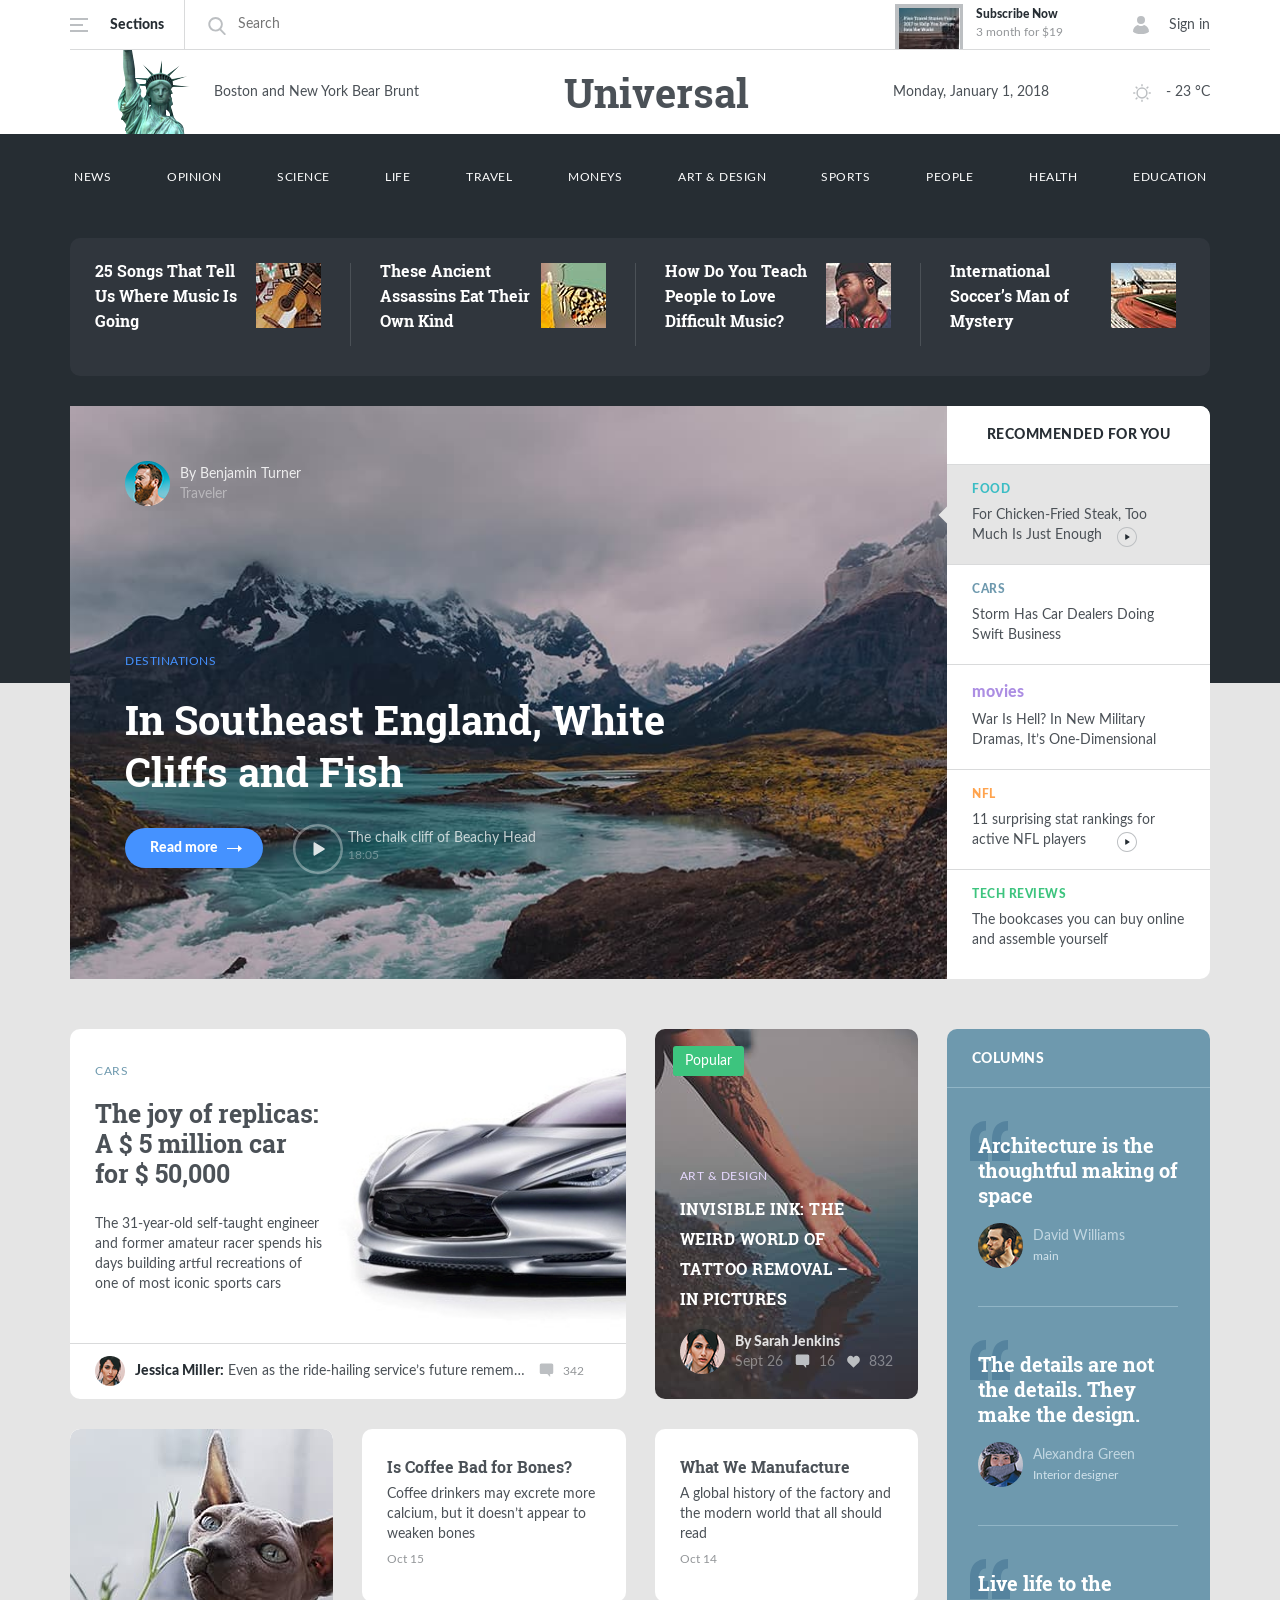
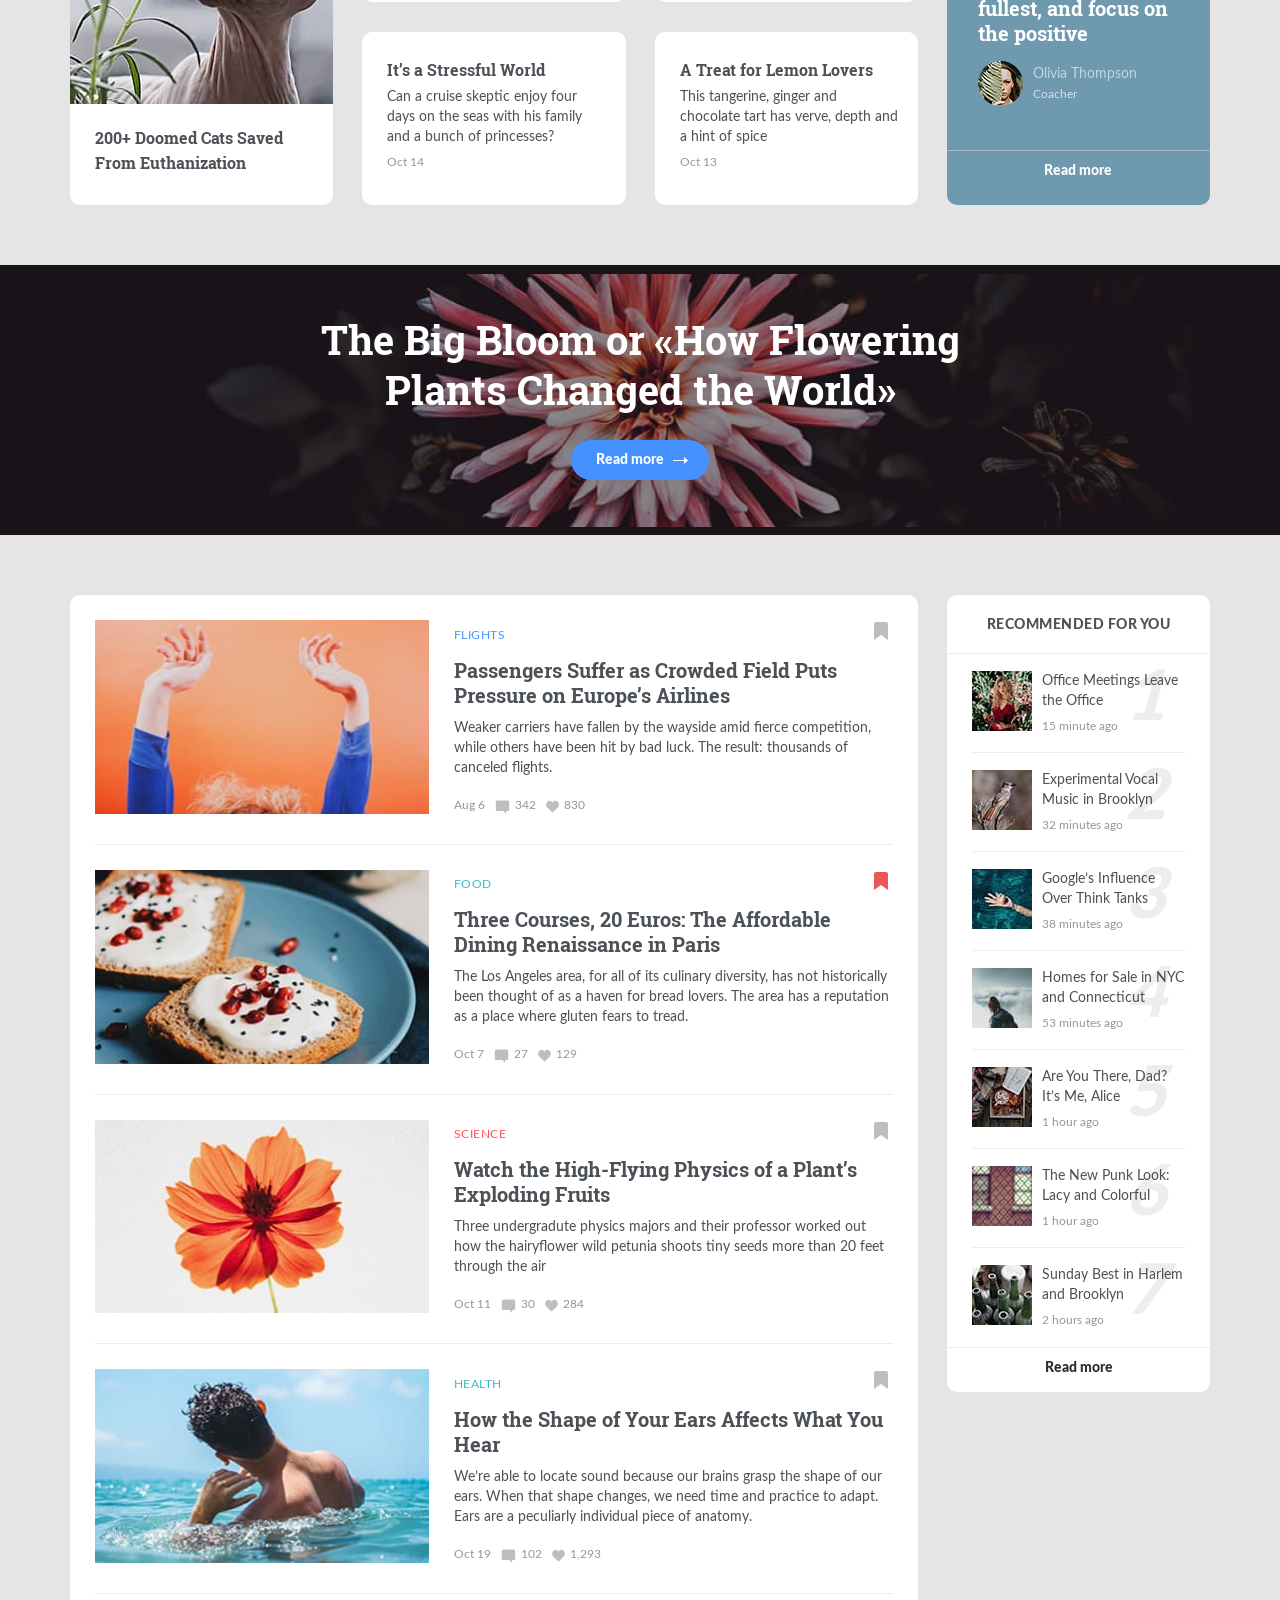
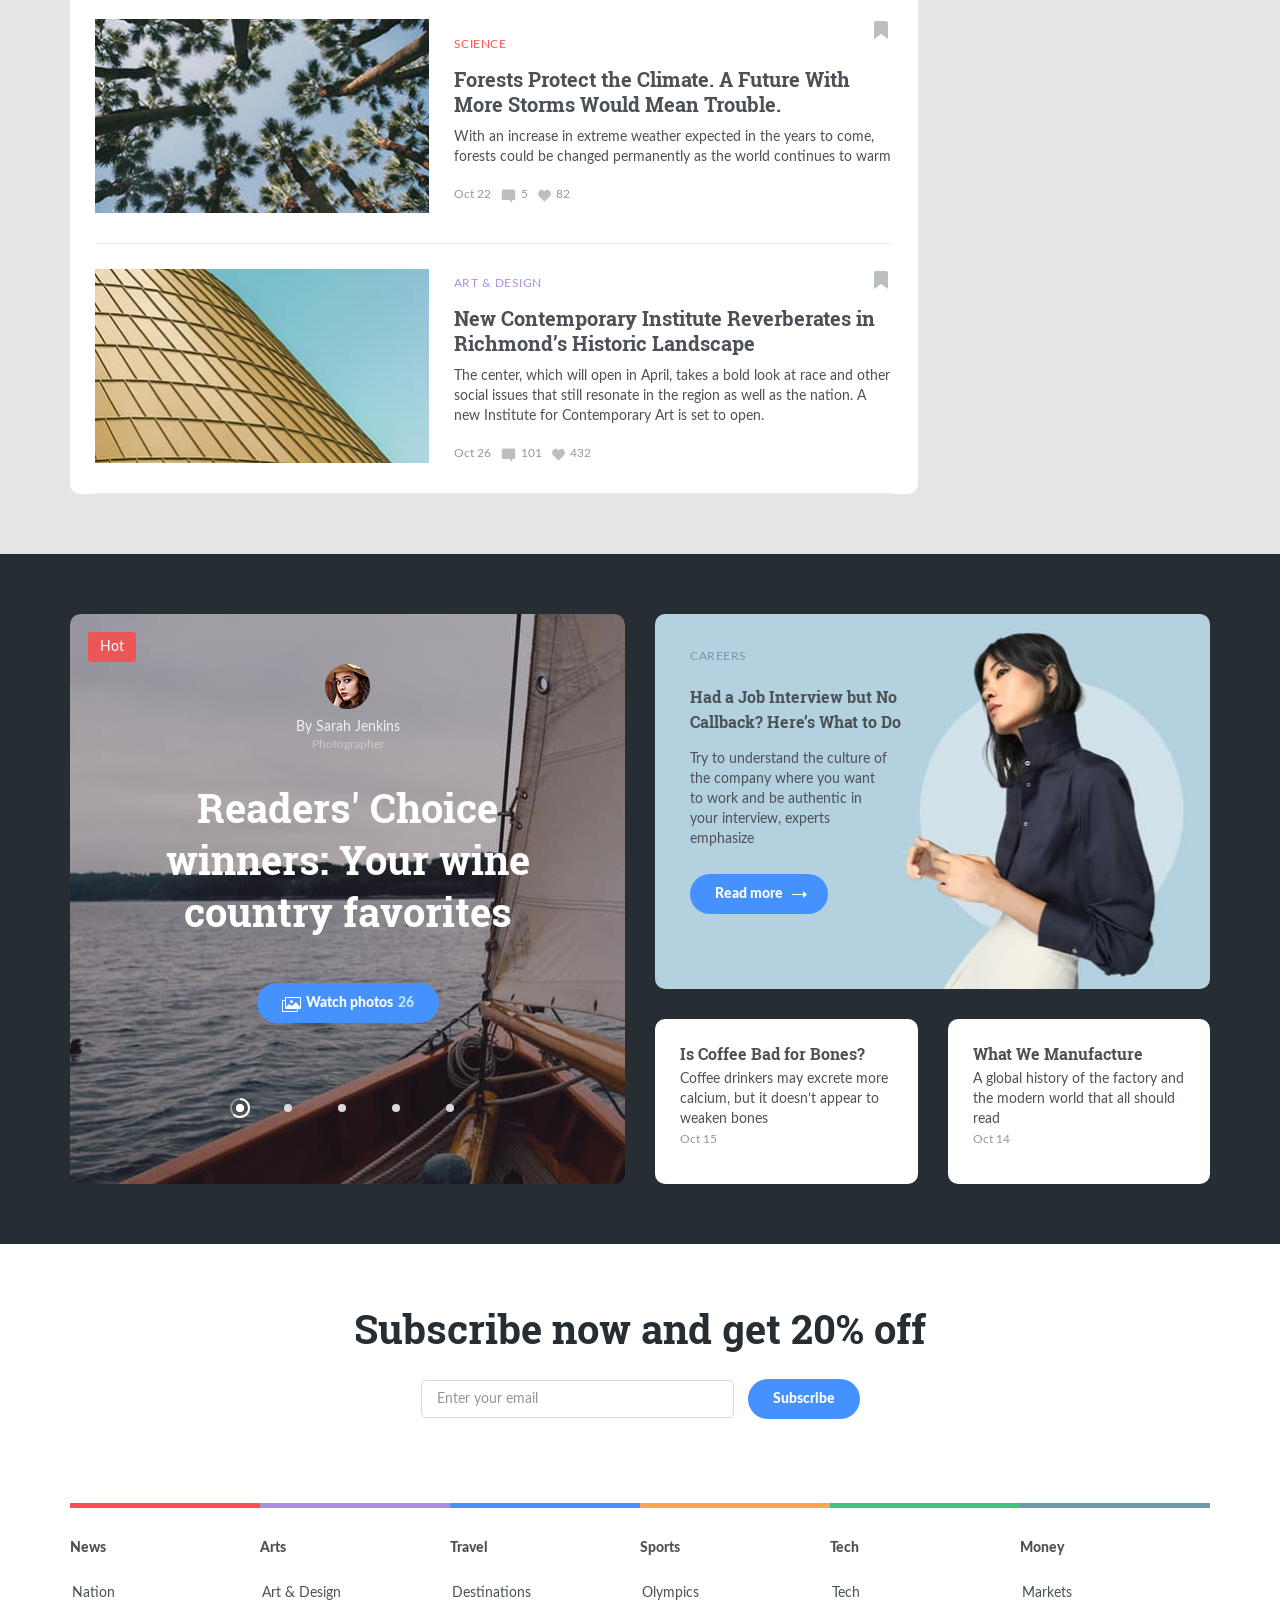
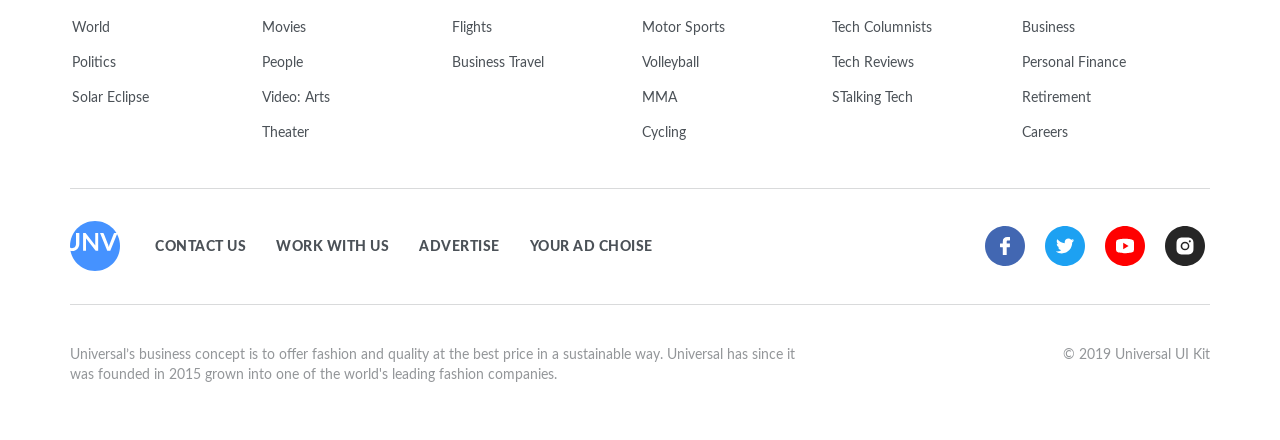
==== commit d8a93434: "Initial commit" ====
--- a/index.html
+++ b/index.html
@@ -88,31 +88,31 @@
 
 </header>
     <main class="main main--background-color">
-      <section class="main-hero">
+      <section class="hero">
   <div class="container">
-    <ul class="list-reset main-hero__list">
-      <li class="main-hero__item ">
-        <a href="#" class="main-hero__link">
-          <h2 class="main-hero__subtitle title">25 Songs That Tell Us Where Music Is Going</h2>
-          <img src="img/1-s.jpg" alt="A light gitar" class="main-hero__img">
+    <ul class="list-reset hero__list">
+      <li class="hero__item ">
+        <a href="#" class="hero__link">
+          <h2 class="title hero__subtitle ">25 Songs That Tell Us Where Music Is Going</h2>
+          <img src="img/1-s.jpg" alt="A light gitar" class="hero__img">
         </a>
       </li>
-      <li class="main-hero__item">
-        <a href="#" class="main-hero__link">
-          <h2 class="main-hero__subtitle title">These Ancient Assassins Eat Their Own Kind</h2>
-          <img src="img/2-s.jpg" alt="A baterfly on a flower" class="main-hero__img">
+      <li class="hero__item">
+        <a href="#" class="hero__link">
+          <h2 class="title hero__subtitle">These Ancient Assassins Eat Their Own Kind</h2>
+          <img src="img/2-s.jpg" alt="A baterfly on a flower" class="hero__img">
         </a>
       </li>
-      <li class="main-hero__item ">
-        <a href="#" class="main-hero__link">
-          <h2 class="main-hero__subtitle title">How Do You Teach People to Love Difficult Music?</h2>
-          <img src="img/3-s.jpg" alt="A dark man" class="main-hero__img">
+      <li class="hero__item ">
+        <a href="#" class="hero__link">
+          <h2 class="title hero__subtitle">How Do You Teach People to Love Difficult Music?</h2>
+          <img src="img/3-s.jpg" alt="A dark man" class="hero__img">
         </a>
       </li>
-      <li class="main-hero__item ">
-        <a href="#" class="main-hero__link">
-          <h2 class="main-hero__subtitle title">International Soccer’s Man of Mystery</h2>
-          <img src="img/4-s.jpg" alt="A big stadium" class="main-hero__img main-hero__img--transform">
+      <li class="hero__item ">
+        <a href="#" class="hero__link">
+          <h2 class="title hero__subtitle">International Soccer’s Man of Mystery</h2>
+          <img src="img/4-s.jpg" alt="A big stadium" class="hero__img hero__img--transform">
         </a>
       </li>
     </ul>
--- a/css/style.min.css
+++ b/css/style.min.css
@@ -1 +1 @@
-:root{--color-grey-primary:#4b5157;--color-grey-secondary:#262d33;--color-white:#fff;--color-white-opacity:rgba(255, 255, 255, 0.4);--color-blue:#4592ff;--color-green:#3dc47e;--color-greyblue:#6e99ae;--color-bluegreen:#3bbdc4;--color-grey-icon:#bcbfc2;--color-purple:#ac8ee3;--color-orange:#ffa34d;--color-red:#ff4f52;--color-red-accent:#eb5757;--color-back-dark:#262d33;--color-back-light:#e5e5e5;--color-border:#d9dadb;--color-grey:#d9dadb;--color-grey-span:#939699;--gap:3rem;--width-content:117rem;--font-size-primary:1.4rem;--font-size-secondary:1.6rem;--font-size-thirdy:1.2rem;--font-size-title:4rem;--font-size-title-secondary:2.5rem}*,::after,::before{box-sizing:inherit;margin:0;padding:0}body,html{height:100vh;scroll-behavior:smooth}html{font-size:62.5%}@media only screen and (max-width:75em){html{font-size:56.25%}}@media only screen and (max-width:56.25em){html{font-size:50%}}body{box-sizing:border-box;min-width:320px;height:100%;overflow-x:hidden;font-family:Lato,sans-serif;line-height:2rem;font-weight:400;font-style:normal;font-size:var(--font-size-primary);color:var(--color-grey-primary)}img{height:auto;max-width:100%;-o-object-fit:cover;object-fit:cover}a{text-decoration:none;color:inherit}.wrapper{min-height:100%;display:flex;flex-direction:column}.main{flex:1 0 auto}.btn-reset{border:none;padding:0;outline:0;background:0 0;display:inline-block;cursor:pointer}.container{max-width:var(--width-content);margin:0 auto;padding:0 15px}.list-reset{margin:0;padding:0;list-style:none}.hidden-checkbox{width:1px;height:1px;overflow:hidden;clip:rect(0,0,0,0);position:absolute}.checked{opacity:1}.author-block{display:flex;align-items:center}.author-block__info{margin-left:1rem}.author-block__info .name{color:var(--color-white);opacity:.85}.author-block__info span{font-size:12px;line-height:15px}@font-face{font-family:Lato;src:url(../fonts/Lato-Regular.woff2) format("woff2"),url(../fonts/Lato-Regular.woff) format("woff");font-weight:400;font-display:swap;font-style:normal}@font-face{font-family:Lato;src:url(../fonts/Lato-HeavyItalic.woff2) format("woff2"),url(../fonts/Lato-HeavyItalic.woff) format("woff");font-weight:900;font-display:swap;font-style:normal}@font-face{font-family:Lato;src:url(../fonts/Lato-Heavy.woff2) format("woff2"),url(../fonts/Lato-Heavy.woff) format("woff");font-weight:900;font-display:swap;font-style:normal}@font-face{font-family:"Roboto Slab";src:url(../fonts/RobotoSlab-Bold.woff2) format("woff2"),url(../fonts/RobotoSlab-Bold.woff) format("woff");font-weight:700;font-display:swap;font-style:normal}.bookmark{width:14px;height:18px;fill:#bcbfc2;transition:fill .3s}.man{width:16px;height:18px;fill:#bcbfc2}.man:hover{fill:var(--color-red-accent)}.sun{width:18px;height:18px}.search{width:18px;height:18px;fill:#bcbfc2}.search:hover{fill:var(--color-red-accent)}.video-icon{width:50px;height:50px;display:inline-block}.play{width:20px;height:20px}.comment{width:15px;height:14px;cursor:pointer}.heart{width:13px;height:13px}.heart-medium{width:18px;height:16px}.photo{width:19px;height:15px}.logo{width:50px;height:50px}.sotial-icon{width:40px;height:40px}.clock{width:15px;height:15px}.share{width:20px;height:20px}.svg--ops{fill:var(--color-white);opacity:.4;transform:translateY(0)}.bookmark-big{width:30px;height:30px}.home{width:20px;height:20px;transform:translateY(0)}.arrow-next,.arrow-prev{width:15px;height:7px;transform:translateY(0)}.sotial-icons{width:40px;height:40px}.eye{width:15px;height:10px}.fb-icon{width:10px;height:18px}.twit{width:18px;height:16px}.dots-icon{width:40px;height:40px}.pencil{width:18px;height:18px}.thumb{width:15px;height:13px;transform:translateY(0)}.load{width:15px;height:15px}svg{margin-right:5px;transform:translateY(2px)}svg path{fill:inherit}.title{font-family:"Roboto Slab",serif;line-height:2.5rem;font-weight:700;font-style:normal}.form__textarea{font-family:Lato,sans-serif;font-size:1.8rem;line-height:2rem;font-weight:400;font-style:normal;font-size:var(--font-size-primary);color:var(--color-grey-primary)}.top__right-title{line-height:15px;font-size:12px;font-weight:900;color:var(--color-grey-secondary)}.bottom__title{font-size:4rem}.cards__title,.comment-user__name,.main-hero__subtitle,.theme__subtitle{font-size:16px}.tabs__title{font-size:var(--font-size-primary);letter-spacing:.5px;text-transform:uppercase;color:var(--color-grey-secondary)}.subtitle{font-size:1.2rem;line-height:15px;letter-spacing:.5px;text-transform:uppercase}.aside-title,.contacts__link{text-transform:uppercase;font-size:var(--font-size-primary);font-style:normal;line-height:20px;font-weight:900;letter-spacing:.5px}.date{font-size:12px;line-height:15px;color:var(--color-grey-span)}.date--white{color:var(--color-white)}.date--white--ops{color:rgba(255,255,255,.85)}.number{font-size:7rem;line-height:5rem;font-weight:900;font-style:italic;color:var(--color-grey-secondary);opacity:.08}.slide__title,.tab-content__title{font-size:2.5rem;line-height:1.3;color:var(--color-white)}@media only screen and (min-width:23.4em){.slide__title,.tab-content__title{line-height:5rem;font-size:4rem}}.popular__aside-qout{font-size:2rem}.careers__title,.popular-card__title,.qout__text,.support__title{font-size:25px;line-height:30px}.careers__title--invert,.popular-card__title--invert,.qout__text--invert,.support__title--invert{font-size:16px;letter-spacing:.5px;text-transform:uppercase}.comments__title,.footer__title,.main-news__title{font-size:var(--font-size-title);line-height:50px}.author-info__name,.card__title,.form__label,.theme__title{font-size:2rem;line-height:2.5rem}.slide__author span{font-size:12px;line-height:15px;color:var(--color-white-opacity)}.herous__title{font-size:5.5rem;line-height:7rem}.comment-user__text,.herous__text{font-size:1.8rem;line-height:3rem}.qout__author-name{font-size:18px;line-height:30px;font-weight:400}.articles-top h3{font-family:"Roboto Slab";font-style:normal;font-weight:700;font-size:25px;line-height:30px}.slick-slider{position:relative;display:block;box-sizing:border-box;-webkit-touch-callout:none;-webkit-user-select:none;-moz-user-select:none;user-select:none;touch-action:pan-y;-webkit-tap-highlight-color:transparent}.slick-list{position:relative;overflow:hidden;display:block;margin:0;padding:0}.slick-list:focus{outline:0}.slick-list.dragging{cursor:pointer;cursor:hand}.slick-slider .slick-list,.slick-slider .slick-track{transform:translate3d(0,0,0)}.slick-track{position:relative;left:0;top:0;display:block;margin-left:auto;margin-right:auto}.slick-track:after,.slick-track:before{content:"";display:table}.slick-track:after{clear:both}.slick-loading .slick-track{visibility:hidden}.slick-slide{float:left;height:100%;min-height:1px;display:none}[dir=rtl] .slick-slide{float:right}.slick-slide img{display:block}.slick-slide.slick-loading img{display:none}.slick-slide.dragging img{pointer-events:none}.slick-initialized .slick-slide{display:block}.slick-loading .slick-slide{visibility:hidden}.slick-vertical .slick-slide{display:block;height:auto;border:1px solid transparent}.slick-arrow.slick-hidden{display:none}.header{background:var(--color-white)}.popular{background:var(--color-back-light);padding:3rem 0 6rem}.notes{background:var(--color-back-light);padding-bottom:6rem}.hot{background:var(--color-grey-secondary);padding:6rem 0}.herous{background:url(../img/hero-2.jpg) center/cover no-repeat;padding:6.3rem 0 7.2rem}@media only screen and (min-width:112.5em){.herous{height:80vh;height:80dvh}}.note{background:var(--color-back-light);padding:6rem 0}.comments{padding:9rem 0 3rem}.main-hero{padding:3rem 0 2rem;--color-bg:#30363d;background-image:linear-gradient(to bottom,#262d33 60%,#e5e5e5 40%)}.main-hero__list{background:var(--color-bg);padding:2.5rem 2.5rem 3rem;border-radius:10px}@media only screen and (min-width:37.5em){.main-hero__list{display:grid;grid-template-columns:repeat(2,1fr);gap:3rem}}.main-hero__item{position:relative;cursor:pointer}@media only screen and (max-width:75em){.main-hero__item{margin-bottom:2.5rem}}@media only screen and (min-width:64.5em){.main-hero__list{display:grid;grid-template-columns:repeat(4,1fr);-moz-column-gap:5rem;column-gap:5rem}.main-hero__item:not(:last-child)::after{content:"";position:absolute;width:1px;height:100%;top:0;right:-2.1rem;background:var(--color-grey-primary)}}.main-hero__link{display:grid;grid-template-columns:3fr 1fr}@media only screen and (min-width:64.5em){.main-hero__link{grid-template-columns:16.1rem 6.5rem}.recomend{max-height:570px}}.main-hero__subtitle{color:var(--color-white);margin-top:-5px;max-width:16rem}.main-news{margin-top:6rem;background:url(../img/bg.jpg) center/cover no-repeat,center/cover no-repeat #191218;padding:5rem 0 5.5rem;text-align:center}@media only screen and (min-width:75em){.main-news{background-size:contain}}.main-news__title{color:var(--color-white);margin:0 auto 25px;max-width:655px}.recomend{display:grid;grid-template-columns:10fr 3fr;background:var(--color-white);border-radius:10px;margin-top:3rem;box-shadow:1px 2px 5px rgba(217,218,219,.8)}@media only screen and (max-width:37.5em){.recomend{display:flex;flex-wrap:wrap;max-height:1010px}}.tab-content{display:block;position:relative;overflow:hidden;max-height:inherit}.tab-content__item{display:none;transition:.3s}.tab-content__item.active{display:block}.tab-content__info span{color:var(--color-white-opacity)}.tab-content__content{position:absolute;top:5.5rem;left:5.5rem;display:flex;flex-direction:column;justify-content:space-between}.tab-content__img{background-size:cover;max-width:877px;overflow:hidden;max-height:500px}.tab-content__author{margin-bottom:14.9rem}.tab-content__text{color:var(--color-blue);margin-bottom:2.5rem}.tab-content__title{max-width:598px;margin-bottom:4.5rem}.tab-content__btns{display:flex;flex-wrap:wrap}.tab-content__video-link{margin-left:3rem;color:var(--color-white);opacity:.85;display:flex}.tab-content__btn{margin-bottom:4rem}.tabs{display:flex;flex-direction:column;padding-top:19px;cursor:pointer}@media only screen and (max-width:37.5em){.tab-content__content{left:3.5rem}.tabs{width:calc(100dvw - var(--gap))}}.tabs__title{padding-left:25px;padding-bottom:19px}.tabs__tab{grid-column:1/-1;position:relative;padding:1.8rem 2.5rem 1.9rem;transition:.3s}.tabs__tab:last-child{padding-bottom:28px}.tabs__tab::before{content:"";position:absolute;width:100%;height:1px;background:var(--color-grey);left:0;top:0}.tabs__tab.active{background:var(--color-back-light)}.tabs__tab.active::after{content:"";position:absolute;width:0;height:0;border-style:solid;border-width:10px 16px 14px 0;border-color:transparent #e5e5e5 transparent transparent;left:-16px;top:50%;transform:translateY(-50%)}.tabs__tab-title{margin-bottom:8px}.tabs__tab-title--bluegreen{color:var(--color-bluegreen)}.tabs__tab-title--green{color:var(--color-green)}.tabs__tab-title--greyblue{color:var(--color-greyblue)}.tabs__tab-title--orange{color:var(--color-orange)}.tabs__tab-title--purple{color:var(--color-purple)}.tabs__tab-link{padding:2px;width:20px;height:20px;-o-object-fit:cover;object-fit:cover;margin-left:1rem;margin-top:-2rem;shape-outside:circle(50%);float:right;border-radius:100%}.video__link>*{transform:translateY(-4px)}.popular{display:block}.popular__main{row-gap:var(--gap);-moz-column-gap:calc(var(--gap) - 1px);column-gap:calc(var(--gap) - 1px);display:grid;grid-template-columns:repeat(auto-fit,minmax(263px,1fr))}.popular__aside{background:var(--color-greyblue);display:flex;flex-direction:column;align-items:center;justify-content:space-between;position:relative}.popular__aside::before{content:"";position:absolute;width:100%;height:1px;background:var(--color-grey);opacity:.5;left:0;top:60px;z-index:1}.popular__aside-item{position:relative}.popular__aside-item:not(:last-child)::after{content:"";position:absolute;width:80%;height:1px;background:var(--color-grey);opacity:.5;left:25px;bottom:0;z-index:3}.popular__aside-content{padding:4.5rem 2.5rem 4.4rem;position:relative}.popular__aside-content::before{content:"";background-image:url("data:image/svg+xml,%3Csvg width='40' height='40' viewBox='0 0 40 40' fill='none' xmlns='http://www.w3.org/2000/svg'%3E%3Cpath fill-rule='evenodd' clip-rule='evenodd' d='M8.88889 19.1111V22H18V40H0.000443419L0 19.1111C0 12.2287 1.99228 6.53084 5.92097 3.3333C8.63869 1.12146 11.933 0 16 0V9.47368C13.7922 9.47368 8.88889 10.3574 8.88889 19.1111ZM30.8889 19.1111V22H40V40H22V19.1111C22 12.2287 23.7701 6.53084 27.6988 3.3333C30.4165 1.12146 33.933 0 38 0V9.47368C35.7922 9.47368 30.8889 10.3574 30.8889 19.1111Z' fill='%2355839E'/%3E%3C/svg%3E");background-repeat:no-repeat;position:absolute;width:40px;height:40px;left:1.7rem;top:3.3rem;z-index:1}.popular__aside .qout-info{color:#d1e2eb}.popular__aside .qout-info__name{color:currentColor}.popular__aside-title{padding:20px 25px 19px;color:var(--color-white);align-self:flex-start}.popular__aside-qout{position:relative;max-width:200px;margin-bottom:15px;z-index:3}.popular__aside-link{color:var(--color-white)}.popular__aside-link--btn{display:block;text-align:center;position:relative;padding-top:1.1rem}.popular__aside-link--btn::after{content:"";position:absolute;width:100%;height:1px;background:var(--color-grey);opacity:.5;top:0;left:0;z-index:1}.popular-card{background:var(--color-white);border-radius:10px;overflow:hidden;position:relative}.popular-card:nth-child(1){padding-right:0;grid-column:span 2}.popular-card:nth-child(2){background-image:url(../img/art-3.jpg);background-size:cover;display:flex;flex-direction:column;justify-content:space-between;align-items:flex-start}.popular-card:nth-child(3){background:var(--color-greyblue);grid-row:span 3;padding-bottom:1.4rem}.popular-card:nth-child(4){grid-row:span 2}.popular-card__top{justify-content:space-between}@media only screen and (max-width:37.5em){.popular-card:nth-child(1){grid-column:span 1}.popular-card__top{flex-direction:column}}.popular-card__content{display:flex;flex-direction:column;align-items:flex-start;padding-left:25px;padding-bottom:49px;padding-top:35px}.popular-card__content--bottom{padding-bottom:25px;justify-content:flex-end}.popular-card__subtitle{margin-bottom:2rem;color:var(--color-greyblue)}.popular-card__subtitle--purple{color:#e7d9ff;margin-bottom:1rem}.popular-card__title{max-width:225px;margin-bottom:25px}.popular-card__title--invert{color:var(--color-white);margin-bottom:15px;max-width:190px}.popular-card__img{border-top-right-radius:10px}.popular-card__text{max-width:228px;margin-right:-5px;z-index:1}.popular-card__text--margin{margin-bottom:5px}.popular-card__author--line{padding-top:12px;position:relative;padding-bottom:13px}.popular-card__author--line img{padding-left:25px}.popular-card__author--line::before{content:"";position:absolute;width:100%;height:1px;background:var(--color-grey);left:0;top:0;z-index:1}.popular-card__author-info{margin-left:1rem}.popular-card__author-info .data{color:var(--color-white-opacity);margin-right:.8rem}.popular-card__author--span{color:var(--color-grey-primary);margin-right:1rem}.popular-card__author--light{color:#939699}.popular-card__author-name--dark{display:inline-block;color:var(--color-grey-secondary)}.popular-card__author-name--white{color:var(--color-white);opacity:.85;display:block}.popular-card__accent{display:inline-block;border-radius:3px;padding:5px 12px;color:var(--color-white);background:var(--color-green);margin-left:18px;margin-top:17px}.popular-card--small-content{padding:25px 25px 30px}.popular-card__image{width:100%;border-top-left-radius:10px;border-top-right-radius:10px}.popular-card__item-title{margin-bottom:5px}.popular-card__item-title--center{padding:15px 25px 30px;margin:0}.notes-flex{display:flex;gap:29px;align-items:flex-start}@media only screen and (max-width:56.25em){.notes-flex{flex-wrap:wrap;justify-content:center;row-gap:2.5rem}}.big-block{background:var(--color-white);border-radius:10px;flex-basis:848px;flex-grow:9999}.card{padding:25px;position:relative;align-items:center;gap:2.5rem;row-gap:0}@media only screen and (max-width:37.5em){.card{flex-wrap:wrap;justify-content:center;row-gap:2.5rem}}.card::after{content:"";position:absolute;width:100%;height:1px;background:var(--color-grey);opacity:.5;left:25px;bottom:0}.card__content{flex-basis:442px}.card__subtitle{margin-bottom:1.5rem}.card__subtitle--blue{color:var(--color-blue)}.card__subtitle--bluegreen{color:var(--color-bluegreen)}.card__subtitle--red{color:var(--color-red)}.card__subtitle--purple{color:var(--color-purple)}.card__label{position:absolute;top:2.5rem;right:2.5rem}.card__input:checked~.bookmark{fill:var(--color-red-accent)}.card__title{margin-bottom:1rem;max-width:390px}.card__text{margin-bottom:2rem}.card .date{color:var(--color-grey-span)}.aside-block{background:var(--color-white);border-radius:10px;padding:20px 0 14px;flex-basis:263px;flex-grow:1}.aside{display:flex;flex-direction:column;padding:0 25px;position:relative}.aside__item{padding:17px 0;flex-grow:1;position:relative;cursor:pointer}.aside__item:not(:last-child)::after{content:"";position:absolute;width:100%;height:1px;background:var(--color-grey);opacity:.5;left:0;bottom:0}.aside__item-img{width:60px;height:60px}.aside__title{padding-bottom:19px;text-align:center;position:relative}.aside__title::after{content:"";position:absolute;width:100%;height:1px;background:var(--color-grey);opacity:.5;left:0;bottom:0}.aside__item-text{margin-bottom:5px}.aside__item-info{margin-left:1rem}.aside .number{position:absolute;right:19px;top:20px}.aside__item-btn{display:block;padding-top:11px;text-align:center;position:relative}.aside__item-btn::before{content:"";position:absolute;width:100%;height:1px;background:var(--color-grey);opacity:.5;left:0;top:0}.hot-grid{display:flex;flex-direction:column;-moz-column-gap:30px;column-gap:30px;row-gap:30px;max-width:1170px}.hot__slider{grid-column:1/-1;grid-row:1/3}.hot__item{max-width:100%;padding:25px 25px 30px;border-radius:10px;background:var(--color-white)}@media only screen and (min-width:600px){.hot-grid{display:grid;grid-template-columns:repeat(4,1fr);justify-content:center;justify-items:center}.hot__item--child-one{grid-column:1/3;max-width:263px}}@media only screen and (min-width:1200px){.hot-grid{grid-template-columns:repeat(4,1fr)}.hot__slider{grid-column:1/3}.hot__item--child-one{grid-column:3/4}}@media only screen and (min-width:600px){.hot__item--child-two{max-width:263px;grid-column:3/5}}@media only screen and (min-width:1200px){.hot__item--child-two{grid-column:4/5}}.hot__item--background{padding:0;position:relative;border-radius:10px;overflow:hidden;grid-column:1/3;max-width:100%;max-width:555px}@media only screen and (min-width:600px){.hot__item--background{grid-column:1/-1}}@media only screen and (min-width:1200px){.hot__item--background{grid-column:3/5}}.hot__content{position:absolute;display:flex;flex-direction:column;align-items:flex-start;padding-left:20px;padding-top:17px;z-index:3}.hot__subtitle{margin-bottom:1rem;color:var(--color-greyblue)}@media only screen and (min-width:600px){.hot__content{padding-left:35px}.hot__subtitle{margin-bottom:2rem}}.hot__title{margin-bottom:1rem;max-width:40rem}@media only screen and (min-width:600px){.hot__title{max-width:215px;margin-bottom:1.5rem}}.hot__text{max-width:40rem;margin-bottom:2.5rem}@media only screen and (min-width:600px){.hot__text{max-width:20rem}}.hot__item-text{margin-bottom:1rem}.top{padding-top:7px;padding-bottom:7px;border-bottom:1px solid var(--color-border);position:relative}.top::after{display:none}@media only screen and (min-width:43.75em){.tab-content__img{max-height:100%}.top{display:flex;justify-content:space-between;align-items:center}.top::after{content:"";position:absolute;width:1px;height:100%;background:var(--color-border);top:0;display:block;left:11.4rem}}.top__left{margin-bottom:2rem;display:flex;justify-content:space-between}.top__left span{position:absolute;left:2rem;font-weight:900;display:inline-block;margin-left:2rem;color:var(--color-grey-secondary);padding-right:25px}.top__form{position:relative;display:inline-block;margin-left:0}.top__form-btn{width:20px;height:20px;display:inline-block;position:absolute;right:0}@media only screen and (min-width:43.75em){.top__left{justify-content:center;align-items:center}.top__form{margin-left:2.5rem;left:100px}.top__form-btn{left:0}}.top__form-svg{position:absolute;left:0;top:2px}.top__form-input{border:none;width:0%;color:#939699;padding:5px 0 5px 30px;outline:0;transition:.3s cubic-bezier(.215,.61,.355,1)}v .top__form-input::-moz-placeholder{color:#939699}v .top__form-input::placeholder{color:#939699}.top__form-input.active{width:100%}.top__right{display:flex;justify-content:space-between}.top__right-box{display:none}@media only screen and (min-width:43.75em){.top__form-input{width:100%}.top__right-box{border:2px solid #bcbfc2;border-bottom:none;background:#bcbfc2;margin-right:13px;position:relative;bottom:-6px;display:block}}.top__right-img{display:none}@media only screen and (min-width:43.75em){.top__right-img{padding:2px 1px 0 2px;display:block}}.top__right-link{cursor:pointer}.top__right-btn{position:relative;padding-left:2rem;gap:10px;color:var(--color-grey-primary)}.top__right-btn svg{margin-right:1rem}.bottom{display:grid;place-items:start;-moz-column-gap:2rem;column-gap:2rem;grid-template-columns:1fr 1fr;padding-inline:1rem;position:relative}@media only screen and (min-width:37.5em){.top__right-link{margin-right:50px}.bottom{grid-template-columns:repeat(3,1fr);padding-inline:2.5rem}}@media only screen and (min-width:43.75em){.bottom{display:flex;justify-content:space-between;align-items:center;flex-wrap:nowrap;padding-inline:0}.bottom__logo{margin-left:3rem}}.bottom .child--one{grid-column:1/2}.bottom .child--two{display:none}.bottom .child--three{grid-column:2/3;align-self:center}.bottom .child--four{padding:1rem}@media only screen and (min-width:37.5em){.bottom .child--two{grid-row:2/3;display:block}.bottom .child--three{grid-column:3/4}.bottom .child--four{grid-column:3/4;padding:0}.bottom .child--five{grid-column:3/4}}.bottom .child--five{display:flex;gap:10px;justify-self:end}.bottom span{color:var(--color-grey-primary)}.bottom__date{margin-right:-3rem}.footer{padding:3rem 0}@media only screen and (min-width:43.75em){.bottom span{margin-left:-13rem}.footer{padding:6rem 0 5.5rem}}.footer__title{text-align:center;margin-bottom:2.5rem;color:var(--color-grey-secondary)}.footer__form-group{display:block;text-align:center;margin-bottom:7rem}.footer__form-group>:first-child{margin-bottom:1.5rem}.footer__form-group .input{max-width:31.3rem;outline:0;width:100%;padding:1rem 1rem 1rem 1.5rem;color:var(--color-grey-span);border:1px solid var(--color-border);border-radius:5px;margin-right:1rem}.footer__form-group .input::-moz-placeholder{color:var(--color-grey-span)}.footer__form-group .input::placeholder{color:var(--color-grey-span)}.footer__list{display:grid;grid-template-columns:repeat(auto-fit,minmax(min(100%,190px),1fr));grid-template-columns:repeat(6,1fr)}@media only screen and (max-width:37.5em){.footer__form-group{max-width:100%;margin-bottom:5rem}.footer__form-group .input{max-width:100%}.footer__list{grid-template-columns:repeat(3,1fr)}}@media only screen and (max-width:23.4em){.footer__list{grid-template-columns:repeat(2,1fr)}}.footer__list>*{margin-bottom:3rem;padding-top:3rem}.footer__item--purple{border-top:5px solid var(--color-purple)}.footer__item--blue{border-top:5px solid var(--color-blue)}.footer__item--orange{border-top:5px solid var(--color-orange)}.footer__item--green{border-top:5px solid var(--color-green)}.footer__item--greyblue{border-top:5px solid var(--color-greyblue)}.footer__item--red{border-top:5px solid var(--color-red)}.footer__item-title{margin-bottom:2.5rem}.list__item{margin-bottom:1.5rem;will-change:transform;transition:.3s}.list__item:hover{transform:translateY(-2px)}.list__item>*{transition:.3s;padding:2px}.list__item>:hover{box-shadow:2px 2px 4px rgba(217,218,219,.8),-2px 0 4px rgba(217,218,219,.8)}.contacts{display:flex;align-items:center;padding:3rem 0 2.9rem;border-bottom:1px solid var(--color-border);border-top:1px solid var(--color-border)}@media only screen and (max-width:900px){.contacts{flex-wrap:wrap}}@media only screen and (max-width:600px){.contacts{display:block}}.contacts__list{display:flex;align-items:center;justify-content:center;gap:3rem;margin-right:3rem}.contacts__list>*{transition:.3s}.contacts__list>:hover:not(:first-child){box-shadow:1px 1px 3px rgba(0,0,0,.2),-1px 0 3px rgba(0,0,0,.2);transform:translateY(-2px)}@media only screen and (max-width:600px){.contacts__list{display:block}.contacts__list:not(:last-child)>*{margin-bottom:3rem}}.contacts__sotial-list{margin-left:auto;gap:1.5rem}@media only screen and (max-width:900px){.contacts__sotial-list{margin-left:0}}.copyright{padding-top:4rem}@media only screen and (min-width:64.5em){.copyright{display:flex;justify-content:space-between}}.copyright>*{display:block;color:var(--color-grey-span)}.copyright__text{max-width:75rem;margin-bottom:1rem}@media only screen and (max-width:1100px){.page__mask{display:block;width:100%;height:500vh;background-color:rgba(115,103,190,.5);position:absolute;top:0;left:0;z-index:9;transition:.3s ease-in-out}}.navigation{display:none;background:var(--color-back-dark);width:100%;position:absolute;top:0;left:0;will-change:transform;transform:translateX(-100%);transition:2s cubic-bezier(.68,-.55,.265,1.55);z-index:999}.navigation.active{display:block;transform:translateX(0);border-bottom-right-radius:10px}@media only screen and (min-width:37.5em){.navigation{width:50%}}@media only screen and (min-width:64.5em){.copyright__text{margin-bottom:0}.navigation{width:100%;display:block;transform:translateX(0);position:relative}}.navigation__list{display:block;display:flex;flex-direction:column;align-items:center;justify-content:flex-start;background:var(--color-back-dark);padding:25px 0 18px;border-bottom-right-radius:10px;transition:2s cubic-bezier(.215,.61,.355,1)}@media only screen and (min-width:64.5em){.navigation__list{border-bottom-right-radius:0;display:flex;flex-direction:row;justify-content:space-between;align-items:center;margin-left:0}}.navigation__item{display:block;margin-bottom:3rem;transition:.3s;padding:3px;will-change:transform}.navigation__item:not(:last-child){margin-right:42px}.navigation__item:hover{box-shadow:1px 1px 3px rgba(0,0,0,.5),-1px 0 3px rgba(0,0,0,.9);box-shadow:1px 1px 3px rgba(217,218,219,.3);transform:translateY(-2px) rotate(-2deg)}.navigation__link{color:var(--color-white);text-transform:uppercase;letter-spacing:.5px;padding:0 1px;font-size:2rem}@media only screen and (min-width:64.5em){.navigation__item{margin-bottom:0;display:inline-block}.navigation__link{font-size:1.2rem}.burger{-webkit-user-select:none;-moz-user-select:none;user-select:none;pointer-events:none}}.burger{cursor:pointer;display:block;position:relative;width:13px;height:2px;background:var(--color-grey-icon);top:7px;z-index:1000;transition:.3s cubic-bezier(.215,.61,.355,1)}.burger::after,.burger::before{content:"";position:absolute;left:0;top:-6px;background:var(--color-grey-icon);width:18px;height:2px;transition:.3s cubic-bezier(.215,.61,.355,1)}.burger::after{top:6px}.burger.active{background:0 0}.burger.active::after,.burger.active::before{content:"";position:absolute;left:0;top:3px;background:var(--color-grey-icon);width:18px;height:2px;transition:.3s cubic-bezier(.215,.61,.355,1)}.burger.active::after{transform:rotate(-45deg)}.burger.active::before{transform:rotate(45deg)}@media only screen and (min-width:43.75em){.burger{top:0}}.herous__mark{position:relative;top:12rem}.herous__content{grid-column:1/-1;display:flex;flex-direction:column}@media only screen and (min-width:64.5em){.herous__content{grid-column:2/9}}.herous__subtitle{color:var(--color-blue);margin-bottom:5.2rem}.herous__title{color:var(--color-white);margin-bottom:3rem}.herous__text{color:var(--color-white);opacity:.85;margin-bottom:6rem}.herous__pagination{grid-row:1/2;grid-column:1/4;margin-right:2rem}.pagination{display:flex;gap:calc(var(--gap) - 1.5rem)}@media only screen and (min-width:64.5em){.herous__pagination{grid-column:9/-1}.pagination{gap:var(--gap)}}.pagination__item{display:flex;align-items:center;gap:5px}.pagination__span{color:var(--color-white)}.articles-top__content-grid{align-items:start}.articles-top__content{grid-column:1/-1;padding-top:6rem}@media only screen and (min-width:43.75em){.articles-top__content{grid-column:1/5}}@media only screen and (min-width:64.5em){.articles-top__content{grid-column:1/7}}@media only screen and (min-width:75em){.articles-top__content{grid-column:2/9}}.articles-top__content p{margin-bottom:3rem;font-size:1.8rem;line-height:3rem;max-width:607px;width:100%}.articles-top__content .start::first-letter{font-size:100px;padding-top:3rem;margin:5px 10px 10px -5px;color:var(--color-blue);float:left}.articles-top__content h3{margin-bottom:3rem}.articles-top__content--size{padding:2rem 0 0}.articles-top__note{grid-column:1/-1;margin-bottom:3rem}@media only screen and (min-width:43.75em){.articles-top__note{grid-column:5/8;margin-bottom:0}}@media only screen and (min-width:64.5em){.articles-top__note{grid-column:8/11}}@media only screen and (min-width:75em){.articles-top__note{grid-column:10/13}}.articles-top__tags{grid-column:1/-1}@media only screen and (min-width:43.75em){.articles-top__tags{grid-column:1/5}}@media only screen and (min-width:64.5em){.articles-top__tags{grid-column:1/7}}@media only screen and (min-width:75em){.articles-top__tags{grid-column:2/9}}.articles-top__support{align-items:center;grid-column:1/-1}@media only screen and (min-width:43.75em){.articles-top__support{grid-column:1/6}.theme{top:-80px}}@media only screen and (min-width:64.5em){.articles-top__support{grid-column:1/7}}@media only screen and (min-width:75em){.articles-top__support{grid-column:2/9}}.support{padding:3rem 0 9rem;position:relative}.support::before{position:absolute;content:"";width:100%;height:1px;background:var(--color-grey);top:0;left:0}.support__title{margin-bottom:2.5rem;color:var(--color-grey-secondary)}.support__list{display:flex;align-items:center;flex-wrap:wrap;gap:1rem}.support__link .support__icon--left{margin-right:1rem}.support__link .date--white{margin-left:.5rem}.qout{margin-bottom:-1.5rem}.qout__content{display:flex;flex-direction:column;align-items:center;gap:var(--gap)}.qout__text{color:var(--color-grey-secondary);max-width:45.8rem;order:2;position:relative}.qout__text::before{content:"";position:absolute;width:70px;height:70px;background-image:url("data:image/svg+xml,%3Csvg width='70' height='70' viewBox='0 0 70 70' fill='none' xmlns='http://www.w3.org/2000/svg'%3E%3Cpath fill-rule='evenodd' clip-rule='evenodd' d='M15.5556 33.4444V38.5H31.5V70H0.000775983L0 33.4444C0 21.4003 3.48649 11.429 10.3617 5.83328C15.1177 1.96256 20.8827 0 28 0V16.5789C24.1364 16.5789 15.5556 18.1255 15.5556 33.4444ZM54.0556 33.4444V38.5H70V70H38.5V33.4444C38.5 21.4003 41.5976 11.429 48.4728 5.83328C53.2288 1.96256 59.3827 0 66.5 0V16.5789C62.6364 16.5789 54.0556 18.1255 54.0556 33.4444Z' fill='%23C5E4FC'/%3E%3C/svg%3E%0A");background-repeat:no-repeat;left:-20px;top:-30px;z-index:-1}.qout__author{text-align:center;order:1}@media only screen and (min-width:37.5em){.qout__content{flex-direction:row;align-items:start}.qout__text{order:1}.qout__author{order:2;text-align:left}}.qout__author-name{margin-bottom:3px;color:var(--color-grey-primary)}.qout__position{color:var(--color-grey-span)}.tags{padding-bottom:3rem}.tags__list{display:flex;flex-wrap:wrap;gap:1rem}.tags__item{padding:5px 15px;border:1px solid var(--color-grey);border-radius:5px}.tags__link{color:var(--color-grey-secondary)}.theme{align-self:end;position:relative}.theme__title{color:var(--color-grey-secondary);margin-bottom:2rem}.theme__subtitle{color:var(--color-grey-secondary);margin-bottom:5px}.theme__text{margin-bottom:2rem}.author{display:flex;flex-direction:column;align-items:center;background:var(--color-white);border:1px solid var(--color-grey);border-radius:10px;position:relative}.author::before{position:absolute;content:"";width:100%;height:1px;background:var(--color-grey);bottom:45px;left:0}.author-info{padding:3.5rem 0 3.4rem;display:flex;flex-direction:column;align-items:center;justify-content:center}.author-info__img{margin-bottom:1.5rem}.author-info__name{margin-bottom:5px}.author-info__position{margin-bottom:1.5rem}.author-info__num{margin-bottom:2.5rem;color:var(--color-grey-secondary)}.author__link{padding:1.2rem 0 1.3rem;color:var(--color-grey-secondary)}.cards__list{justify-content:center;align-items:center}.cards__list>*{margin-bottom:3rem}@media only screen and (min-width:37.5em){.cards__list{display:grid;-moz-column-gap:calc(var(--gap) - 1px);column-gap:calc(var(--gap) - 1px);grid-template-columns:repeat(auto-fit,minmax(min(200px,100%),1fr))}}.cards__item .info{gap:1rem}.cards__content>:not(:last-child){margin-bottom:1.5rem}.cards__img{border-radius:10px;width:100%}@media only screen and (min-width:43.75em){.theme__subtitle{max-width:20rem}.theme__text{max-width:26.9rem}.author{position:relative;top:-10rem}.cards__list{grid-template-columns:repeat(auto-fit,minmax(min(263px,100%),1fr))}.cards__img{max-width:263px}}.cards__title{max-width:263px}.carusel{position:relative}.carusel__img{border-top-left-radius:10px;border-top-right-radius:10px}.carusel__desc{display:flex;align-items:center;position:relative;top:-5px;overflow:hidden;border:1px solid var(--color-grey);border-top:none;border-bottom-left-radius:10px;border-bottom-right-radius:10px}.carusel__text{display:none}@media only screen and (min-width:43.75em){.carusel__text{padding-inline:35px;display:block}.carusel__author{margin-left:auto;padding:12px 35px 13px 30px;position:relative}.carusel__author::before{content:"";position:absolute;left:0;top:0;height:100%;width:1px;background:var(--color-grey)}}.carusel__author{display:flex;align-items:center;gap:1rem;padding:12px 35px 13px 30px}.slick-arrow{position:absolute;top:50%;transform:translateY(-50%);z-index:1;border:none;background:0 0;padding:0;cursor:pointer;font-size:0}.slick-prev{left:15px}.slick-prev::before{content:"";width:30px;height:30px;display:table;background-image:url("data:image/svg+xml,%3Csvg width='60' height='60' viewBox='0 0 60 60' fill='none' xmlns='http://www.w3.org/2000/svg'%3E%3Cpath opacity='0.4' fill-rule='evenodd' clip-rule='evenodd' d='M30 60C46.5685 60 60 46.5685 60 30C60 13.4315 46.5685 0 30 0C13.4315 0 0 13.4315 0 30C0 46.5685 13.4315 60 30 60ZM25.3052 30L32.7203 37.3779C33.0932 37.749 33.0932 38.3506 32.7203 38.7217C32.3474 39.0928 31.7429 39.0928 31.37 38.7217L23.2797 30.6719C22.9068 30.3008 22.9068 29.6992 23.2797 29.3281L31.37 21.2783C31.7429 20.9072 32.3474 20.9072 32.7203 21.2783C33.0932 21.6494 33.0932 22.251 32.7203 22.6221L25.3052 30Z' fill='white'/%3E%3C/svg%3E%0A");background-repeat:no-repeat;background-size:cover}@media only screen and (min-width:43.75em){.slick-prev{left:35px}.slick-prev::before{width:60px;height:60px}}.slick-next{right:15px}.slick-next::after{content:"";width:30px;height:30px;display:table;background-image:url("data:image/svg+xml,%3Csvg width='60' height='60' viewBox='0 0 60 60' fill='none' xmlns='http://www.w3.org/2000/svg'%3E%3Cpath opacity='0.4' fill-rule='evenodd' clip-rule='evenodd' d='M30 60C13.4315 60 0 46.5685 0 30C0 13.4315 13.4315 0 30 0C46.5685 0 60 13.4315 60 30C60 46.5685 46.5685 60 30 60ZM34.6948 30L27.2797 37.3779C26.9068 37.749 26.9068 38.3506 27.2797 38.7217C27.6526 39.0928 28.2571 39.0928 28.63 38.7217L36.7203 30.6719C37.0932 30.3008 37.0932 29.6992 36.7203 29.3281L28.63 21.2783C28.2571 20.9072 27.6526 20.9072 27.2797 21.2783C26.9068 21.6494 26.9068 22.251 27.2797 22.6221L34.6948 30Z' fill='white'/%3E%3C/svg%3E%0A");background-repeat:no-repeat;background-size:cover}@media only screen and (min-width:43.75em){.slick-next{right:35px}.slick-next::after{width:60px;height:60px}}.comments__top{display:flex;flex-direction:column;align-items:flex-start;max-width:75rem;padding-bottom:2.9rem}.comments__title{grid-column:2/5}.comments__btn{grid-column:8/10}.comments__content{padding:2rem 0 2.9rem}.comments__btn-center{margin-bottom:6rem}.comment-user__content{display:flex;max-width:75rem;overflow:hidden;padding:2rem 0 2.9rem;width:100%;-webkit-user-select:none;-moz-user-select:none;user-select:none}@media only screen and (min-width:37.5em){.comments__top{flex-direction:row;justify-content:space-between;align-items:center}.comment-user__content--reply{margin-left:10rem}}.comment-user__link{margin-right:1.5rem;-webkit-user-select:none;-moz-user-select:none;user-select:none}.comment-user__item{max-width:75rem;display:flex;gap:1.5rem;position:relative}.comment-user__item::after{position:absolute;content:"";width:100%;height:1px;background:var(--color-grey);left:0;top:0}.comment-user__name{display:inline;margin-right:1rem;margin-bottom:1rem;color:var(--color-grey-secondary);font-weight:700}.comment-user__text{max-width:570px;margin-bottom:1.5rem}.comment-user .info__num,.comment-user .thumb--pos{margin-right:1rem;-webkit-user-select:none;-moz-user-select:none;user-select:none}.comment-user .info__num--default{color:var(--color-grey-span)}.comment-user .info__num--green{color:var(--color-green)}.comment-user .info__num--red{color:var(--color-red)}.comment-user .num-sign{color:var(--color-green);-webkit-user-select:none;-moz-user-select:none;user-select:none}.form{max-width:75rem;background:#f5f5f5;border-radius:10px;padding:3rem 4rem 3.5rem 3rem;display:flex;gap:1rem;align-items:flex-start}.form__block-img{display:none}@media only screen and (min-width:75em){.form__block-img{position:relative;display:block;top:40px}}.form__btns{max-width:595px;width:100%}.form__btns>*{margin-bottom:1.5rem}.form__poligon{background-image:url("data:image/svg+xml,%3Csvg width='595' height='130' viewBox='0 0 595 130' fill='none' xmlns='http://www.w3.org/2000/svg'%3E%3Cpath d='M11.5 46.1667V45.9325L11.3201 45.7826L0.781024 37L5.82009 32.8008L11.3201 28.2174L11.5 28.0675V27.8333V5C11.5 2.51472 13.5147 0.5 16 0.5H590C592.485 0.5 594.5 2.51472 594.5 5V125C594.5 127.485 592.485 129.5 590 129.5H16C13.5147 129.5 11.5 127.485 11.5 125V46.1667Z' stroke='%23D9DADB' fill='%23ffffff'/%3E%3C/svg%3E%0A");background-repeat:no-repeat;max-width:595px;width:100%}.form__textarea{background:0 0;width:100%;min-height:130px;padding:10px 20px;border-width:0;resize:none;caret-color:var(--color-border)}.form__textarea::-webkit-resizer{display:none}.form__textarea:focus{outline:0}.form__btn{margin:0;display:inline-block}.slider{border-radius:10px;overflow:hidden;position:relative;min-height:400px}@media only screen and (min-width:37.5em){.slider{min-height:570px}}.slide{position:relative;border-radius:10px;overflow:hidden}@media only screen and (min-width:600px){.slider{width:555px}.slide{height:57rem}}.slide-content{position:absolute;top:3rem;left:0;right:0;bottom:0;max-width:555px;display:flex;flex-direction:column;align-items:center}@media only screen and (min-width:23.4em){.slide-content{top:5rem}}.slide__accent{position:absolute;left:18px;top:18px;padding:5px 12px;color:var(--color-white);background:var(--color-red-accent);border-radius:3px}.slide__author{display:flex;flex-direction:column;justify-content:center;align-items:center;margin-bottom:3rem}.slide__avatar{margin-bottom:8px}.slide__name{color:var(--color-white);opacity:.85}.slide__title{text-align:center;margin-bottom:4.5rem;max-width:40rem}@media only screen and (max-width:23.4em){.slide__title{max-width:70%}}.slick-dots{list-style:none;padding:0;margin:0;position:absolute;bottom:6rem;left:50%;transform:translateX(-50%)}.slick-dots li{display:inline-flex;margin:0 1.7rem;width:20px;height:20px}.slick-dots button{padding:0;border:none;cursor:pointer;width:8px;height:8px;background:var(--color-grey);border-radius:50%;font-size:0}.slick-dots .slick-active{background-image:url("data:image/svg+xml,%3Csvg width='20' height='20' viewBox='0 0 20 20' fill='none' xmlns='http://www.w3.org/2000/svg'%3E%3Cpath opacity='0.4' fill-rule='evenodd' clip-rule='evenodd' d='M10 20C4.47715 20 0 15.5228 0 10C0 4.47715 4.47715 0 10 0C15.5228 0 20 4.47715 20 10C20 15.5228 15.5228 20 10 20ZM10 18C14.4183 18 18 14.4183 18 10C18 5.58172 14.4183 2 10 2C5.58172 2 2 5.58172 2 10C2 14.4183 5.58172 18 10 18Z' fill='white'/%3E%3Cpath fill-rule='evenodd' clip-rule='evenodd' d='M10 14C7.79088 14 6.00002 12.2091 6.00002 10C6.00002 7.79086 7.79088 6 10 6C12.2092 6 14 7.79086 14 10C14 12.2091 12.2092 14 10 14ZM2.92896 17.0711L4.34317 15.6569C5.79088 17.1046 7.79088 18 10 18C14.4183 18 18 14.4183 18 10C18 5.58172 14.4183 2 10 2V0C15.5229 0 20 4.47715 20 10C20 15.5228 15.5229 20 10 20C7.2386 20 4.7386 18.8807 2.92896 17.0711Z' fill='white'/%3E%3C/svg%3E%0A");background-repeat:no-repeat;width:20px;height:20px;align-items:center;justify-content:center;z-index:1}.slick-dots .slick-active button{background:var(--color-white)}.btn{color:var(--color-white);font-size:14px;line-height:20px;padding:10px 25px;border-radius:25px;text-align:center;background:var(--color-blue);-webkit-user-select:none;-moz-user-select:none;user-select:none;position:relative;display:inline-flex;align-items:center;max-height:4rem;height:100%;transition:.3s}.btn--read{padding:10px 45px 10px 25px}.btn--read::after{content:"";position:absolute;top:17px;right:4px;background-image:url("data:image/svg+xml,%3Csvg width='15' height='7' viewBox='0 0 15 7' fill='none' xmlns='http://www.w3.org/2000/svg'%3E%3Cpath fill-rule='evenodd' clip-rule='evenodd' d='M0 3V4H11V7L15 3.5L11 0V3H0Z' fill='white'/%3E%3C/svg%3E%0A");background-repeat:no-repeat;width:32px;height:15px;transition:.3s}.btn--red{background:var(--color-red)}.btn--darkblue{background:#4267b2}.btn--qout{color:var(--color-white)}.btn--black{color:var(--color-grey-secondary)}.btn--transparency{background:0 0;border:1px solid var(--color-white-opacity)}.btn:focus,.btn:hover{box-shadow:0 2px 5px rgba(0,0,0,.3);transform:translateY(-2px)}.btn:focus::after,.btn:hover::after{transform:translateX(6px)}.btn--more{text-align:center;background:0 0;color:var(--color-grey-secondary);border:1px solid var(--color-grey);max-width:75rem;width:100%;display:inline-block}.btn--more:hover{box-shadow:1px 2px 5px rgba(217,218,219,.8)}.flex{display:flex}.flex-center{display:flex;align-items:center;justify-content:center}.flex-space{display:flex;justify-content:space-between;align-items:center}.flex-col{flex-direction:column}.flex-evently{display:flex;align-items:center;justify-content:space-around}.grid{display:grid;grid-template-columns:1fr;grid-gap:var(--gap);row-gap:var(--gap)}@media only screen and (min-width:43.75em){.grid{grid-template-columns:repeat(6,1fr)}}@media only screen and (min-width:64.5em){.grid{grid-template-columns:repeat(12,68px)}}.grid-small{display:grid;grid-template-columns:repeat(auto-fit,minmax(200px,1fr))}.info{display:flex;flex-wrap:wrap;gap:2rem;align-items:center}.info--note{gap:1rem}.info__item{display:flex}.info__item--center{align-items:center}+:root{--color-grey-primary:#4b5157;--color-grey-secondary:#262d33;--color-white:#fff;--color-white-opacity:rgba(255, 255, 255, 0.4);--color-blue:#4592ff;--color-green:#3dc47e;--color-greyblue:#6e99ae;--color-bluegreen:#3bbdc4;--color-grey-icon:#bcbfc2;--color-grey-blue:#b4d1e0;--color-purple:#ac8ee3;--color-orange:#ffa34d;--color-red:#ff4f52;--color-red-accent:#eb5757;--color-back-dark:#262d33;--color-back-light:#e5e5e5;--color-border:#d9dadb;--color-grey:#d9dadb;--color-grey-span:#939699;--gap:3rem;--width-content:117rem;--fz-tiny:12px;--fz-small:14px;--fz-primary:1.4rem;--fz-medium:16px;--fz-big:2.5rem;--fz-title:4rem}/*! normalize.css v8.0.1 | MIT License | github.com/necolas/normalize.css */html{line-height:1.15;-webkit-text-size-adjust:100%}details,main{display:block}h1{font-size:2em;margin:.67em 0}hr{box-sizing:content-box;height:0;overflow:visible}code,kbd,pre,samp{font-family:monospace,monospace;font-size:1em}a{background-color:transparent;text-decoration:none;color:inherit}abbr[title]{border-bottom:none;text-decoration:underline;-webkit-text-decoration:underline dotted;text-decoration:underline dotted}b,strong{font-weight:bolder}small{font-size:80%}sub,sup{font-size:75%;line-height:0;position:relative;vertical-align:baseline}sub{bottom:-.25em}sup{top:-.5em}img{border-style:none;height:auto;max-width:100%;-o-object-fit:cover;object-fit:cover}button,input,optgroup,select,textarea{font-family:inherit;font-size:100%;line-height:1.15;margin:0}button,input{overflow:visible}button,select{text-transform:none}[type=button],[type=reset],[type=submit],button{-webkit-appearance:button}[type=button]::-moz-focus-inner,[type=reset]::-moz-focus-inner,[type=submit]::-moz-focus-inner,button::-moz-focus-inner{border-style:none;padding:0}[type=button]:-moz-focusring,[type=reset]:-moz-focusring,[type=submit]:-moz-focusring,button:-moz-focusring{outline:ButtonText dotted 1px}fieldset{padding:.35em .75em .625em}legend{box-sizing:border-box;color:inherit;display:table;max-width:100%;padding:0;white-space:normal}progress{vertical-align:baseline}textarea{overflow:auto}[type=checkbox],[type=radio]{box-sizing:border-box;padding:0}[type=number]::-webkit-inner-spin-button,[type=number]::-webkit-outer-spin-button{height:auto}[type=search]{-webkit-appearance:textfield;outline-offset:-2px}[type=search]::-webkit-search-decoration{-webkit-appearance:none}::-webkit-file-upload-button{-webkit-appearance:button;font:inherit}summary{display:list-item}[hidden],template{display:none}body,html{height:100vh;margin:0;scroll-behavior:smooth}html{font-size:62.5%;box-sizing:border-box}@media only screen and (max-width:75em){html{font-size:56.25%}}body{min-width:320px;height:100%;overflow-x:hidden;font-family:Lato,sans-serif;line-height:2rem;font-weight:400;font-style:normal;font-size:var(--fz-primary);color:var(--color-grey-primary)}*,::after,::before{box-sizing:inherit}.wrapper{min-height:100%;display:flex;flex-direction:column}.main{flex:1 0 auto}.btn-reset{border:none;padding:0;outline:0;background:0 0;display:inline-block;cursor:pointer}.container{max-width:var(--width-content);margin:0 auto;padding:0 15px}.list-reset{margin:0;padding:0;list-style:none}.hidden-checkbox{width:1px;height:1px;overflow:hidden;clip:rect(0,0,0,0);position:absolute}.checked{opacity:1}.author-block{display:flex;align-items:center}.author-block__info{margin-left:1rem}.author-block__info .name{color:var(--color-white);opacity:.85}@font-face{font-family:Lato;src:url(../fonts/Lato-Regular.woff2) format("woff2"),url(../fonts/Lato-Regular.woff) format("woff");font-weight:400;font-display:swap;font-style:normal}@font-face{font-family:Lato;src:url(../fonts/Lato-HeavyItalic.woff2) format("woff2"),url(../fonts/Lato-HeavyItalic.woff) format("woff");font-weight:900;font-display:swap;font-style:normal}@font-face{font-family:Lato;src:url(../fonts/Lato-Heavy.woff2) format("woff2"),url(../fonts/Lato-Heavy.woff) format("woff");font-weight:900;font-display:swap;font-style:normal}@font-face{font-family:"Roboto Slab";src:url(../fonts/RobotoSlab-Bold.woff2) format("woff2"),url(../fonts/RobotoSlab-Bold.woff) format("woff");font-weight:700;font-display:swap;font-style:normal}.bookmark{width:14px;height:18px;fill:#bcbfc2;transition:fill .3s}.man{width:16px;height:18px;fill:#bcbfc2;transform:translateY(0)}.man:hover{fill:var(--color-red-accent)}.sun{width:18px;height:18px}.search{width:18px;height:18px;fill:#bcbfc2}.search:hover{fill:var(--color-red-accent)}.video-icon{width:50px;height:50px;display:inline-block}.play{width:20px;height:20px}.comment{width:15px;height:14px;cursor:pointer}.heart{width:13px;height:13px}.heart-medium{width:18px;height:16px}.photo{width:19px;height:15px}.logo{width:50px;height:50px}.sotial-icon{width:40px;height:40px}.clock{width:15px;height:15px}.share{width:20px;height:20px}.herous__icon{fill:var(--color-white);opacity:.4;transform:translateY(0)}.bookmark-big{width:30px;height:30px;opacity:.4}.home{width:20px;height:20px;transform:translateY(0)}.arrow-next,.arrow-prev{width:15px;height:7px;transform:translateY(0)}.sotial-icons{width:40px;height:40px}.eye{width:15px;height:10px}.fb-icon{width:10px;height:18px}.twit{width:18px;height:16px}.dots-icon{width:40px;height:40px}.pencil{width:18px;height:18px;transform:translateY(0)}.thumb{width:15px;height:13px;transform:translateY(0)}.load{width:15px;height:15px;transform:translateY(0)}svg{margin-right:5px;transform:translateY(2px)}svg path{fill:inherit}.title{font-family:"Roboto Slab",serif;line-height:2.5rem;font-weight:700;font-style:normal}.aside__btn,.btn,.popular-card__author-name,.popular__aside-btn{font-family:Lato,sans-serif;font-size:var(--fz-small);line-height:20px;font-weight:900}.form__textarea{font-family:Lato,sans-serif;font-size:1.8rem;line-height:2rem;font-weight:400;font-style:normal;font-size:var(--fz-primary);color:var(--color-grey-primary)}.top__form-input{font-family:inherit;color:var(--color-grey-span)}.top__right-title{font-size:var(--fz-tiny);line-height:15px;font-weight:900;color:var(--color-grey-secondary)}.top__right-span{font-size:var(--fz-tiny);line-height:15px;color:var(--color-grey-span)}.top__right-btn{font-family:inherit;font-size:var(--fz-small);line-height:20px;color:var(--color-grey-secondary)}.bottom__title{font-size:var(--fz-title)}.cards__title,.comment-user__name,.hero__subtitle,.popular-card__item-title,.theme__subtitle{font-size:var(--fz-medium)}.preview__title{font-size:var(--fz-primary);letter-spacing:.5px;text-transform:uppercase;color:var(--color-grey-secondary)}.subtitle{font-size:1.2rem;line-height:15px;letter-spacing:.5px;text-transform:uppercase}.tab__text{font-weight:400}.aside__title,.contacts__link,.popular__aside-title{font-size:var(--fz-small);text-transform:uppercase;font-size:var(--fz-primary);font-style:normal;line-height:20px;font-weight:900;letter-spacing:.5px}.date{font-size:var(--fz-tiny);line-height:15px;color:var(--color-grey-span)}.date--white{color:var(--color-white)}.date--white--ops{color:rgba(255,255,255,.85)}.hot__date,.list__link,.popular-card__author-preview{font-size:var(--fz-small);line-height:20px}.hot__title{font-size:clamp(16px,5vw,var(--fz-primary))}.hot__item-title{font-size:var(--fz-medium);line-height:20px}.number{font-size:7rem;line-height:5rem;font-weight:900;font-style:italic;color:var(--color-grey-secondary);opacity:.08}.slide__title,.tab__title{font-size:var(--fz-big);font-size:clamp(2.8rem,5vw,4rem);line-height:1.3;color:var(--color-white)}.popular__aside-qout{font-size:2rem}.careers__title,.popular-card__title,.qout__text,.support__title{font-size:25px;line-height:30px}.careers__title--invert,.popular-card__title--invert,.qout__text--invert,.support__title--invert{font-size:var(--fz-medium);letter-spacing:.5px;text-transform:uppercase}.comments__title,.footer__title,.main-news__title{font-size:var(--fz-title);line-height:50px}.comments__title,.footer__title{font-size:clamp(2rem,5vw,4rem)}.footer__item-title{font-size:var(--fz-small);line-height:20px;font-weight:900}.author-info__name,.card__title,.form__label,.theme__title{font-size:2rem;line-height:2.5rem}.author-info__num,.author__link{font-weight:700}.slide__author span{font-size:var(--fz-tiny);line-height:15px;color:var(--color-white-opacity)}.herous__title{font-size:5.5rem;line-height:7rem}.comment-user__text,.herous__text{font-size:1.8rem;line-height:3rem}.qout__author-name{font-size:18px;line-height:30px;font-weight:400}.articles-top h3{font-family:"Roboto Slab";font-style:normal;font-weight:700;font-size:25px;line-height:30px}.author-box__position,.popular-card__author-num,.qout-info__span,.time{font-size:var(--fz-tiny);line-height:15px}.slick-slider{position:relative;display:block;box-sizing:border-box;-webkit-touch-callout:none;-webkit-user-select:none;-moz-user-select:none;user-select:none;touch-action:pan-y;-webkit-tap-highlight-color:transparent}.slick-list{position:relative;overflow:hidden;display:block;margin:0;padding:0}.slick-list:focus{outline:0}.slick-list.dragging{cursor:pointer;cursor:hand}.slick-slider .slick-list,.slick-slider .slick-track{transform:translate3d(0,0,0)}.slick-track{position:relative;left:0;top:0;display:block;margin-left:auto;margin-right:auto}.slick-track:after,.slick-track:before{content:"";display:table}.slick-track:after{clear:both}.slick-loading .slick-track{visibility:hidden}.slick-slide{float:left;height:100%;min-height:1px;display:none}[dir=rtl] .slick-slide{float:right}.slick-slide img{display:block}.slick-slide.slick-loading img{display:none}.slick-slide.dragging img{pointer-events:none}.slick-initialized .slick-slide{display:block}.slick-loading .slick-slide{visibility:hidden}.slick-vertical .slick-slide{display:block;height:auto;border:1px solid transparent}.slick-arrow.slick-hidden{display:none}.slider{border-radius:10px;overflow:hidden;position:relative}.slide{padding-top:20px;padding-bottom:75px;position:relative;border-radius:10px;overflow:hidden}@media only screen and (min-width:37.5em){.slider{max-width:555px;width:100%}.slide{padding-top:50px;padding-bottom:165px}}@media only screen and (min-width:75em){.slider{height:570px}.slide{padding-bottom:187px}}.slide__img{position:absolute;inset:0}.slide__content{position:relative;isolation:isolate;max-width:555px;display:flex;flex-direction:column;align-items:center}.slide__accent{position:absolute;left:18px;top:18px;margin:0;padding:5px 12px;color:var(--color-white);background:var(--color-red-accent);border-radius:3px;z-index:1}.slide__author{display:flex;flex-direction:column;justify-content:center;align-items:center;margin-bottom:3rem}.slide__avatar{margin-bottom:8px}.slide__name{margin:0;color:var(--color-white);opacity:.85}.slide__title{text-align:center;margin:0 0 2.5rem;margin-bottom:clamp(2rem,5vw,4.5rem);max-width:80%}@media only screen and (min-width:23.4em){.slide__title{max-width:70%;margin-bottom:4.5rem}}.slick-dots{list-style:none;padding:0;margin:0;position:absolute;bottom:2rem;left:50%;transform:translateX(-50%)}.slick-dots li{display:inline-flex;margin:0 1.7rem;width:20px;height:20px}.slick-dots button{padding:0;border:none;cursor:pointer;width:8px;height:8px;background:var(--color-grey);border-radius:50%;font-size:0}.slick-dots .slick-active{background-image:url("data:image/svg+xml,%3Csvg width='20' height='20' viewBox='0 0 20 20' fill='none' xmlns='http://www.w3.org/2000/svg'%3E%3Cpath opacity='0.4' fill-rule='evenodd' clip-rule='evenodd' d='M10 20C4.47715 20 0 15.5228 0 10C0 4.47715 4.47715 0 10 0C15.5228 0 20 4.47715 20 10C20 15.5228 15.5228 20 10 20ZM10 18C14.4183 18 18 14.4183 18 10C18 5.58172 14.4183 2 10 2C5.58172 2 2 5.58172 2 10C2 14.4183 5.58172 18 10 18Z' fill='white'/%3E%3Cpath fill-rule='evenodd' clip-rule='evenodd' d='M10 14C7.79088 14 6.00002 12.2091 6.00002 10C6.00002 7.79086 7.79088 6 10 6C12.2092 6 14 7.79086 14 10C14 12.2091 12.2092 14 10 14ZM2.92896 17.0711L4.34317 15.6569C5.79088 17.1046 7.79088 18 10 18C14.4183 18 18 14.4183 18 10C18 5.58172 14.4183 2 10 2V0C15.5229 0 20 4.47715 20 10C20 15.5228 15.5229 20 10 20C7.2386 20 4.7386 18.8807 2.92896 17.0711Z' fill='white'/%3E%3C/svg%3E%0A");background-repeat:no-repeat;width:20px;height:20px;align-items:center;justify-content:center;z-index:1}.slick-dots .slick-active button{background:var(--color-white)}.btn{color:var(--color-white);font-size:14px;line-height:20px;padding:10px 25px;border-radius:25px;text-align:center;background:var(--color-blue);-webkit-user-select:none;-moz-user-select:none;user-select:none;position:relative;display:inline-flex;align-items:center;height:40px;transition:.3s}.btn--read{padding:10px 45px 10px 25px}.btn--read::after{content:"";position:absolute;top:17px;right:4px;background-image:url("data:image/svg+xml,%3Csvg width='15' height='7' viewBox='0 0 15 7' fill='none' xmlns='http://www.w3.org/2000/svg'%3E%3Cpath fill-rule='evenodd' clip-rule='evenodd' d='M0 3V4H11V7L15 3.5L11 0V3H0Z' fill='white'/%3E%3C/svg%3E%0A");background-repeat:no-repeat;width:32px;height:15px;transition:.3s}.btn--red{background:var(--color-red)}.btn--darkblue{background:#4267b2}.btn--transparency{background:0 0;border:1px solid var(--color-white-opacity)}.btn:focus,.btn:hover{box-shadow:0 2px 5px rgba(0,0,0,.3);transform:translateY(-2px)}.btn:focus::after,.btn:hover::after{transform:translateX(6px)}.btn--more{text-align:center;background:0 0;color:var(--color-grey-secondary);border:1px solid var(--color-grey);max-width:75rem;width:100%;display:flex;align-items:center;justify-content:center}.btn--more:hover{box-shadow:1px 2px 5px rgba(217,218,219,.8)}.flex{display:flex}.flex-center{display:flex;align-items:center;justify-content:center}.flex-space{display:flex;justify-content:space-between;align-items:center}.flex-col{flex-direction:column}.flex-evently{display:flex;align-items:center;justify-content:space-around}.grid{display:grid;grid-template-columns:1fr;grid-gap:var(--gap);row-gap:var(--gap)}@media only screen and (min-width:43.75em){.grid{grid-template-columns:repeat(6,1fr)}}@media only screen and (min-width:64.5em){.grid{grid-template-columns:repeat(12,68px)}.burger{-webkit-user-select:none;-moz-user-select:none;user-select:none;pointer-events:none}}.grid-small{display:grid;grid-template-columns:repeat(auto-fit,minmax(200px,1fr))}.info{display:flex;flex-wrap:wrap;gap:2rem;align-items:center}.info--note{gap:1rem}.info__item{display:flex}.info__item--center{align-items:center}.info__span{color:rgba(255,255,255,.85)}.overlay{position:fixed;display:none;width:100%;height:100vh;inset:0;-webkit-backdrop-filter:blur(2px);backdrop-filter:blur(2px);background:rgba(0,0,0,.5);z-index:90;cursor:pointer;transition:1.5s cubic-bezier(.68,-.55,.265,1.55)}.overlay.active{display:block}.burger{cursor:pointer;display:block;position:relative;width:13px;height:2px;background:var(--color-grey-icon);top:7px;z-index:1000;transition:.3s cubic-bezier(.215,.61,.355,1)}.burger::after,.burger::before{content:"";position:absolute;left:0;top:-6px;background:var(--color-grey-icon);width:18px;height:2px;transition:.3s cubic-bezier(.215,.61,.355,1)}.burger::after{top:6px}.burger.active{background:0 0}.burger.active::after,.burger.active::before{content:"";position:absolute;left:0;top:3px;background:var(--color-grey-icon);width:18px;height:2px;transition:.3s cubic-bezier(.215,.61,.355,1)}.burger.active::after{transform:rotate(-45deg)}.burger.active::before{transform:rotate(45deg)}@media only screen and (min-width:43.75em){.burger{top:0}}.header{margin:0;background:var(--color-white)}.main--background-color{background:var(--color-back-light)}.popular{background:var(--color-back-light);padding:3rem 0 6rem}.notes{background:var(--color-back-light);padding-bottom:6rem}.hot{background:var(--color-grey-secondary);padding:6rem 0}.herous{min-height:100vh;min-height:100dvh;background:url(../img/hero-2.jpg) center/cover no-repeat;padding:6.3rem 0 7.2rem}@media only screen and (min-width:112.5em){.herous{min-height:80vh;min-height:80dvh}}.note{background:var(--color-back-light);padding:6rem 0}.comments{padding:5rem 0 3rem}@media only screen and (min-width:37.5em){.slick-dots{bottom:6rem}.comments{padding:9rem 0 3rem}.hero__list{display:grid;grid-template-columns:repeat(2,1fr);gap:3rem}}.hero{padding:3rem 0 2rem;--color-bg:#30363d;background-image:linear-gradient(to bottom,#262d33 60%,#e5e5e5 40%)}.hero__list{background:var(--color-bg);padding:2.5rem 2.5rem 3rem;margin-bottom:3rem;border-radius:10px}.hero__item{position:relative;cursor:pointer}@media only screen and (max-width:75em){.hero__item{margin-bottom:2.5rem}}@media only screen and (min-width:64.5em){.hero__list{display:grid;grid-template-columns:repeat(4,1fr);-moz-column-gap:5rem;column-gap:5rem}.hero__item:not(:last-child)::after{content:"";position:absolute;width:1px;height:100%;top:0;right:-2.1rem;background:var(--color-grey-primary)}}.hero__link{display:grid;grid-template-columns:3fr 1fr}@media only screen and (min-width:64.5em){.hero__link{grid-template-columns:16.1rem 6.5rem}}.hero__subtitle{color:var(--color-white);margin-top:-5px;max-width:16rem}.main-news{margin-top:6rem;background:url(../img/bg.jpg) center/cover no-repeat,center/cover no-repeat #191218;padding:5rem 0 5.5rem;text-align:center}@media only screen and (min-width:75em){.main-news{background-size:contain}}.main-news__title{color:var(--color-white);margin:0 auto 25px;max-width:655px}.popular{display:block}.popular__main{row-gap:var(--gap);-moz-column-gap:calc(var(--gap) - 1px);column-gap:calc(var(--gap) - 1px);display:grid;grid-template-columns:repeat(auto-fit,minmax(263px,1fr))}.popular__aside{background:var(--color-greyblue);display:flex;flex-direction:column;align-items:center;justify-content:space-between}.popular__aside-title{margin:0;padding:20px 25px 19px;color:var(--color-white);text-align:left;position:relative}.popular__aside-title::after{content:"";position:absolute;width:100%;height:1px;background:var(--color-grey-blue);opacity:.5;left:0;bottom:0}.popular__aside-item{position:relative}.popular__aside-item:not(:last-child)::after{content:"";position:absolute;width:80%;height:1px;background:var(--color-grey-blue);opacity:.5;left:25px;bottom:0;z-index:3}.popular__aside-content{padding:45px 25px 39px;position:relative}.popular__aside-content::before{content:"";background-image:url("data:image/svg+xml,%3Csvg width='40' height='40' viewBox='0 0 40 40' fill='none' xmlns='http://www.w3.org/2000/svg'%3E%3Cpath fill-rule='evenodd' clip-rule='evenodd' d='M8.88889 19.1111V22H18V40H0.000443419L0 19.1111C0 12.2287 1.99228 6.53084 5.92097 3.3333C8.63869 1.12146 11.933 0 16 0V9.47368C13.7922 9.47368 8.88889 10.3574 8.88889 19.1111ZM30.8889 19.1111V22H40V40H22V19.1111C22 12.2287 23.7701 6.53084 27.6988 3.3333C30.4165 1.12146 33.933 0 38 0V9.47368C35.7922 9.47368 30.8889 10.3574 30.8889 19.1111Z' fill='%2355839E'/%3E%3C/svg%3E");background-repeat:no-repeat;position:absolute;width:40px;height:40px;left:1.7rem;top:3.3rem;z-index:1}.popular__aside-content--small{padding-bottom:4.4rem}.popular__aside .qout-info{color:#d1e2eb}.popular__aside .qout-info__name{color:currentColor}.popular__aside-qout{position:relative;max-width:200px;margin:0 0 15px;z-index:3}.popular__name{margin:0}.popular__aside-link{color:var(--color-white)}.popular__aside-btn{display:block;text-align:center;position:relative;padding-top:11px;padding-bottom:14px;color:var(--color-white)}.popular__aside-btn::after{content:"";position:absolute;width:100%;height:1px;background:var(--color-grey);opacity:.5;top:0;left:0;z-index:1}.popular-card{background:var(--color-white);border-radius:10px;overflow:hidden;position:relative}.popular-card:nth-child(1){padding-right:0;grid-column:span 2}.popular-card:nth-child(2){background-image:url(../img/art-3.jpg);background-size:cover;display:flex;flex-direction:column;justify-content:space-between;align-items:flex-start}.popular-card:nth-child(3){background:var(--color-greyblue);grid-row:span 3}.popular-card:nth-child(4){grid-row:span 2}.popular-card__top{justify-content:space-between}@media only screen and (max-width:37.5em){.popular-card:nth-child(1){grid-column:span 1}.popular-card__top{flex-direction:column}}.popular-card__content{display:flex;flex-direction:column;align-items:flex-start;padding-left:25px;padding-bottom:49px;padding-top:35px}.popular-card__content--bottom{padding-bottom:25px;justify-content:flex-end}.popular-card__subtitle{margin:0 0 2rem;color:var(--color-greyblue)}.popular-card__subtitle--purple{color:#e7d9ff;margin-bottom:1rem}.popular-card__title{max-width:225px;margin:0 0 25px}.popular-card__title--invert{color:var(--color-white);margin-bottom:15px;max-width:190px}.popular-card__img{border-top-right-radius:10px}.popular-card__text{max-width:228px;margin:0 -5px 5px 0}.popular-card__text--indent{margin-bottom:0}.popular-card__author--line{position:relative;padding:13px 0}.popular-card__author--line img{padding-left:25px}.popular-card__author--line::before{content:"";position:absolute;width:100%;height:1px;background:var(--color-grey);left:0;top:0;z-index:1}.popular-card__author-info{margin-left:1rem}.popular-card__author-info .data{color:var(--color-white-opacity);margin-right:.8rem}.popular-card__author-preview{color:var(--color-grey-primary);margin-right:1rem}.popular-card__author-num{color:#939699}.popular-card__author-name{margin:0}.popular-card__author-name--dark{margin:0;display:inline-block;color:var(--color-grey-secondary)}.popular-card__author-name--white{margin:0;color:var(--color-white);opacity:.85;display:block}.popular-card__accent{display:inline-block;border-radius:3px;padding:5px 12px;color:var(--color-white);background:var(--color-green);margin:17px 0 0 18px}.popular-card--small-content{padding:25px 25px 30px}.popular-card__image{width:-webkit-fill-available;border-top-left-radius:10px;border-top-right-radius:10px}@media only screen and (min-width:75em){.popular-card__image{width:auto}.hot-grid{grid-template-columns:repeat(4,1fr)}}.popular-card__item-title{margin:0 0 5px}.popular-card__item-title--center{padding:15px 25px 30px;margin:0}.notes-flex{display:flex;gap:29px;align-items:flex-start}@media only screen and (max-width:56.25em){.notes-flex{flex-wrap:wrap;justify-content:center;row-gap:2.5rem}}.big-block{background:var(--color-white);border-radius:10px;flex-basis:848px;flex-grow:9999}.card{padding:25px;position:relative;align-items:center;gap:2.5rem;row-gap:0;overflow:hidden}@media only screen and (max-width:37.5em){.card{flex-wrap:wrap;justify-content:center;row-gap:2.5rem}}.card::after{content:"";position:absolute;width:calc(100% - 50px);height:1px;background:var(--color-grey);opacity:.5;left:25px;bottom:0}.card__content{flex-basis:442px}.card__subtitle{margin:0 0 1.5rem}.card__subtitle--blue{color:var(--color-blue)}.card__subtitle--bluegreen{color:var(--color-bluegreen)}.card__subtitle--red{color:var(--color-red)}.card__subtitle--purple{color:var(--color-purple)}.card__label{position:absolute;top:2.5rem;right:2.5rem}.card__input:checked~.bookmark{fill:var(--color-red-accent)}.card__title{margin:0 0 1rem}.card__text{margin:0 0 2rem}.card .date{color:var(--color-grey-span)}.aside{background:var(--color-white);border-radius:10px;padding:20px 0 14px;flex-basis:263px;flex-grow:1}.aside__list{display:flex;flex-direction:column;padding:0 25px;position:relative}.aside__item{padding:17px 0;flex-grow:1;position:relative;cursor:pointer}.aside__item:not(:last-child)::after{content:"";position:absolute;width:100%;height:1px;background:var(--color-grey);opacity:.5;left:0;bottom:0}.aside__img{width:60px;height:60px}.aside__title{margin:0;padding-bottom:19px;text-align:center;position:relative}.aside__title::after{content:"";position:absolute;width:100%;height:1px;background:var(--color-grey);opacity:.5;left:0;bottom:0}.aside__item-text{margin:0 0 5px}.aside__item-info{margin-left:1rem}.aside .number{position:absolute;right:1.9rem;top:20px}.aside__btn{display:block;padding-top:11px;text-align:center;position:relative;color:var(--color-grey-secondary)}.aside__btn::before{content:"";position:absolute;width:100%;height:1px;background:var(--color-grey);opacity:.5;left:0;top:0}.hot-grid{display:flex;flex-direction:column;-moz-column-gap:30px;column-gap:30px;row-gap:30px;max-width:1170px}.hot__slider{grid-column:1/-1;grid-row:1/3}.hot__item{max-width:100%;padding:25px 25px 30px;border-radius:10px;background:var(--color-white)}@media only screen and (min-width:37.5em){.hot-grid{display:grid;grid-template-columns:repeat(4,1fr);justify-content:center;justify-items:center}.hot__item--child-one{grid-column:1/3;max-width:263px}}@media only screen and (min-width:75em){.hot__slider{grid-column:1/3}.hot__item--child-one{grid-column:3/4}}@media only screen and (min-width:37.5em){.hot__item--child-two{max-width:263px;grid-column:3/5}}@media only screen and (min-width:75em){.hot__item--child-two{grid-column:4/5}}.hot__item--background{padding:0;position:relative;border-radius:10px;overflow:hidden;grid-column:1/3;max-width:100%;max-width:555px}@media only screen and (min-width:37.5em){.hot__item--background{grid-column:1/-1}}@media only screen and (min-width:75em){.hot__item--background{grid-column:3/5}}.hot__content{position:absolute;display:flex;flex-direction:column;align-items:flex-start;padding-left:20px;padding-top:17px;z-index:3}.hot__subtitle{margin:0 0 .5rem;color:var(--color-greyblue)}@media only screen and (min-width:23.4em){.hot__subtitle{margin-bottom:2rem}}.hot__title{margin:0;max-width:40rem}@media only screen and (min-width:37.5em){.hot__content{padding-left:35px;padding-top:35px;padding-bottom:50px}.hot__title{max-width:215px;margin-bottom:1.5rem}}.hot__text{max-width:40rem;margin:0 0 1rem}@media only screen and (min-width:23.4em){.hot__text{margin-bottom:2.5rem}}.hot__item-title{margin:0 0 5px}.hot__item-text{margin:0}.hot__btn{display:flex;align-items:center}.hot__date{margin-left:5px;color:#c5e4fc}.top{padding:2px 0;border-bottom:1px solid var(--color-border);position:relative}.top::after{display:none}@media only screen and (min-width:43.75em){.top{display:flex;justify-content:space-between;align-items:center}.top::after{content:"";position:absolute;width:1px;height:100%;background:var(--color-border);top:0;display:block;left:11.4rem}}.top__left{display:flex;justify-content:space-between}@media only screen and (min-width:43.75em){.top__left{justify-content:center;align-items:center}}.top__left span{position:absolute;left:2rem;font-weight:900;display:inline-block;margin-left:2rem;color:var(--color-grey-secondary);padding-right:25px}.top__form{position:relative;display:flex;align-items:center;margin-left:0}.top__form-btn{width:20px;height:20px;display:inline-block;position:absolute;right:0}@media only screen and (min-width:43.75em){.top__form{margin-left:2.5rem;left:100px}.top__form-btn{left:0}}.top__form-svg{position:absolute;left:0;top:2px}.top__form-input{border:none;width:0%;color:#939699;padding:5px 0 5px 30px;outline:0;transition:.3s cubic-bezier(.215,.61,.355,1)}v .top__form-input::-moz-placeholder{color:#939699}v .top__form-input::placeholder{color:#939699}.top__form-input.active{width:100%}.top__right{display:flex;justify-content:space-between;align-items:center}.top__right-box{display:none}@media only screen and (min-width:43.75em){.top__form-input{width:100%}.top__right-box{border:2px solid #bcbfc2;border-bottom:none;background:#bcbfc2;margin-right:13px;position:relative;bottom:-2px;display:block}}.top__right-img{display:none}@media only screen and (min-width:43.75em){.top__right-img{padding:2px 1px 0 2px;display:block}}.top__right-title{margin:0}.top__right-link{cursor:pointer}.top__right-btn{position:relative;padding-left:2rem;gap:10px;color:var(--color-grey-primary)}.top__right-btn svg{margin-right:1rem}.bottom{display:grid;place-items:start;-moz-column-gap:2rem;column-gap:2rem;grid-template-columns:1fr 1fr;padding-inline:1rem;padding-bottom:1rem;position:relative}@media only screen and (min-width:37.5em){.hot__text{max-width:20rem}.top__right-link{margin-right:50px}.bottom{grid-template-columns:repeat(3,1fr);padding-inline:2.5rem}}@media only screen and (min-width:64.5em){.bottom{display:flex;justify-content:space-between;align-items:center;flex-wrap:nowrap;padding-inline:0;padding-bottom:0}}.bottom__one{grid-column:1/2}.bottom__two{display:none}@media only screen and (min-width:64.5em){.bottom__two{grid-row:2/3;display:block}}.bottom__three{grid-column:2/3;align-self:center;margin:0}.bottom__five{display:flex;gap:10px;justify-self:end}@media only screen and (min-width:37.5em){.bottom__three{grid-column:3/4}.bottom__four{padding:0}.bottom__five{grid-column:3/4}}.bottom span{color:var(--color-grey-primary)}.bottom__date{margin-right:-6rem}.footer{padding:3rem 0}@media only screen and (min-width:43.75em){.bottom__logo{margin-left:3rem}.bottom span{margin-left:-13rem}.footer{padding:6rem 0 5.5rem}}.footer__title{text-align:center;margin:0 0 2.5rem;color:var(--color-grey-secondary)}.footer__form-group{display:block;text-align:center;margin-bottom:7rem}.footer__form-group>:first-child{margin-bottom:1.5rem}.footer__form-group .input{max-width:31.3rem;outline:0;width:100%;padding:10px 10px 10px 15px;color:var(--color-grey-span);border:1px solid var(--color-border);border-radius:5px;margin-right:1rem}.footer__form-group .input::-moz-placeholder{color:var(--color-grey-span)}.footer__form-group .input::placeholder{color:var(--color-grey-span)}.footer__list{display:grid;grid-template-columns:repeat(auto-fit,minmax(min(100%,190px),1fr));grid-template-columns:repeat(6,1fr)}@media only screen and (max-width:37.5em){.footer__form-group{max-width:100%;margin-bottom:5rem}.footer__form-group .input{max-width:100%}.footer__list{grid-template-columns:repeat(3,1fr)}}@media only screen and (max-width:23.4em){.footer__list{grid-template-columns:repeat(2,1fr)}}.footer__list>*{margin-bottom:3rem;padding-top:3rem}.footer__item--purple{border-top:5px solid var(--color-purple)}.footer__item--blue{border-top:5px solid var(--color-blue)}.footer__item--orange{border-top:5px solid var(--color-orange)}.footer__item--green{border-top:5px solid var(--color-green)}.footer__item--greyblue{border-top:5px solid var(--color-greyblue)}.footer__item--red{border-top:5px solid var(--color-red)}.footer__item-title{margin:0 0 2.5rem}.list__item{margin-bottom:15px}.list__item>*{transition:.3s;padding:2px}.list__item>:hover{box-shadow:2px 2px 4px rgba(217,218,219,.8),-2px 0 4px rgba(217,218,219,.8)}.contacts{display:flex;align-items:center;padding:3rem 0 2.9rem;border-bottom:1px solid var(--color-border);border-top:1px solid var(--color-border)}@media only screen and (max-width:900px){.contacts{flex-wrap:wrap}}@media only screen and (max-width:600px){.contacts{display:block}}.contacts__list{display:flex;align-items:center;justify-content:center;gap:3rem;margin-right:3rem}.contacts__list>*{transition:.3s}.contacts__list>:hover:not(:first-child){box-shadow:1px 1px 3px rgba(0,0,0,.2),-1px 0 3px rgba(0,0,0,.2);transform:translateY(-2px)}@media only screen and (max-width:600px){.contacts__list{display:block}.contacts__list:not(:last-child)>*{margin-bottom:3rem}}.contacts__sotial-list{margin-left:auto;gap:1.5rem}@media only screen and (max-width:900px){.contacts__sotial-list{margin-left:0}}.copyright{padding-top:4rem}@media only screen and (min-width:64.5em){.copyright{display:flex;justify-content:space-between}}.copyright>*{display:block;color:var(--color-grey-span)}.copyright__text{max-width:75rem;margin:0 0 1rem}.navigation{background:var(--color-back-dark);width:100%;position:absolute;top:0;left:0;will-change:transform;transition:.3s cubic-bezier(.215,.61,.355,1);transform:translateX(-100%);z-index:999}.navigation.active{width:100vw;width:100dvw;border-bottom-right-radius:10px;transform:translateX(0)}@media only screen and (min-width:37.5em){.navigation.active{width:50%}}.navigation__list{display:block;background:var(--color-back-dark);padding:30px 0 18px;border-bottom-right-radius:10px}.navigation__item{padding:30px 10px;will-change:transform;transition:.3s;margin-right:0}.navigation__item:hover{box-shadow:1px 1px 3px rgba(217,218,219,.3);transform:translateY(-2px)}@media only screen and (min-width:64.5em){.copyright__text{margin-bottom:0}.navigation{width:100%;display:block;transform:translateX(0);position:relative}.navigation__list{border-bottom-right-radius:0;display:flex;justify-content:space-between;align-items:center;margin-left:0}.navigation__item{padding:3px;margin-bottom:0;display:inline-block}.navigation__item:not(:last-child){margin-right:42px}}.navigation__link{color:var(--color-white);text-transform:uppercase;letter-spacing:.5px;padding:0 1px;font-size:2rem}.herous__mark{position:relative;top:12rem}.herous__content{grid-column:1/-1;display:flex;flex-direction:column}@media only screen and (min-width:64.5em){.navigation__link{font-size:1.2rem}.herous__content{grid-column:2/9}}.herous__subtitle{color:var(--color-blue);margin:0 0 5.2rem}.herous__title{color:var(--color-white);margin:0 0 3rem}.herous__text{color:var(--color-white);opacity:.85;margin:0 0 6rem}.herous__pagination{grid-row:1/2;grid-column:1/4;margin-right:2rem}.pagination{display:flex;gap:calc(var(--gap) - 1.5rem)}@media only screen and (min-width:64.5em){.herous__pagination{grid-column:9/-1}.pagination{gap:var(--gap)}}.pagination__item{display:flex;align-items:center;gap:5px}.pagination__span{color:var(--color-white)}.articles-top__content-grid{align-items:start}.articles-top__content{grid-column:1/-1;padding-top:6rem}@media only screen and (min-width:43.75em){.articles-top__content{grid-column:1/5}}@media only screen and (min-width:64.5em){.articles-top__content{grid-column:1/7}}@media only screen and (min-width:75em){.articles-top__content{grid-column:2/9}}.articles-top__content p{margin:0 0 3rem;font-size:1.8rem;line-height:3rem;max-width:607px;width:100%}.articles-top__content .start::first-letter{font-size:100px;padding-top:3rem;margin:5px 10px 10px -5px;color:var(--color-blue);float:left}.articles-top__content h3{margin:0 0 3rem}.articles-top__content--size{padding:2rem 0 0}.articles-top__note{grid-column:1/-1;margin-bottom:3rem}@media only screen and (min-width:43.75em){.articles-top__note{grid-column:5/8;margin-bottom:0}}@media only screen and (min-width:64.5em){.articles-top__note{grid-column:8/11}}@media only screen and (min-width:75em){.articles-top__note{grid-column:10/13}}.articles-top__tags{grid-column:1/-1}@media only screen and (min-width:43.75em){.articles-top__tags{grid-column:1/5}}@media only screen and (min-width:64.5em){.articles-top__tags{grid-column:1/7}}@media only screen and (min-width:75em){.articles-top__tags{grid-column:2/9}}.articles-top__support{align-items:center;grid-column:1/-1}@media only screen and (min-width:43.75em){.articles-top__support{grid-column:1/6}.theme{top:-80px}}@media only screen and (min-width:64.5em){.articles-top__support{grid-column:1/7}}@media only screen and (min-width:75em){.articles-top__support{grid-column:2/9}}.support{padding:3rem 0 9rem;position:relative}.support::before{position:absolute;content:"";width:100%;height:1px;background:var(--color-grey);top:0;left:0}.support__title{margin:0 0 2.5rem;color:var(--color-grey-secondary)}.support__list{display:flex;align-items:center;flex-wrap:wrap;gap:1rem}.support__link .support__icon{margin-right:1rem}.support__data{margin-left:5px}.support__data--pink{color:#ffc4c9}.support__data--blue{color:#bbc6ff}.support__data--lightblue{color:#c5e4fc}.qout{margin-bottom:-1.5rem}.qout__content{display:flex;flex-direction:column;align-items:center;gap:var(--gap)}.qout__text{margin:0;color:var(--color-grey-secondary);max-width:45.8rem;order:2;position:relative}.qout__text::before{content:"";position:absolute;width:70px;height:70px;background-image:url("data:image/svg+xml,%3Csvg width='70' height='70' viewBox='0 0 70 70' fill='none' xmlns='http://www.w3.org/2000/svg'%3E%3Cpath fill-rule='evenodd' clip-rule='evenodd' d='M15.5556 33.4444V38.5H31.5V70H0.000775983L0 33.4444C0 21.4003 3.48649 11.429 10.3617 5.83328C15.1177 1.96256 20.8827 0 28 0V16.5789C24.1364 16.5789 15.5556 18.1255 15.5556 33.4444ZM54.0556 33.4444V38.5H70V70H38.5V33.4444C38.5 21.4003 41.5976 11.429 48.4728 5.83328C53.2288 1.96256 59.3827 0 66.5 0V16.5789C62.6364 16.5789 54.0556 18.1255 54.0556 33.4444Z' fill='%23C5E4FC'/%3E%3C/svg%3E%0A");background-repeat:no-repeat;left:-20px;top:-30px;z-index:-1}.qout__author{text-align:center;order:1}@media only screen and (min-width:37.5em){.qout__content{flex-direction:row;align-items:start}.qout__text{order:1}.qout__author{order:2;text-align:left}}.qout__author-name{margin:0 0 3px;color:var(--color-grey-primary)}.qout__position{color:var(--color-grey-span)}.tags{padding-bottom:3rem}.tags__list{display:flex;flex-wrap:wrap;gap:1rem}.tags__item{padding:5px 15px;border:1px solid var(--color-grey);border-radius:5px}.tags__link{color:var(--color-grey-secondary)}.theme{align-self:end;position:relative}.theme__title{color:var(--color-grey-secondary);margin:0 0 2rem}.theme__subtitle{color:var(--color-grey-secondary);margin:0 0 5px}.theme__text{margin:0 0 2rem}.author{display:flex;flex-direction:column;align-items:center;background:var(--color-white);border:1px solid var(--color-grey);border-radius:10px;position:relative}.author::before{position:absolute;content:"";width:100%;height:1px;background:var(--color-grey);bottom:45px;left:0}.author-info{padding:3.5rem 0 3.4rem;display:flex;flex-direction:column;align-items:center;justify-content:center}.author-info__img{margin-bottom:1.5rem}.author-info__name{margin:0 0 5px}.author-info__position{margin-bottom:1.5rem}.author-info__num{margin:0 0 2.5rem;color:var(--color-grey-secondary)}.author__link{padding:1.2rem 0 1.3rem;color:var(--color-grey-secondary)}.cards__list{justify-content:center;align-items:center;padding:0}.cards__list>*{margin-bottom:3rem}@media only screen and (min-width:37.5em){.cards__list{display:grid;-moz-column-gap:calc(var(--gap) - 1px);column-gap:calc(var(--gap) - 1px);grid-template-columns:repeat(auto-fit,minmax(min(200px,100%),1fr))}}.cards__item .info{gap:1rem}.cards__content>:not(:last-child){margin:0 0 1.5rem}.cards__img{border-radius:10px;width:100%}@media only screen and (min-width:43.75em){.theme__subtitle{max-width:24rem}.theme__text{max-width:26.9rem}.author{position:relative;top:-10rem}.cards__list{grid-template-columns:repeat(auto-fit,minmax(min(263px,100%),1fr))}.cards__img{max-width:263px}}.cards__title{max-width:263px}.carusel{position:relative}.carusel__content{margin:0}.carusel__img{border-top-left-radius:10px;border-top-right-radius:10px}.carusel__desc{display:flex;align-items:center;position:relative;top:-5px;overflow:hidden;border:1px solid var(--color-grey);border-top:none;border-bottom-left-radius:10px;border-bottom-right-radius:10px}.carusel__text{display:none}@media only screen and (min-width:43.75em){.carusel__text{padding-inline:35px;display:block}.carusel__author{margin-left:auto;padding:12px 35px 13px 30px;position:relative}.carusel__author::before{content:"";position:absolute;left:0;top:0;height:100%;width:1px;background:var(--color-grey)}}.carusel__author{display:flex;align-items:center;gap:1rem;padding:12px 35px 13px 30px}.author-box__name{margin:0}.author-box__position{color:var(--color-grey-span)}.slick-arrow{position:absolute;top:50%;transform:translateY(-50%);z-index:1;border:none;background:0 0;padding:0;cursor:pointer;font-size:0}.slick-prev{left:15px}@media only screen and (min-width:43.74em){.slick-prev{left:35px}}.slick-prev::before{content:"";width:30px;height:30px;display:table;background-image:url("data:image/svg+xml,%3Csvg width='60' height='60' viewBox='0 0 60 60' fill='none' xmlns='http://www.w3.org/2000/svg'%3E%3Cpath opacity='0.4' fill-rule='evenodd' clip-rule='evenodd' d='M30 60C46.5685 60 60 46.5685 60 30C60 13.4315 46.5685 0 30 0C13.4315 0 0 13.4315 0 30C0 46.5685 13.4315 60 30 60ZM25.3052 30L32.7203 37.3779C33.0932 37.749 33.0932 38.3506 32.7203 38.7217C32.3474 39.0928 31.7429 39.0928 31.37 38.7217L23.2797 30.6719C22.9068 30.3008 22.9068 29.6992 23.2797 29.3281L31.37 21.2783C31.7429 20.9072 32.3474 20.9072 32.7203 21.2783C33.0932 21.6494 33.0932 22.251 32.7203 22.6221L25.3052 30Z' fill='white'/%3E%3C/svg%3E%0A");background-repeat:no-repeat;background-size:cover}@media only screen and (min-width:43.75em){.slick-prev::before{width:60px;height:60px}}.slick-next{right:15px}.slick-next::after{content:"";width:30px;height:30px;display:table;background-image:url("data:image/svg+xml,%3Csvg width='60' height='60' viewBox='0 0 60 60' fill='none' xmlns='http://www.w3.org/2000/svg'%3E%3Cpath opacity='0.4' fill-rule='evenodd' clip-rule='evenodd' d='M30 60C13.4315 60 0 46.5685 0 30C0 13.4315 13.4315 0 30 0C46.5685 0 60 13.4315 60 30C60 46.5685 46.5685 60 30 60ZM34.6948 30L27.2797 37.3779C26.9068 37.749 26.9068 38.3506 27.2797 38.7217C27.6526 39.0928 28.2571 39.0928 28.63 38.7217L36.7203 30.6719C37.0932 30.3008 37.0932 29.6992 36.7203 29.3281L28.63 21.2783C28.2571 20.9072 27.6526 20.9072 27.2797 21.2783C26.9068 21.6494 26.9068 22.251 27.2797 22.6221L34.6948 30Z' fill='white'/%3E%3C/svg%3E%0A");background-repeat:no-repeat;background-size:cover}@media only screen and (min-width:43.75em){.slick-next{right:35px}.slick-next::after{width:60px;height:60px}}.comments__top{display:flex;flex-direction:column;align-items:flex-start;max-width:75rem;padding-bottom:2.9rem}.comments__title{margin:0 0 2rem;grid-column:2/5}@media only screen and (min-width:37.5em){.comments__top{flex-direction:row;justify-content:space-between;align-items:center}.comments__title{margin-bottom:0}.comment-user__content--reply{margin-left:10rem}}.comments__btn{grid-column:8/10}.comments__content{padding:2rem 0 2.9rem}.comments__btn-center{margin-bottom:6rem}.comment-user__content{display:flex;max-width:75rem;overflow:hidden;padding:2rem 0 2.9rem;width:100%;-webkit-user-select:none;-moz-user-select:none;user-select:none}.comment-user__link{margin-right:1.5rem;-webkit-user-select:none;-moz-user-select:none;user-select:none}.comment-user__item{max-width:75rem;display:flex;gap:1.5rem;position:relative}.comment-user__item::after{position:absolute;content:"";width:100%;height:1px;background:var(--color-grey);left:0;top:0}.comment-user__name{display:inline;margin:0 1rem 1rem 0;color:var(--color-grey-secondary);font-weight:700}.comment-user__text{max-width:570px;margin:0 0 1.5rem}.comment-user .info__num,.comment-user .thumb--pos{margin-right:1rem;-webkit-user-select:none;-moz-user-select:none;user-select:none}.comment-user .info__num--default{color:var(--color-grey-span)}.comment-user .info__num--green{color:var(--color-green)}.comment-user .info__num--red{color:var(--color-red)}.comment-user .info__num-sign{color:var(--color-green);-webkit-user-select:none;-moz-user-select:none;user-select:none}.form{max-width:75rem;background:#f5f5f5;border-radius:10px;padding:3rem 4rem 3.5rem 3rem;display:flex;gap:1rem;align-items:flex-start}.form__block-img{display:none}@media only screen and (min-width:75em){.form__block-img{position:relative;display:block;top:40px}}.form__btns{max-width:595px;width:100%}.form__btns>*{margin:0 0 1.5rem}.form__poligon{background-image:url("data:image/svg+xml,%3Csvg width='595' height='130' viewBox='0 0 595 130' fill='none' xmlns='http://www.w3.org/2000/svg'%3E%3Cpath d='M11.5 46.1667V45.9325L11.3201 45.7826L0.781024 37L5.82009 32.8008L11.3201 28.2174L11.5 28.0675V27.8333V5C11.5 2.51472 13.5147 0.5 16 0.5H590C592.485 0.5 594.5 2.51472 594.5 5V125C594.5 127.485 592.485 129.5 590 129.5H16C13.5147 129.5 11.5 127.485 11.5 125V46.1667Z' stroke='%23D9DADB' fill='%23ffffff'/%3E%3C/svg%3E%0A");background-repeat:no-repeat;max-width:595px;width:100%}.form__textarea{background:0 0;width:100%;min-height:130px;padding:10px 20px;border-width:0;resize:none;caret-color:var(--color-border)}.form__textarea::-webkit-resizer{display:none}.form__textarea:focus{outline:0}.form__btn{margin:0}.tabs{display:flex;flex-wrap:wrap;background:var(--color-white);border-top-right-radius:10px;border-bottom-right-radius:10px;overflow:hidden}@media only screen and (min-width:1085px){.tabs{flex-wrap:nowrap}.preview__item--click.active::after{content:"";position:absolute;width:12px;height:12px;background:#e5e5e5;top:50%;left:0;transform:translate(-50%,-50%) rotate(45deg);z-index:2}}.tabs__left{position:relative;overflow:hidden;isolation:isolate;flex-basis:87.7rem;flex-grow:9999}.tabs__right{flex-basis:26.3rem;flex-grow:1}.tabs__conteiner{display:none;width:100%}.tabs__conteiner.active{display:block}.tab__img{position:absolute;inset:0;width:100%;min-height:100%;z-index:-1}.tab__content{position:relative;padding-top:30px;padding-left:20px;padding-bottom:30px}.tab__author{margin:0 0 2rem}@media only screen and (min-width:43.75em){.tab__author{margin-bottom:14.5rem}}.tab__info .name{margin:0}.tab__info span{color:var(--color-white-opacity)}.tab__title{font-size:4rem;max-width:54rem;color:#fff;margin:0 0 3rem}.tab__text{color:var(--color-blue);margin:0 0 2.5rem;display:inline-block}.tab__btns{display:flex;flex-wrap:wrap;-moz-column-gap:3rem;column-gap:3rem}.tab__video-link{color:var(--color-white);opacity:.85;display:flex;margin:0}.tab__btn{margin-bottom:4rem}@media only screen and (min-width:37.5em){.tab__content{padding-top:55px;padding-left:55px;padding-bottom:95px}.tab__btn{margin-bottom:0}}.tab .video__link>*{transform:translateY(-4px)}.tab .video .time{color:var(--color-white-opacity)}.tab .video__span{color:var(--color-white);opacity:.85}.preview__item{text-align:left;padding:17px 25px 19px;background:#fff;cursor:pointer}.preview__item--center{padding:19px 25px;text-align:center}.preview__item.active{background:#e5e5e5}.preview__item:not(:last-child){border-bottom:1px solid var(--color-grey)}.preview__item--click.active{position:relative;isolation:isolate;background:var(--color-back-light)}.preview__title{margin:0}.preview__subtitle{margin:0 0 8px}.preview__subtitle--bluegreen{color:var(--color-bluegreen)}.preview__subtitle--green{color:var(--color-green)}.preview__subtitle--greyblue{color:var(--color-greyblue)}.preview__subtitle--orange{color:var(--color-orange)}.preview__subtitle--purple{color:var(--color-purple)}.preview__text{margin:0}.preview__text--video{position:relative}.preview__text--video::after{content:"";background-image:url("data:image/svg+xml,%3Csvg width='20' height='20' viewBox='0 0 20 20' fill='none' xmlns='http://www.w3.org/2000/svg'%3E%3Cpath fill-rule='evenodd' clip-rule='evenodd' d='M10 19.9995C4.47715 19.9995 0 15.5224 0 9.99951C0 4.47666 4.47715 -0.000488281 10 -0.000488281C15.5228 -0.000488281 20 4.47666 20 9.99951C20 15.5224 15.5228 19.9995 10 19.9995ZM10 18.9995C14.9706 18.9995 19 14.9701 19 9.99951C19 5.02895 14.9706 0.999512 10 0.999512C5.02944 0.999512 1 5.02895 1 9.99951C1 14.9701 5.02944 18.9995 10 18.9995Z' fill='%23BCBFC2'/%3E%3Cpath fill-rule='evenodd' clip-rule='evenodd' d='M8.2 12.3687V7.62986C8.2 7.44731 8.3532 7.29932 8.54218 7.29932C8.60779 7.29932 8.67202 7.31754 8.72722 7.35181L12.5428 9.72125C12.7018 9.81997 12.7478 10.0245 12.6456 10.178C12.6191 10.2179 12.584 10.2517 12.5428 10.2773L8.72722 12.6468C8.56825 12.7455 8.35654 12.701 8.25434 12.5475C8.21886 12.4942 8.2 12.4321 8.2 12.3687Z' fill='%23262D33'/%3E%3C/svg%3E%0A");background-repeat:no-repeat;width:20px;height:20px;position:absolute;bottom:20px;right:10px}@media only screen and (min-width:37.5em){.preview__text--video::after{bottom:-2px;right:48px}}@media only screen and (min-width:90em){.preview__text--video::after{bottom:-2px;right:60px}}
